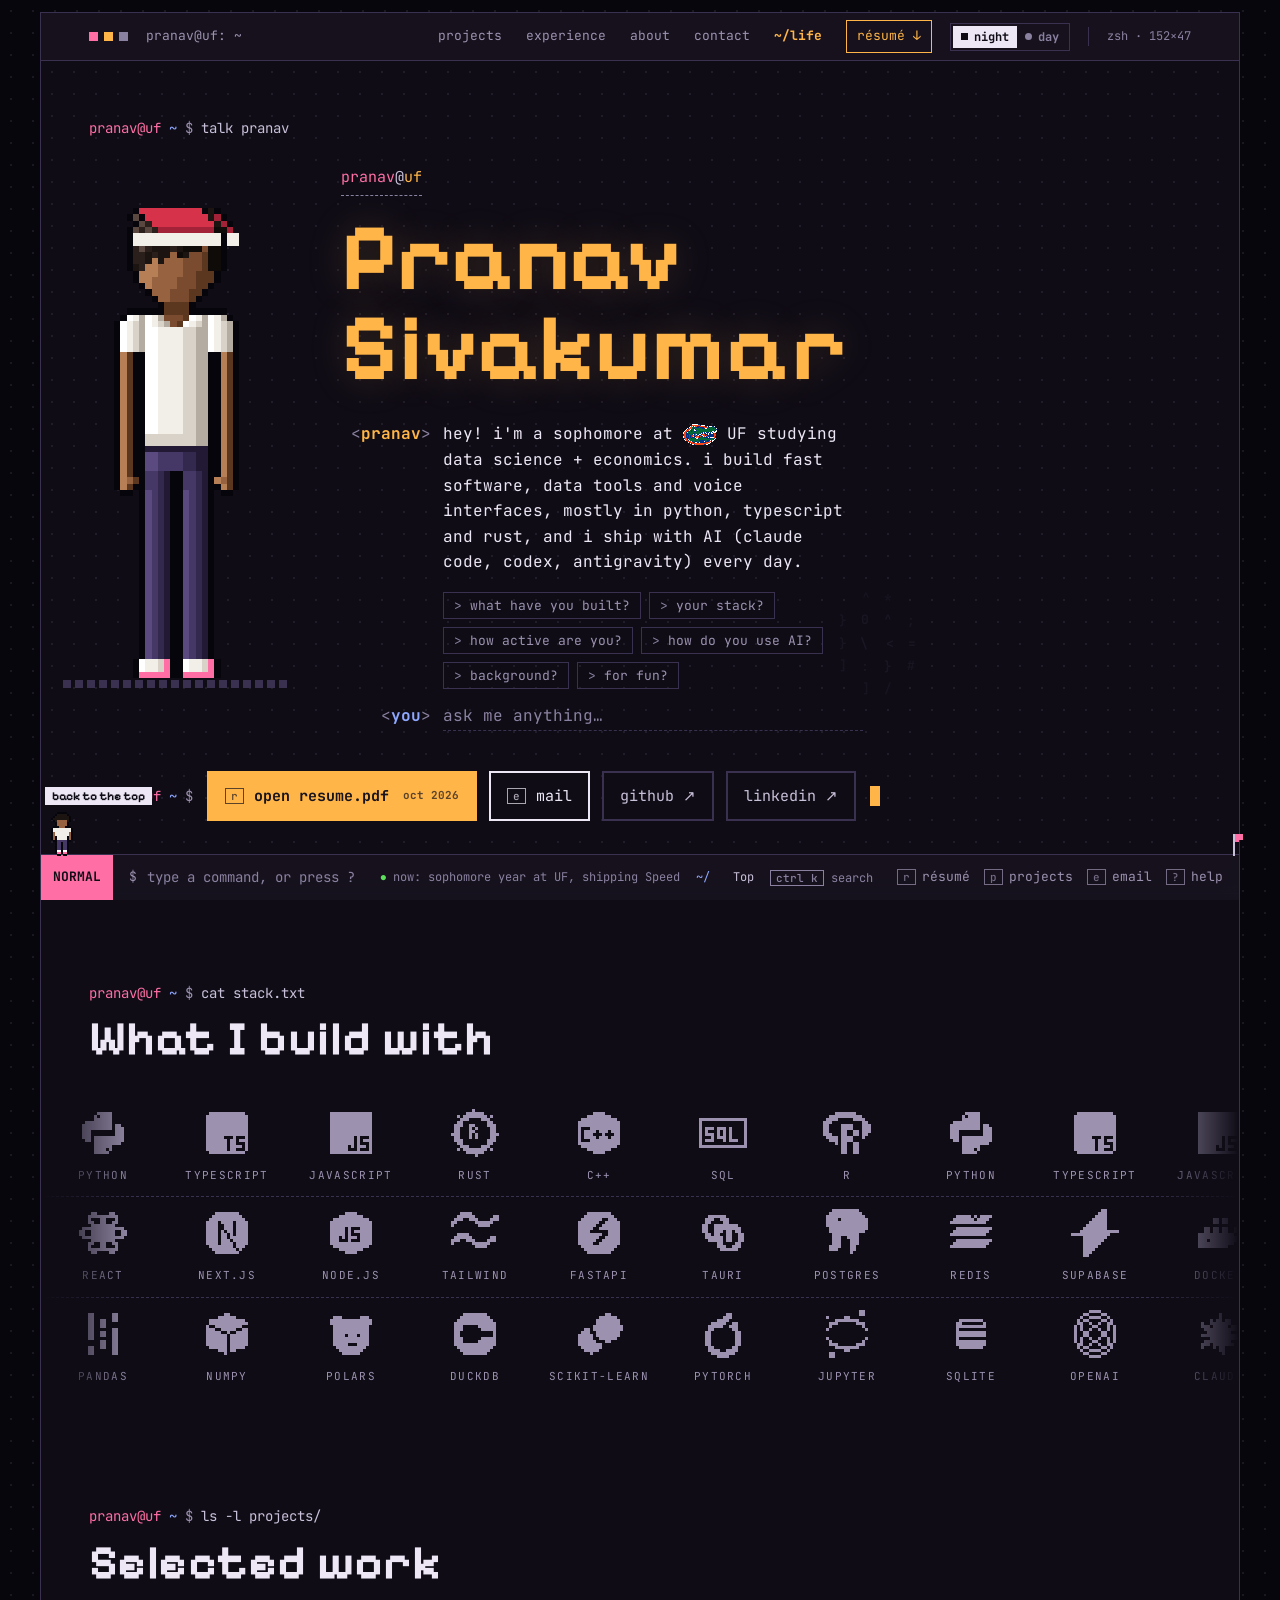
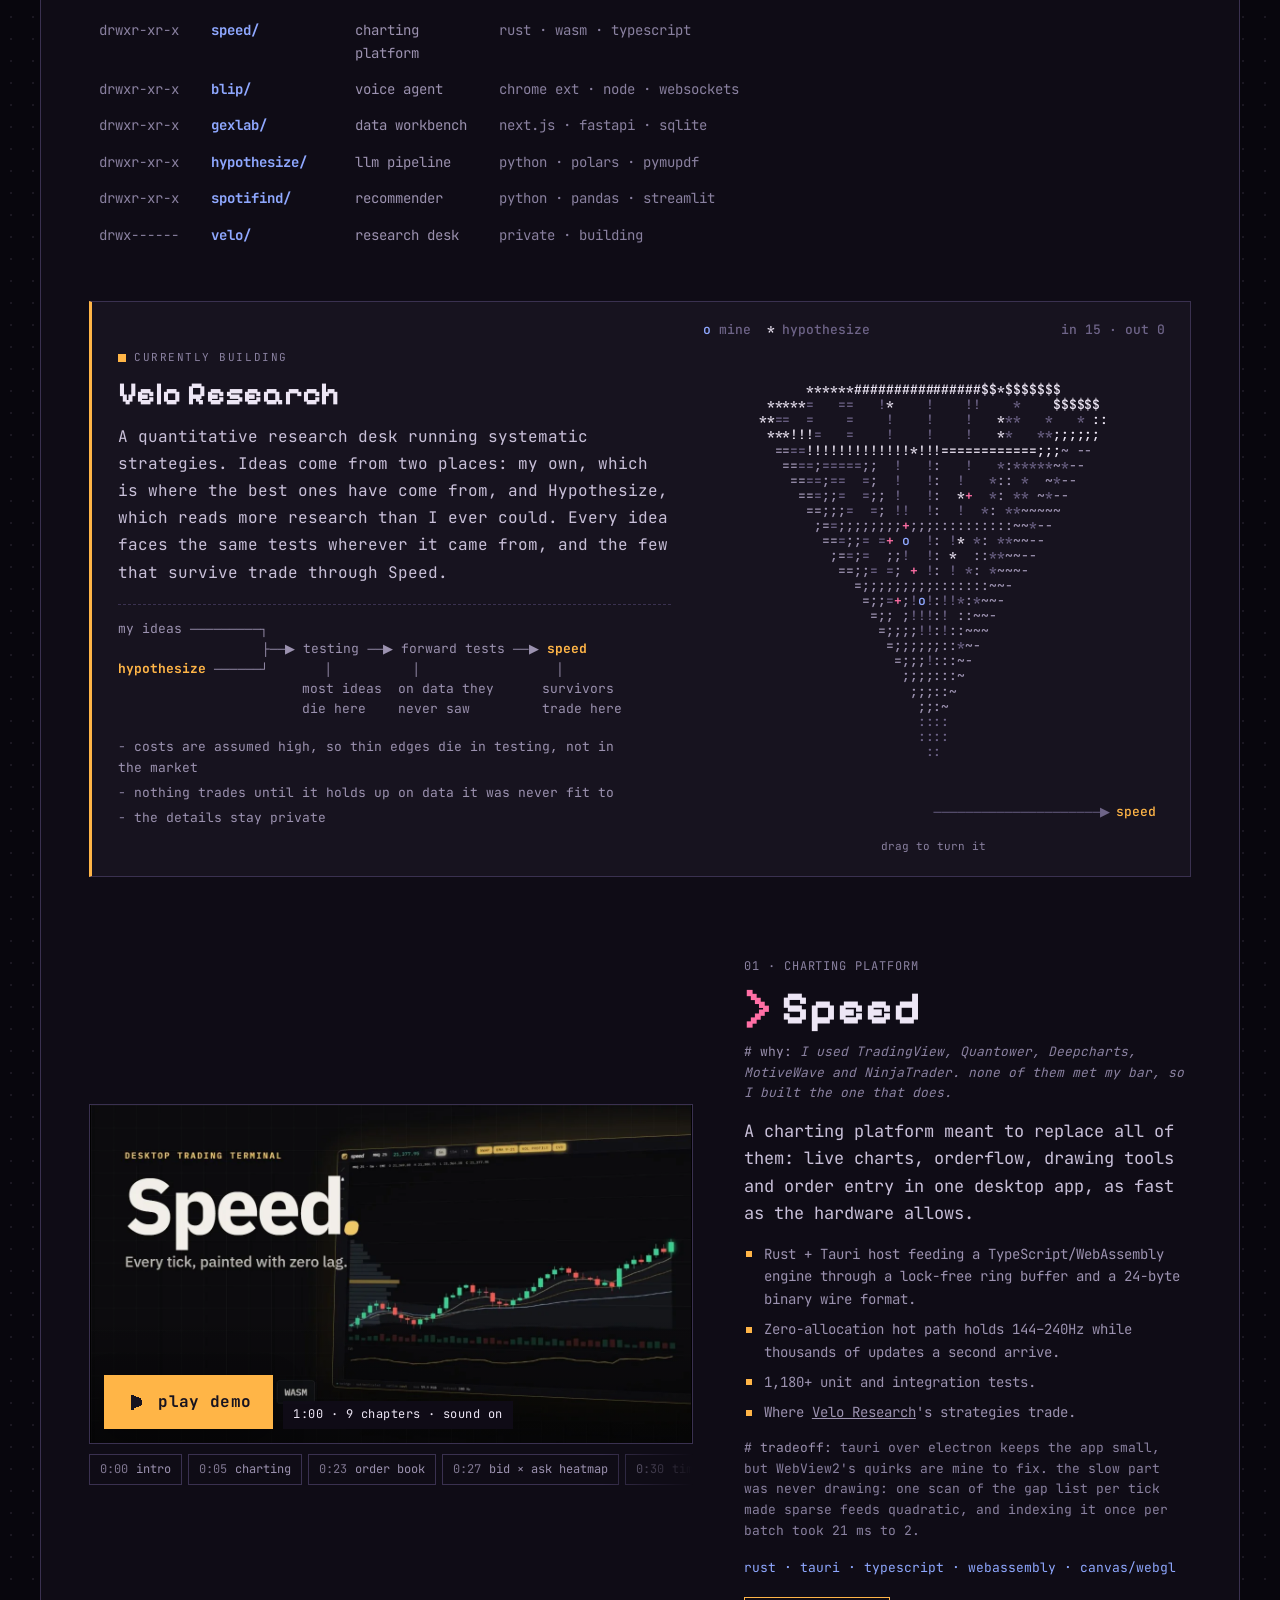
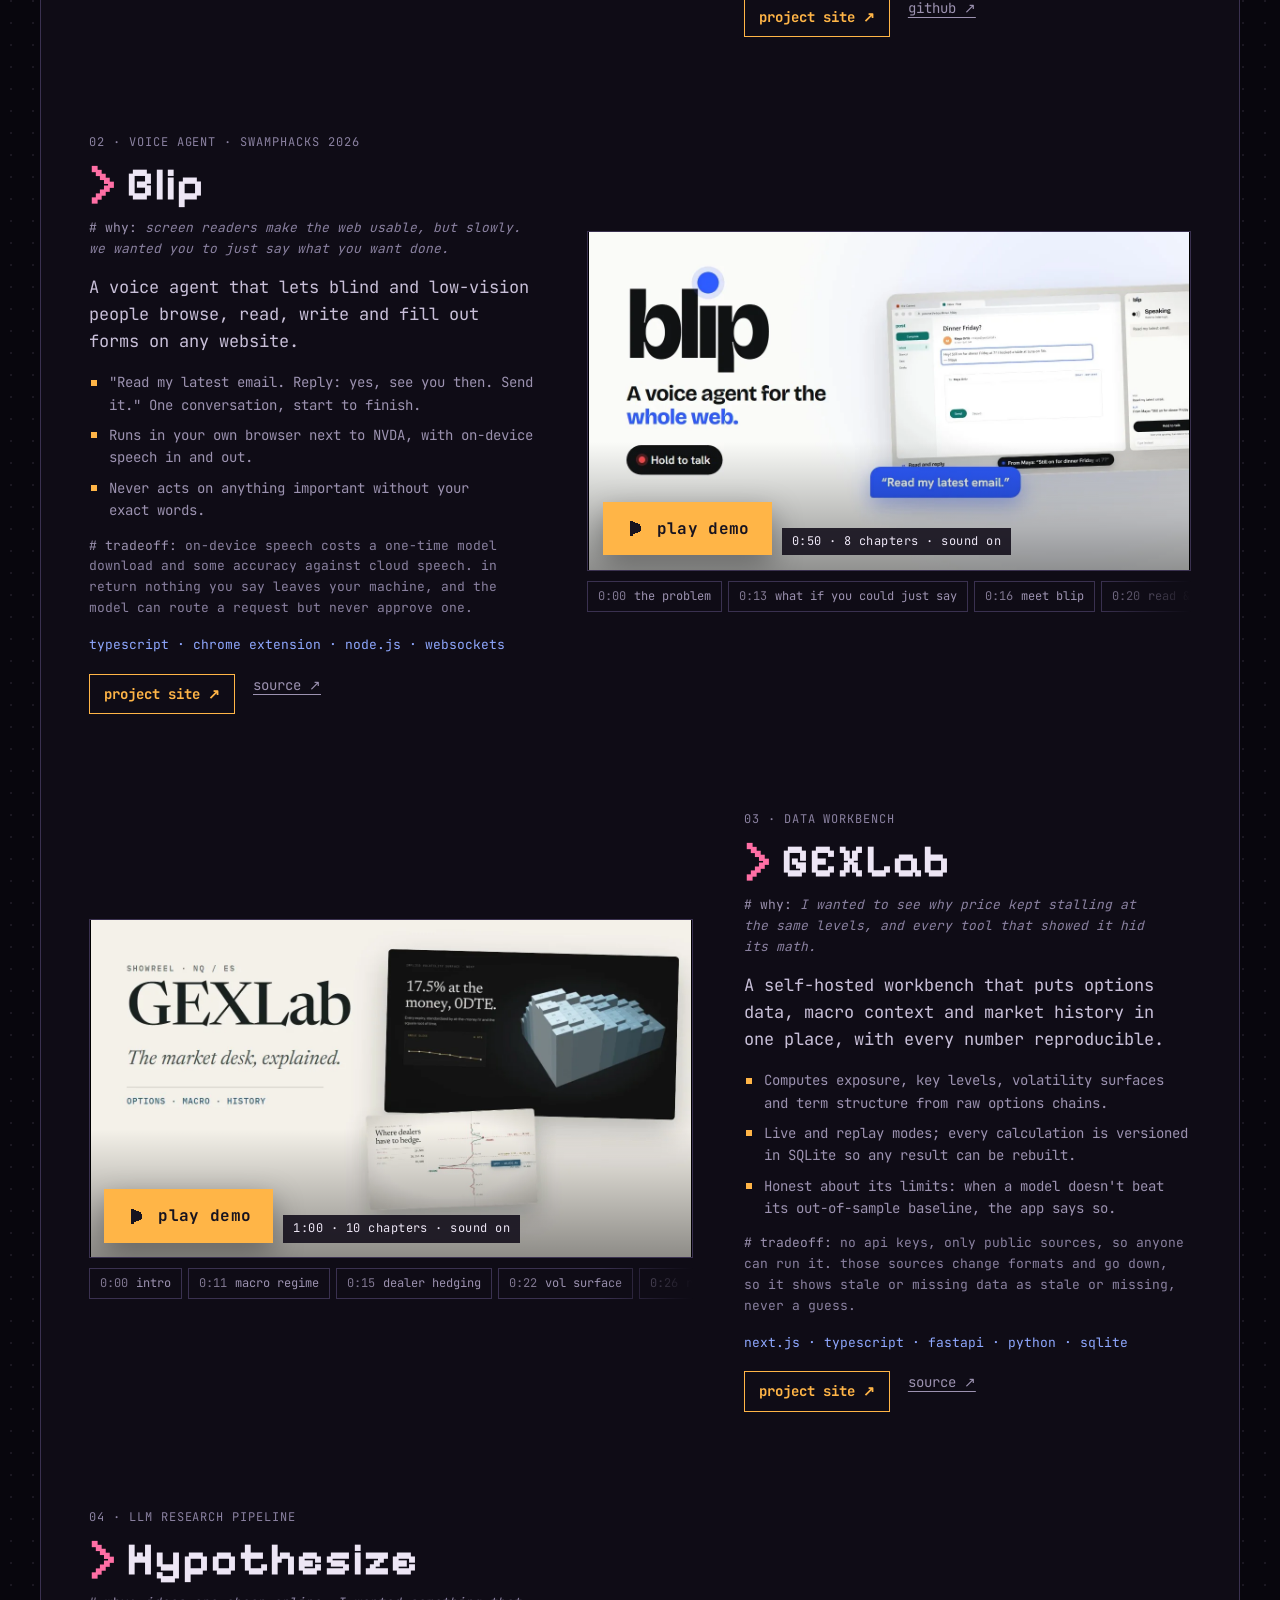
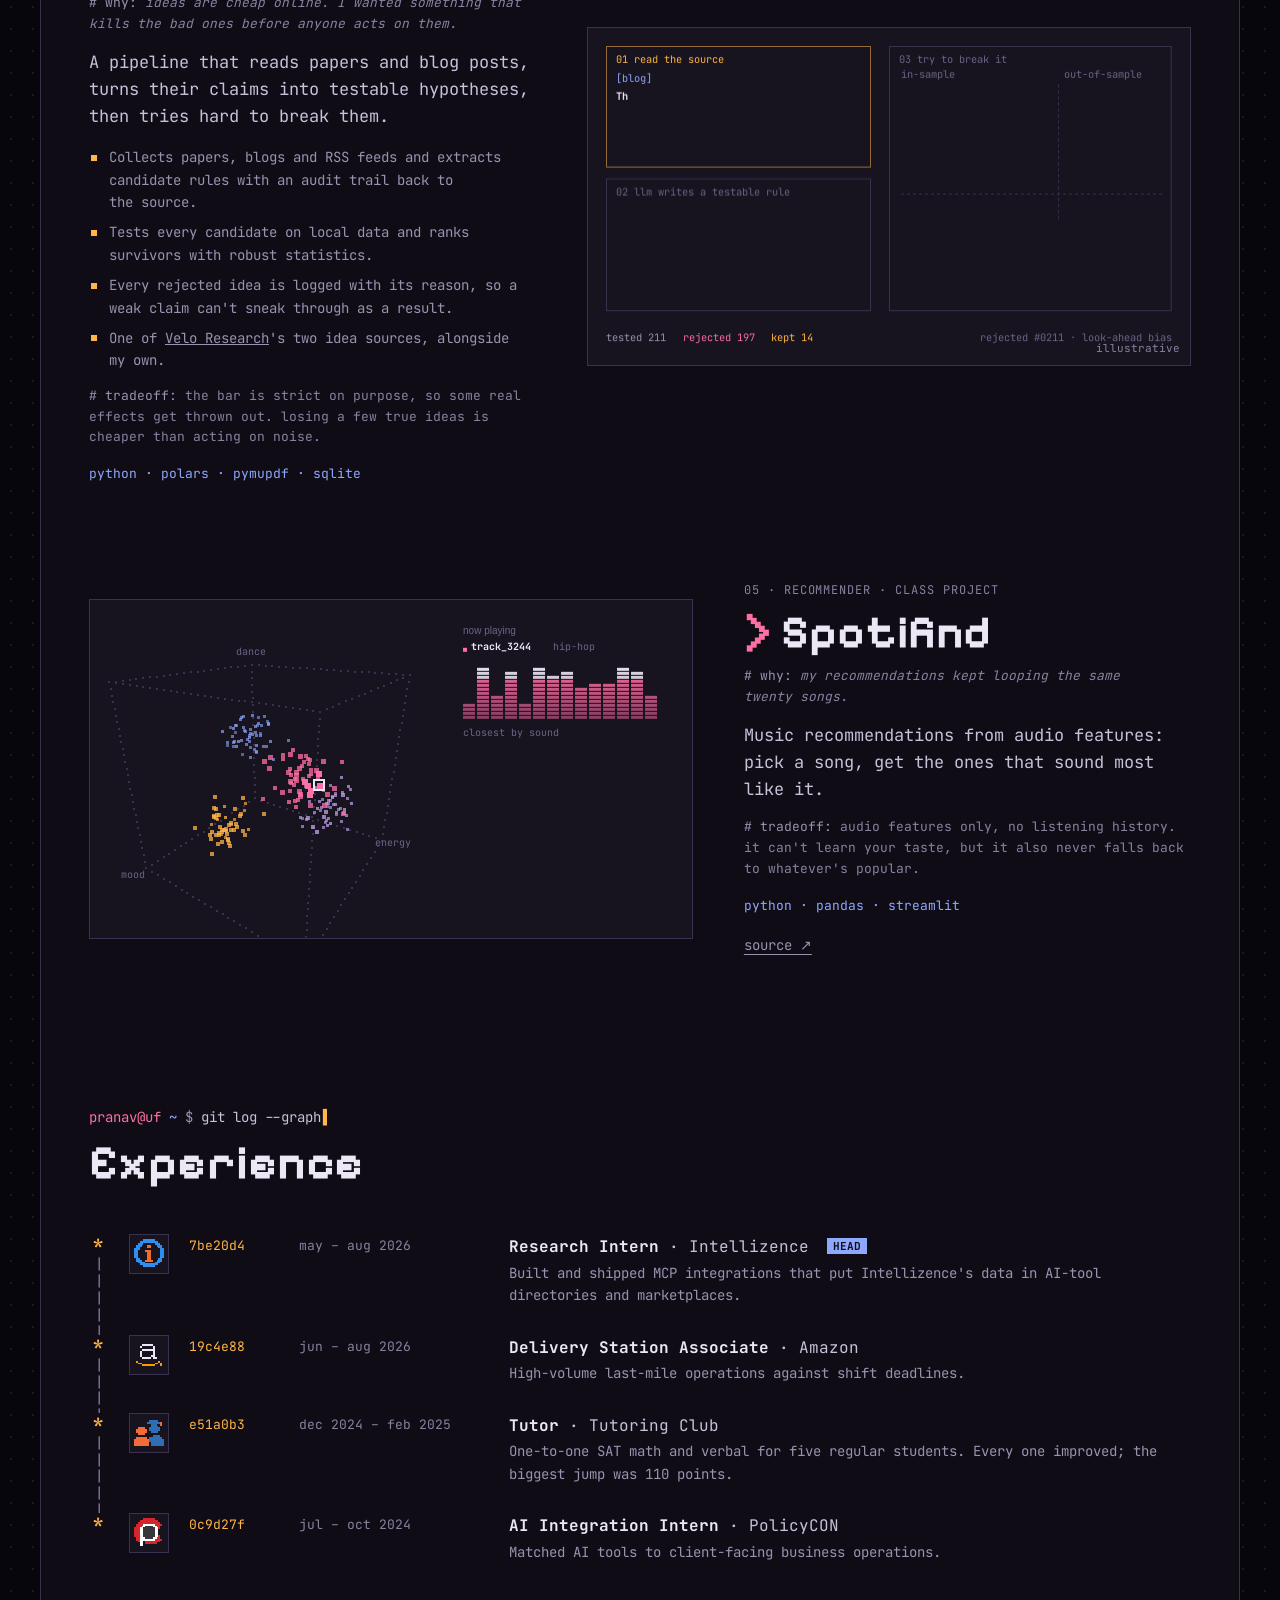
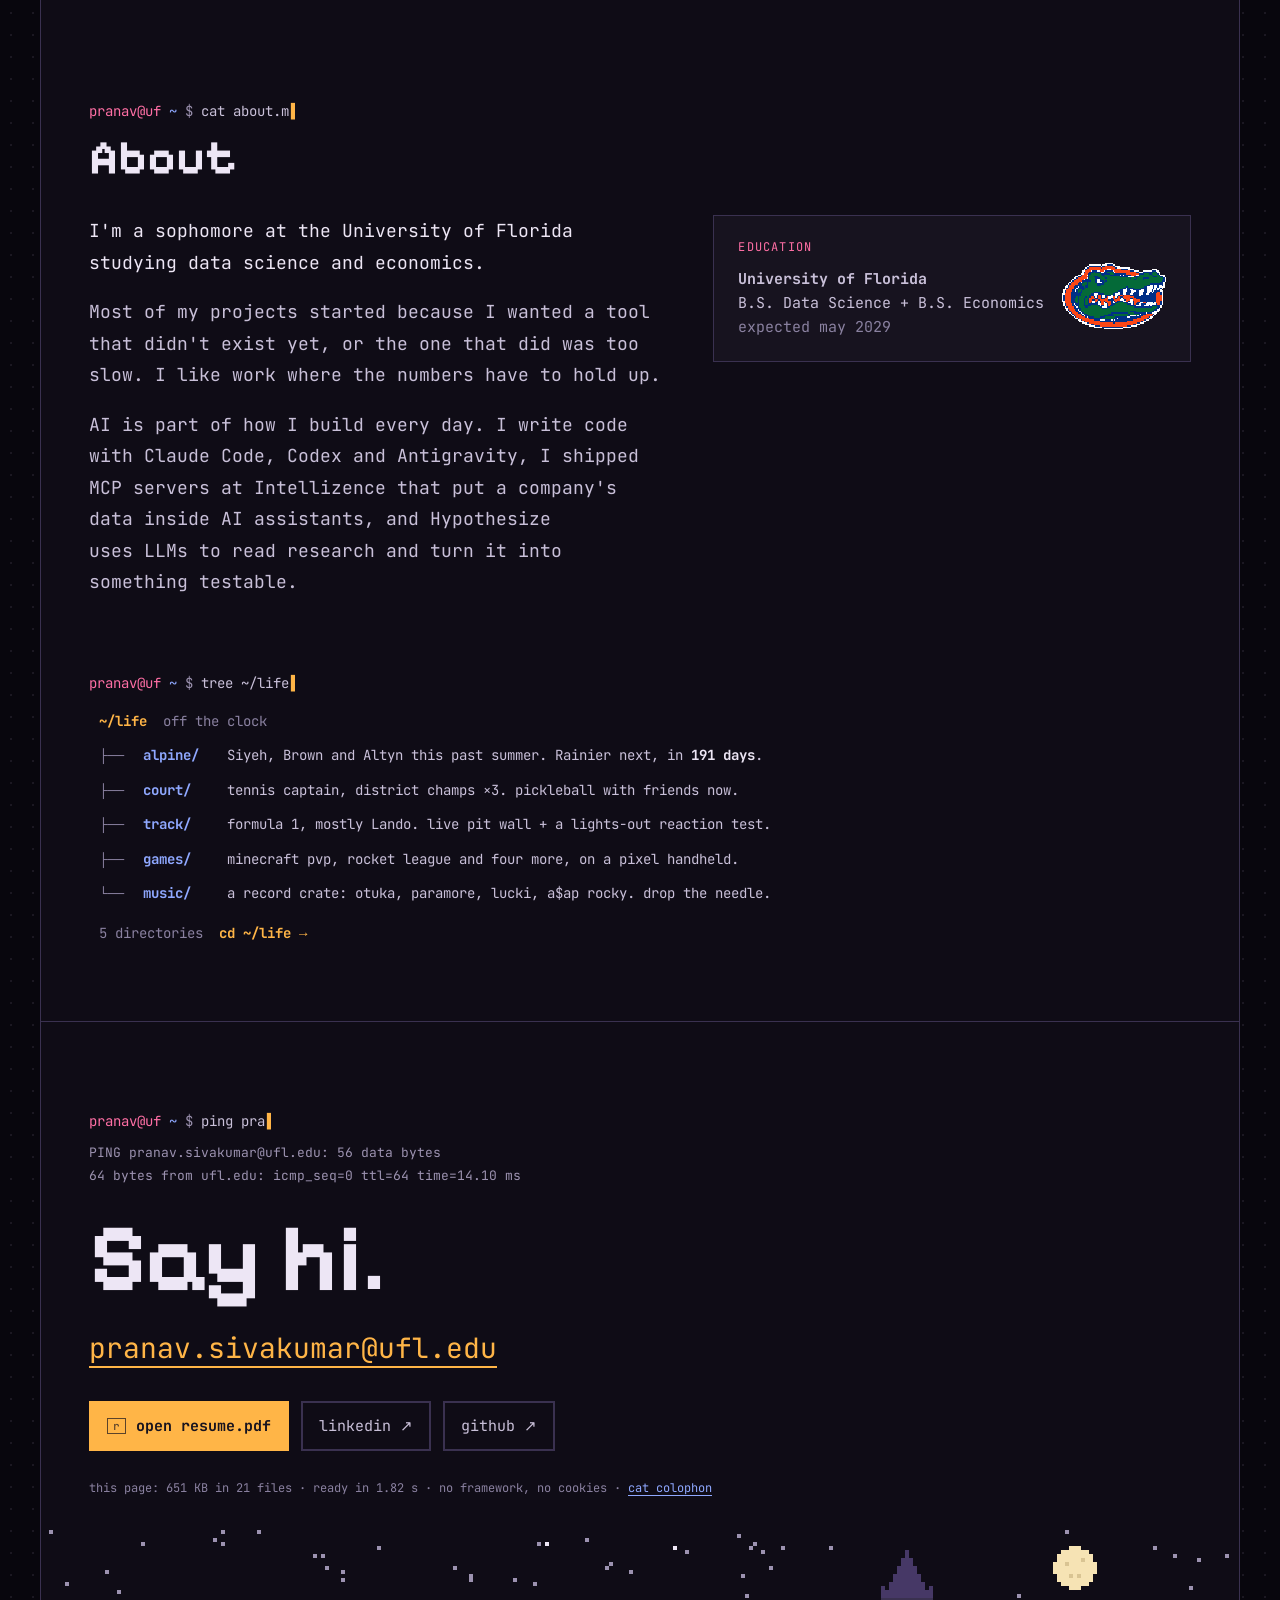
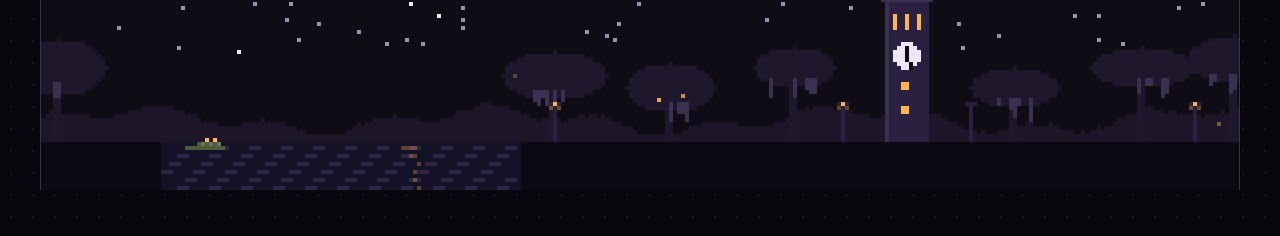
==== index.html @ 9f1b30e4 "Portfolio site: home, ~/life and project pages for Speed, Blip and GEXLab Static HTML/CSS/JS. tools/" ====
<!doctype html>
<html lang="en">
<head>
  <script>
    // pick the theme before anything paints: a saved choice wins, otherwise night
    (() => { let t = null; try { t = localStorage.getItem('theme'); } catch (e) {}
      document.documentElement.dataset.theme = t || 'dark'; })();
  </script>
  <meta charset="utf-8">
  <meta name="viewport" content="width=device-width, initial-scale=1">
  <title>Pranav Sivakumar · data science + economics @ UF</title>
  <meta name="description" content="Pranav Sivakumar, data science and economics student at the University of Florida. I build fast software, data tools and voice interfaces.">
  <meta name="theme-color" content="#0f0c16">
  <meta property="og:type" content="website">
  <meta property="og:site_name" content="pranav@uf">
  <meta property="og:title" content="Pranav Sivakumar">
  <meta property="og:description" content="Data science + economics @ UF. A charting platform, a voice assistant, research tools, and a terminal you can talk to.">
  <link rel="canonical" href="https://pranavsivakumar.pages.dev/">
  <meta property="og:url" content="https://pranavsivakumar.pages.dev/">
  <meta property="og:image" content="https://pranavsivakumar.pages.dev/assets/og.png">
  <meta property="og:image:width" content="1200">
  <meta property="og:image:height" content="630">
  <meta name="twitter:card" content="summary_large_image">
  <meta name="twitter:title" content="Pranav Sivakumar">
  <meta name="twitter:description" content="Data science + economics @ UF. A charting platform, a voice assistant, research tools, and a terminal you can talk to.">
  <meta name="twitter:image" content="https://pranavsivakumar.pages.dev/assets/og.png">
  <link rel="icon" href="assets/favicon.svg" type="image/svg+xml">
  <link rel="apple-touch-icon" href="assets/icons/apple-touch-icon.png">
  <link rel="manifest" href="site.webmanifest">
  <link rel="preload" href="assets/fonts/jetbrains-mono-latin.woff2" as="font" type="font/woff2" crossorigin>
  <link rel="stylesheet" href="css/player.css">
  <link rel="stylesheet" href="css/style.css">
  <script>/* a page-to-page wipe the browser cancels (say, on a prerendered page) is fine: navigation still happens, so don't log it as an error */
    ['pageswap', 'pagereveal'].forEach((t) => addEventListener(t, (e) => { const v = e.viewTransition; if (v) [v.ready, v.finished, v.updateCallbackDone].forEach((p) => p.catch(() => {})); }));</script>
  <script type="speculationrules">{"prerender":[{"where":{"and":[{"href_matches":"/*"},{"not":{"selector_matches":"[href^=\"#\"], [href$=\".pdf\"], [target=_blank], [download], [href^=\"mailto:\"]"}}]},"eagerness":"moderate"}]}</script>
</head>
<body>
  <a class="skip" href="#work">skip to projects</a>

  <!-- on wide screens the terminal sits on a desktop: a few icons on the left, a note on the right -->
  <nav class="desktop" aria-label="Desktop shortcuts">
    <a class="dicon" href="assets/resume.pdf" target="_blank" rel="noopener" data-icon="doc"><span>resume.pdf</span></a>
    <a class="dicon" href="#work" data-icon="folder"><span>projects/</span></a>
    <a class="dicon" href="life/" data-icon="folder"><span>life/</span></a>
    <a class="dicon" href="mailto:pranav.sivakumar@ufl.edu" data-link="email" data-icon="mail"><span>mail</span></a>
    <a class="dicon" href="https://github.com/swilled" target="_blank" rel="noopener" data-link="github" data-icon="github"><span>github</span></a>
    <a class="dicon" href="https://www.linkedin.com/in/pranavsivakumar" target="_blank" rel="noopener" data-link="linkedin" data-icon="linkedin"><span>linkedin</span></a>
    <button class="dicon trash" type="button" data-icon="trash" id="trash"><span>trash</span></button>
  </nav>
  <aside class="note" aria-label="todo.txt">
    <p class="note-title">todo.txt</p>
    <ul>
      <li class="done">build this site</li>
      <li>summit mt rainier</li>
      <li>beat pranav at pickleball <span>(type pickleball)</span></li>
      <li>find the konami code</li>
    </ul>
  </aside>

  <div class="window">
  <header class="titlebar">
    <span class="dots" aria-hidden="true"><i></i><i></i><i></i></span>
    <a class="host" href="#top">pranav@uf: ~</a>
    <nav aria-label="Sections">
      <a href="#work">projects</a>
      <a href="#experience">experience</a>
      <a href="#about">about</a>
      <a href="#contact">contact</a>
      <a class="nav-life" href="life/">~/life</a>
      <a class="nav-resume" href="assets/resume.pdf" target="_blank" rel="noopener">résumé ↓</a>
    </nav>
    <button class="theme" id="theme" type="button" aria-label="Switch between night (terminal) and day (printout)"><span class="night"><i></i><b>night</b></span><span class="day"><i></i><b>day</b></span></button>
    <span class="tty" id="tty" aria-hidden="true">zsh · 120×40</span>
  </header>

  <main>
    <section class="hero" id="top" aria-labelledby="name">
      <canvas class="hero-bg" id="hero-bg" aria-hidden="true"></canvas>
      <div class="wrap hero-inner">
        <p class="cmd"><span class="ps">pranav@uf</span> <span class="cwd">~</span> <span class="dollar">$</span> <span class="typed" data-type>talk pranav</span></p>
        <div class="fetch">
          <div class="hero-avatar">
            <span class="bubble" id="bubble" aria-hidden="true">hey, i'm pranav!</span>
            <div class="rig" id="rig"><svg id="avatar" class="avatar" role="img" aria-label="Pixel-art Pranav. Click him, or pick him up." shape-rendering="crispEdges" tabindex="0"></svg></div>
            <span class="ground" aria-hidden="true"></span>
          </div>
          <div class="fetch-info">
            <p class="userhost"><span class="ps">pranav</span>@<span class="amber">uf</span></p>
            <h1 id="name" class="name" aria-label="Pranav Sivakumar"><span data-scramble aria-hidden="true">Pranav</span> <span data-scramble aria-hidden="true">Sivakumar</span></h1>
            <div class="chat" id="chat">
              <ol class="chat-log" id="chat-log" aria-live="polite" aria-label="Conversation" tabindex="0">
                <li class="me"><span class="nick">pranav</span><span class="msg">hey! i'm a sophomore at <span class="uf" data-uf></span>UF studying data science + economics. i build fast software, data tools and voice interfaces, mostly in python, typescript and rust, and i ship with AI (claude code, codex, antigravity) every day.</span></li>
              </ol>
              <div class="chat-att" id="chat-att" aria-live="polite"></div>
              <div class="chat-asks" id="chat-asks" role="group" aria-label="Ask Pranav something">
                <button type="button" data-ask="built">what have you built?</button>
                <button type="button" data-ask="stack">your stack?</button>
                <button type="button" data-ask="commits">how active are you?</button>
                <button type="button" data-ask="ai">how do you use AI?</button>
                <button type="button" data-ask="background">background?</button>
                <button type="button" data-ask="fun">for fun?</button>
              </div>
              <form class="chat-input" id="chat-form" autocomplete="off">
                <label class="nick you" for="chat-q">you</label>
                <input id="chat-q" type="text" maxlength="120" spellcheck="false" placeholder="ask me anything…">
              </form>
            </div>
          </div>
        </div>
        <div class="run">
          <span class="cmd inline" aria-hidden="true"><span class="ps">pranav@uf</span> <span class="cwd">~</span> <span class="dollar">$</span></span>
          <div class="actions">
            <a class="btn primary" href="assets/resume.pdf" target="_blank" rel="noopener" title="updated oct 2026"><kbd>r</kbd> open resume.pdf <small class="upd">oct 2026</small></a>
            <a class="btn" data-link="email" href="mailto:pranav.sivakumar@ufl.edu"><kbd>e</kbd> mail</a>
            <a class="btn ghost" data-link="github" href="https://github.com/swilled" target="_blank" rel="noopener">github ↗</a>
            <a class="btn ghost" data-link="linkedin" href="https://www.linkedin.com/in/pranavsivakumar" target="_blank" rel="noopener">linkedin ↗</a>
          </div>
          <span class="caret" aria-hidden="true"></span>
        </div>
      </div>
    </section>

    <section class="stack" id="stack" aria-labelledby="stack-h">
      <div class="wrap">
        <p class="cmd reveal"><span class="ps">pranav@uf</span> <span class="cwd">~</span> <span class="dollar">$</span> <span class="typed" data-type>cat stack.txt</span></p>
        <h2 id="stack-h" class="section-title reveal">What I build with</h2>
      </div>
      <div class="marquee" data-icons="python typescript javascript rust cpp sql r" aria-label="Languages"></div>
      <div class="marquee reverse" data-icons="react nextjs nodejs tailwind fastapi tauri postgres redis supabase docker aws vercel git github" aria-label="Web, backend and infrastructure"></div>
      <div class="marquee" data-icons="pandas numpy polars duckdb scikit pytorch jupyter sqlite openai claude huggingface" aria-label="Data and AI"></div>
    </section>

    <section class="work wrap" id="work" aria-labelledby="work-h">
      <p class="cmd reveal"><span class="ps">pranav@uf</span> <span class="cwd">~</span> <span class="dollar">$</span> <span class="typed" data-type>ls -l projects/</span></p>
      <h2 id="work-h" class="section-title reveal">Selected work</h2>
      <ul class="ls reveal" aria-label="Project index">
        <li><a href="#speed"><span class="perm">drwxr-xr-x</span><span class="fn">speed/</span><span class="ty">charting platform</span><span class="st">rust · wasm · typescript</span></a></li>
        <li><a href="#blip"><span class="perm">drwxr-xr-x</span><span class="fn">blip/</span><span class="ty">voice agent</span><span class="st">chrome ext · node · websockets</span></a></li>
        <li><a href="#gexlab"><span class="perm">drwxr-xr-x</span><span class="fn">gexlab/</span><span class="ty">data workbench</span><span class="st">next.js · fastapi · sqlite</span></a></li>
        <li><a href="#hypothesize"><span class="perm">drwxr-xr-x</span><span class="fn">hypothesize/</span><span class="ty">llm pipeline</span><span class="st">python · polars · pymupdf</span></a></li>
        <li><a href="#spotifind"><span class="perm">drwxr-xr-x</span><span class="fn">spotifind/</span><span class="ty">recommender</span><span class="st">python · pandas · streamlit</span></a></li>
        <li><a href="#velo"><span class="perm">drwx------</span><span class="fn">velo/</span><span class="ty">research desk</span><span class="st">private · building</span></a></li>
      </ul>

      <section class="building reveal" id="velo" aria-labelledby="velo-h">
        <div class="b-grid">
          <div class="b-text">
          <p class="b-head"><span class="b-dot" aria-hidden="true"></span>currently building</p>
          <h3 id="velo-h">Velo Research</h3>
          <p class="b-lead">A quantitative research desk running systematic strategies. Ideas come from two places: my own, which is where the best ones have come from, and Hypothesize, which reads more research than I ever could. Every idea faces the same tests wherever it came from, and the few that survive trade through Speed.</p>
          <p class="visually-hidden">Pipeline: ideas come from me and from Hypothesize; every one goes through the same testing, where most die; survivors are forward tested on data they never saw, then trade through Speed.</p><pre class="b-flow" aria-hidden="true">my ideas ─────────┐
                  ├──▶ testing ──▶ forward tests ──▶ <a tabindex="-1" href="#speed">speed</a>
<a tabindex="-1" href="#hypothesize">hypothesize</a> ──────┘       │          │                 │
                       most ideas  on data they      survivors
                       die here    never saw         trade here</pre>
          <ul class="b-rules">
            <li>costs are assumed high, so thin edges die in testing, not in the market</li>
            <li>nothing trades until it holds up on data it was never fit to</li>
            <li>the details stay private</li>
          </ul>
          </div>
          <figure class="b-art">
            <canvas id="velo-funnel" role="img" aria-label="A turning 3D funnel drawn in ASCII: ideas from two sources, mine and Hypothesize's, pour in at the top; most die on the way down, and the rare survivor runs out the bottom to Speed."></canvas>
            <figcaption>drag to turn it</figcaption>
          </figure>
        </div>
      </section>

      <article class="project reveal" id="speed">
        <div class="media">
          <figure class="player" id="speed-video" data-title="Speed demo"
                  data-chapters='[[0,"intro"],[5,"charting"],[23,"order book"],[27,"bid × ask heatmap"],[30,"time &amp; sales"],[34,"volume profile"],[38,"strategy replay"],[46,"multi-chart"],[56,"outro"]]'
                  data-thumbs="speed/media/speed-thumbs.webp" data-thumb-cols="10" data-duration="60"
                  data-next-label="Blip" data-next-href="#blip">
            <video src="speed/media/speed-demo.mp4" poster="speed/media/speed-poster.webp" preload="none" controls playsinline></video>
          </figure>
          <div class="player-chapters" data-for="speed-video"></div>
        </div>
        <div class="info">
          <p class="kicker">01 · charting platform</p>
          <h3>Speed</h3>
          <p class="why-line">I used TradingView, Quantower, Deepcharts, MotiveWave and NinjaTrader. none of them met my bar, so I built the one that does.</p>
          <p class="tagline">A charting platform meant to replace all of them: live charts, orderflow, drawing tools and order entry in one desktop app, as fast as the hardware allows.</p>
          <ul class="points">
            <li>Rust + Tauri host feeding a TypeScript/WebAssembly engine through a lock-free ring buffer and a 24-byte binary wire format.</li>
            <li>Zero-allocation hot path holds 144–240Hz while thousands of updates a second arrive.</li>
            <li>1,180+ unit and integration tests.</li>
            <li>Where <a href="#velo">Velo Research</a>'s strategies trade.</li>
          </ul>
          <p class="tradeoff">tauri over electron keeps the app small, but WebView2's quirks are mine to fix. the slow part was never drawing: one scan of the gap list per tick made sparse feeds quadratic, and indexing it once per batch took 21 ms to 2.</p>
          <p class="stackline">rust · tauri · typescript · webassembly · canvas/webgl</p>
          <p class="links"><a class="go" href="speed/">project site ↗</a><a href="https://github.com/swilled/speed-web" target="_blank" rel="noopener" title="the source is private; this repo has the demo and commit activity">github ↗</a></p>
        </div>
      </article>

      <article class="project flip reveal" id="blip">
        <div class="media">
          <figure class="player" id="blip-video" data-title="Blip demo"
                  data-chapters='[[0,"the problem"],[13,"what if you could just say"],[16,"meet blip"],[20,"read &amp; reply"],[36,"ask about any page"],[38,"fill any form"],[42,"make it yours"],[46,"outro"]]'
                  data-thumbs="blip/media/blip-thumbs.webp" data-thumb-cols="10" data-duration="50"
                  data-next-label="GEXLab" data-next-href="#gexlab">
            <video src="blip/media/blip-demo.mp4" poster="blip/media/blip-poster.webp" preload="none" controls playsinline></video>
          </figure>
          <div class="player-chapters" data-for="blip-video"></div>
        </div>
        <div class="info">
          <p class="kicker">02 · voice agent · SwampHacks 2026</p>
          <h3>Blip</h3>
          <p class="why-line">screen readers make the web usable, but slowly. we wanted you to just say what you want done.</p>
          <p class="tagline">A voice agent that lets blind and low-vision people browse, read, write and fill out forms on any website.</p>
          <ul class="points">
            <li>"Read my latest email. Reply: yes, see you then. Send it." One conversation, start to finish.</li>
            <li>Runs in your own browser next to NVDA, with on-device speech in and out.</li>
            <li>Never acts on anything important without your exact words.</li>
          </ul>
          <p class="tradeoff">on-device speech costs a one-time model download and some accuracy against cloud speech. in return nothing you say leaves your machine, and the model can route a request but never approve one.</p>
          <p class="stackline">typescript · chrome extension · node.js · websockets</p>
          <p class="links"><a class="go" href="blip/">project site ↗</a><a href="https://github.com/swilled/blip" target="_blank" rel="noopener">source ↗</a></p>
        </div>
      </article>

      <article class="project reveal" id="gexlab">
        <div class="media">
          <figure class="player" id="gexlab-video" data-title="GEXLab showreel"
                  data-chapters='[[0,"intro"],[11,"macro regime"],[15,"dealer hedging"],[22,"vol surface"],[26,"range day"],[30,"positioning"],[34,"events"],[38,"cross-asset"],[43,"equity desk"],[50,"montage"]]'
                  data-thumbs="gexlab/media/gexlab-thumbs.webp" data-thumb-cols="10" data-duration="60"
                  data-next-label="Hypothesize" data-next-href="#hypothesize">
            <video src="gexlab/media/gexlab-demo.mp4" poster="gexlab/media/gexlab-poster.webp" preload="none" controls playsinline></video>
          </figure>
          <div class="player-chapters" data-for="gexlab-video"></div>
        </div>
        <div class="info">
          <p class="kicker">03 · data workbench</p>
          <h3>GEXLab</h3>
          <p class="why-line">I wanted to see why price kept stalling at the same levels, and every tool that showed it hid its math.</p>
          <p class="tagline">A self-hosted workbench that puts options data, macro context and market history in one place, with every number reproducible.</p>
          <ul class="points">
            <li>Computes exposure, key levels, volatility surfaces and term structure from raw options chains.</li>
            <li>Live and replay modes; every calculation is versioned in SQLite so any result can be rebuilt.</li>
            <li>Honest about its limits: when a model doesn't beat its out-of-sample baseline, the app says so.</li>
          </ul>
          <p class="tradeoff">no api keys, only public sources, so anyone can run it. those sources change formats and go down, so it shows stale or missing data as stale or missing, never a guess.</p>
          <p class="stackline">next.js · typescript · fastapi · python · sqlite</p>
          <p class="links"><a class="go" href="gexlab/">project site ↗</a><a href="https://github.com/swilled/gexlab" target="_blank" rel="noopener">source ↗</a></p>
        </div>
      </article>

      <article class="project flip reveal" id="hypothesize">
        <div class="media">
          <div class="viz" role="img" aria-label="Animation: papers, blogs and feeds flow into a funnel, become testable rules, get tested; most are rejected and logged with a reason, a few survive.">
            <canvas id="viz-hypothesize"></canvas>
            <span class="viz-tag">illustrative</span>
          </div>
        </div>
        <div class="info">
          <p class="kicker">04 · llm research pipeline</p>
          <h3>Hypothesize</h3>
          <p class="why-line">ideas are cheap online. I wanted something that kills the bad ones before anyone acts on them.</p>
          <p class="tagline">A pipeline that reads papers and blog posts, turns their claims into testable hypotheses, then tries hard to break them.</p>
          <ul class="points">
            <li>Collects papers, blogs and RSS feeds and extracts candidate rules with an audit trail back to the source.</li>
            <li>Tests every candidate on local data and ranks survivors with robust statistics.</li>
            <li>Every rejected idea is logged with its reason, so a weak claim can't sneak through as a result.</li>
            <li>One of <a href="#velo">Velo Research</a>'s two idea sources, alongside my own.</li>
          </ul>
          <p class="tradeoff">the bar is strict on purpose, so some real effects get thrown out. losing a few true ideas is cheaper than acting on noise.</p>
          <p class="stackline">python · polars · pymupdf · sqlite</p>
        </div>
      </article>

      <article class="project reveal" id="spotifind">
        <div class="media">
          <div class="viz" role="img" aria-label="Animation: a map of songs as pixels; one track links to its five most similar songs, with feature bars.">
            <canvas id="viz-spotifind"></canvas>
          </div>
        </div>
        <div class="info">
          <p class="kicker">05 · recommender · class project</p>
          <h3>Spotifind</h3>
          <p class="why-line">my recommendations kept looping the same twenty songs.</p>
          <p class="tagline">Music recommendations from audio features: pick a song, get the ones that sound most like it.</p>
          <p class="tradeoff">audio features only, no listening history. it can't learn your taste, but it also never falls back to whatever's popular.</p>
          <p class="stackline">python · pandas · streamlit</p>
          <p class="links"><a href="https://github.com/swilled/spotifind" target="_blank" rel="noopener">source ↗</a></p>
        </div>
      </article>
    </section>

    <section class="wrap" id="experience" aria-labelledby="exp-h">
      <p class="cmd reveal"><span class="ps">pranav@uf</span> <span class="cwd">~</span> <span class="dollar">$</span> <span class="typed" data-type>git log --graph --oneline career</span></p>
      <h2 id="exp-h" class="section-title reveal">Experience</h2>
      <ol class="log">
        <li class="reveal"><span class="co" data-logo="intellizence" aria-hidden="true"></span><span class="hash">7be20d4</span><span class="when">may – aug 2026</span><span class="what"><b>Research Intern</b> · Intellizence <span class="head">HEAD</span></span><span class="why">Built and shipped MCP integrations that put Intellizence's data in AI-tool directories and marketplaces.</span></li>
        <li class="reveal"><span class="co" data-logo="amazon" aria-hidden="true"></span><span class="hash">19c4e88</span><span class="when">jun – aug 2026</span><span class="what"><b>Delivery Station Associate</b> · Amazon</span><span class="why">High-volume last-mile operations against shift deadlines.</span></li>
        <li class="reveal"><span class="co" data-logo="tutoringclub" aria-hidden="true"></span><span class="hash">e51a0b3</span><span class="when">dec 2024 – feb 2025</span><span class="what"><b>Tutor</b> · Tutoring Club</span><span class="why">One-to-one SAT math and verbal for five regular students. Every one improved; the biggest jump was 110 points.</span></li>
        <li class="reveal"><span class="co" data-logo="policycon" aria-hidden="true"></span><span class="hash">0c9d27f</span><span class="when">jul – oct 2024</span><span class="what"><b>AI Integration Intern</b> · PolicyCON</span><span class="why">Matched AI tools to client-facing business operations.</span></li>
      </ol>
    </section>

    <section class="wrap" id="about" aria-labelledby="about-h">
      <p class="cmd reveal"><span class="ps">pranav@uf</span> <span class="cwd">~</span> <span class="dollar">$</span> <span class="typed" data-type>cat about.md</span></p>
      <h2 id="about-h" class="section-title reveal">About</h2>
      <div class="about-grid">
        <div class="about-text reveal">
          <p>I'm a sophomore at the University of Florida studying data science and economics.</p>
          <p>Most of my projects started because I wanted a tool that didn't exist yet, or the one that did was too slow. I like work where the numbers have to hold up.</p>
          <p>AI is part of how I build every day. I write code with Claude Code, Codex and Antigravity, I shipped MCP servers at Intellizence that put a company's data inside AI assistants, and Hypothesize uses LLMs to read research and turn it into something testable.</p>
        </div>
        <div class="about-side">
          <div class="card reveal">
            <p class="label">education</p>
            <span class="uf-big" data-uf aria-hidden="true"></span>
            <p><b>University of Florida</b><br>B.S. Data Science + B.S. Economics<br><span class="dim">expected may 2029</span></p>
          </div>
        </div>
      </div>

      <div class="life-tree">
        <p class="cmd reveal"><span class="ps">pranav@uf</span> <span class="cwd">~</span> <span class="dollar">$</span> <span class="typed" data-type>tree ~/life -L 1</span></p>
        <ul class="tree reveal" aria-label="What I do off the clock">
          <li class="root"><a href="life/">~/life</a><span class="dim">off the clock</span></li>
          <li><span class="br" aria-hidden="true">├──</span><a href="life/#alpine">alpine/</a><span>Siyeh, Brown and Altyn this past summer. Rainier next, in <b data-rainier>a few months</b>.</span></li>
          <li><span class="br" aria-hidden="true">├──</span><a href="life/#court">court/</a><span>tennis captain, district champs ×3. pickleball with friends now.</span></li>
          <li><span class="br" aria-hidden="true">├──</span><a href="life/#track">track/</a><span>formula 1, mostly Lando. live pit wall + a lights-out reaction test.</span></li>
          <li><span class="br" aria-hidden="true">├──</span><a href="life/#games">games/</a><span>minecraft pvp, rocket league and four more, on a pixel handheld.</span></li>
          <li><span class="br" aria-hidden="true">└──</span><a href="life/#music">music/</a><span>a record crate: otuka, paramore, lucki, a$ap rocky. drop the needle.</span></li>
          <li class="sum"><span class="dim">5 directories</span><a class="go" href="life/">cd ~/life →</a></li>
        </ul>
      </div>
    </section>

    <section class="contact" id="contact" aria-labelledby="contact-h">
      <canvas class="campus" id="campus" role="img" aria-label="Pixel art of the University of Florida at night: Century Tower, oak trees and Lake Alice."></canvas>
      <div class="wrap">
        <p class="cmd reveal"><span class="ps">pranav@uf</span> <span class="cwd">~</span> <span class="dollar">$</span> <span class="typed" data-type>ping pranav</span></p>
        <pre class="ping reveal" aria-hidden="true">PING pranav.sivakumar@ufl.edu: 56 data bytes
64 bytes from ufl.edu: icmp_seq=0 ttl=64 time=<span data-ttfb>0.42</span> ms</pre>
        <h2 id="contact-h" class="contact-title reveal">Say hi.</h2>
        <a class="contact-mail reveal" data-link="email" href="mailto:pranav.sivakumar@ufl.edu">pranav.sivakumar@ufl.edu</a>
        <div class="actions reveal">
          <a class="btn primary" href="assets/resume.pdf" target="_blank" rel="noopener"><kbd>r</kbd> open resume.pdf</a>
          <a class="btn ghost" data-link="linkedin" href="https://www.linkedin.com/in/pranavsivakumar" target="_blank" rel="noopener">linkedin ↗</a>
          <a class="btn ghost" data-link="github" href="https://github.com/swilled" target="_blank" rel="noopener">github ↗</a>
        </div>
        <p class="colophon reveal"><span class="dim">this page:</span> <span data-weight>measuring…</span><span class="dim"> · no framework, no cookies ·</span> <button type="button" data-cmd="colophon">cat colophon</button></p>
      </div>
    </section>
  </main>
  </div>

  <footer class="statusbar">
    <span class="mode" id="mode">NORMAL</span>
    <form class="prompt" id="prompt" autocomplete="off">
      <label for="cmd" class="visually-hidden">Type a command</label>
      <span class="dollar" aria-hidden="true">$</span>
      <input id="cmd" name="cmd" type="text" spellcheck="false" placeholder="type a command, or press ? for help">
    </form>
    <span class="now" title="what I'm up to right now">now: sophomore year at UF, shipping Speed</span>
    <span class="where" id="where" aria-hidden="true">~/</span>
    <span class="pct" id="pct" aria-hidden="true">Top</span>
    <span class="walker" id="walker" aria-hidden="true"></span>
    <button class="pal-hint" type="button" data-palette-hint aria-label="Search the site"></button>
    <span class="hints" aria-hidden="true"><kbd>r</kbd> résumé <kbd>p</kbd> projects <kbd>e</kbd> email <kbd>?</kbd> help</span>
  </footer>
  <div class="toast" id="toast" role="status" aria-live="polite"></div>

  <script src="js/sprite.js" defer></script>
  <script src="js/icons.js" defer></script>
  <script src="js/fx.js" defer></script>
  <script src="js/player.js" defer></script>
  <script src="js/main.js" defer></script>
  <script src="js/qol.js" defer></script>
  <script src="js/resume.js" defer></script>
</body>
</html>
---- css/player.css ----
/* Video player. Theme per site with these variables. */
.player {
  --pl-accent: #ffb547;
  --pl-accent-ink: #17131f;
  --pl-fg: #ede6f5;
  --pl-dim: rgba(237, 230, 245, 0.6);
  --pl-bar-bg: linear-gradient(to top, rgba(10, 8, 15, 0.92), rgba(10, 8, 15, 0));
  --pl-panel: rgba(16, 12, 24, 0.88);
  --pl-border: rgba(255, 255, 255, 0.14);
  --pl-radius: 0px;
  --pl-font: inherit;
  --pl-mark: rgba(10, 8, 15, 0.9);

  position: relative;
  margin: 0;
  aspect-ratio: 16 / 9;
  background: #000;
  border-radius: var(--pl-radius);
  overflow: hidden;
  font-family: var(--pl-font);
  color: var(--pl-fg);
  user-select: none;
  -webkit-tap-highlight-color: transparent;
  outline-offset: 3px;
}
.player video { position: absolute; inset: 0; width: 100%; height: 100%; object-fit: contain; background: #000; display: block; }
.pl svg { width: 16px; height: 16px; fill: currentColor; shape-rendering: crispEdges; display: block; }
.pl :where(button) { font: inherit; color: inherit; }

/* poster state */
/* the posters are designed thumbnails, so the play button sits in the corner instead of over the title */
.pl-center {
  position: absolute; inset: 0; z-index: 3;
  display: none; flex-direction: row; flex-wrap: wrap; align-items: flex-end; justify-content: flex-start; gap: 10px;
  padding: clamp(10px, 2.4%, 18px);
  background: linear-gradient(180deg, transparent 62%, rgba(0, 0, 0, 0.42));
  cursor: var(--hand, pointer);
}
.pl-poster .pl-center { display: flex; }
.pl-big {
  display: inline-flex; align-items: center; gap: 12px;
  padding: 14px 22px; border: 0; cursor: var(--hand, pointer);
  background: var(--pl-accent); color: var(--pl-accent-ink);
  font-weight: 700; font-size: 16px; letter-spacing: 0.02em;
  border-radius: var(--pl-radius);
  box-shadow: 0 10px 30px rgba(0, 0, 0, 0.35);
  transition: transform 160ms cubic-bezier(.2, .8, .2, 1), box-shadow 160ms;
}
.pl-big svg { width: 20px; height: 20px; }
.pl-big:hover { transform: translateY(-2px) scale(1.03); box-shadow: 0 16px 40px rgba(0, 0, 0, 0.45); }
.pl-meta { padding: 4px 10px; font-size: 12px; color: var(--pl-fg); background: var(--pl-panel); border-radius: var(--pl-radius); letter-spacing: 0.04em; }
.pl-resume {
  padding: 6px 12px; border: 1px solid var(--pl-border); cursor: var(--hand, pointer);
  background: var(--pl-panel); font-size: 12px; border-radius: var(--pl-radius);
}
.pl-resume:hover { border-color: var(--pl-accent); color: var(--pl-accent); }

/* control bar */
.pl-bar {
  position: absolute; left: 0; right: 0; bottom: 0; z-index: 4;
  padding: 26px 14px 10px;
  background: var(--pl-bar-bg);
  transition: opacity 220ms, transform 220ms;
}
.pl-poster .pl-bar { opacity: 0; pointer-events: none; transform: translateY(8px); visibility: hidden; }
.pl-idle .pl-bar { opacity: 0; transform: translateY(8px); }
/* tabbing into the controls brings them back, even mid-playback */
.pl-idle .pl-bar:focus-within { opacity: 1; transform: none; }
.pl-idle { cursor: none; }
.pl-row { display: flex; align-items: center; justify-content: space-between; gap: 10px; margin-top: 6px; }
.pl-left, .pl-right { display: flex; align-items: center; gap: 4px; min-width: 0; }
.pl-btn {
  display: inline-flex; align-items: center; justify-content: center;
  min-width: 34px; height: 34px; padding: 0 8px;
  border: 0; background: transparent; cursor: var(--hand, pointer);
  border-radius: var(--pl-radius); font-size: 13px; font-weight: 700;
  transition: background 120ms, color 120ms;
}
.pl-btn:hover { background: rgba(255, 255, 255, 0.12); color: var(--pl-accent); }
.pl-time { font-size: 13px; font-variant-numeric: tabular-nums; padding: 0 6px; white-space: nowrap; }
.pl-time span { color: var(--pl-dim); }
.pl-chapter { font-size: 12px; color: var(--pl-dim); padding: 0 8px; white-space: nowrap; overflow: hidden; text-overflow: ellipsis; max-width: 220px; }
.pl-speed { min-width: 46px; font-variant-numeric: tabular-nums; }
.pl-volwrap { display: flex; align-items: center; }
.pl-vol { width: 0; opacity: 0; transition: width 180ms, opacity 180ms; accent-color: var(--pl-accent); cursor: var(--hand, pointer); }
.pl-volwrap:hover .pl-vol, .pl-vol:focus-visible { width: 76px; opacity: 1; margin: 0 6px; }

/* progress */
.pl-prog { position: relative; height: 18px; cursor: var(--hand, pointer); touch-action: none; display: flex; align-items: center; }
.pl-track { position: relative; width: 100%; height: 4px; background: rgba(255, 255, 255, 0.22); transition: height 120ms; }
.pl-prog:hover .pl-track, .pl-scrubbing .pl-track, .pl-prog:focus-visible .pl-track { height: 7px; }
.pl-buf { position: absolute; left: 0; top: 0; bottom: 0; background: rgba(255, 255, 255, 0.28); }
.pl-played { position: absolute; left: 0; top: 0; bottom: 0; background: var(--pl-accent); }
.pl-prog::after {
  content: ''; position: absolute; left: 0; top: 50%; height: 7px; transform: translateY(-50%);
  width: var(--hover, 0%); background: rgba(255, 255, 255, 0.18); opacity: 0; pointer-events: none;
}
.pl-prog.pl-hover::after { opacity: 1; }
.pl-marks { position: absolute; inset: 0; pointer-events: none; }
.pl-marks i { position: absolute; top: 50%; width: 3px; height: 9px; transform: translate(-50%, -50%); background: var(--pl-mark); }
.pl-handle {
  position: absolute; top: 50%; width: 12px; height: 12px; transform: translate(-50%, -50%) scale(0);
  background: var(--pl-accent); border: 2px solid var(--pl-accent-ink); transition: transform 120ms;
}
.pl-prog:hover .pl-handle, .pl-scrubbing .pl-handle, .pl-prog:focus-visible .pl-handle { transform: translate(-50%, -50%) scale(1); }
.pl-tip {
  position: absolute; bottom: 24px; left: 0; z-index: 2;
  padding: 4px; background: var(--pl-panel); border: 1px solid var(--pl-border); border-radius: var(--pl-radius);
  opacity: 0; transform: translateY(4px); pointer-events: none; transition: opacity 120ms, transform 120ms;
}
.pl-hover .pl-tip { opacity: 1; transform: none; }
.pl-tip-img { background-repeat: no-repeat; background-color: #000; }
.pl-tip-noimg .pl-tip-img { display: none; }
.pl-tip-text { display: flex; justify-content: space-between; gap: 10px; padding: 4px 4px 1px; font-size: 11px; white-space: nowrap; }
.pl-tip-text b { color: var(--pl-accent); font-weight: 700; }
.pl-tip-text span { font-variant-numeric: tabular-nums; }

/* overlays */
.pl-osd {
  position: absolute; top: 18px; left: 50%; z-index: 5; transform: translateX(-50%);
  padding: 7px 12px; background: var(--pl-panel); border: 1px solid var(--pl-border); border-radius: var(--pl-radius);
  font-size: 13px; font-weight: 700; opacity: 0; pointer-events: none;
}
.pl-osd.pl-show { animation: pl-osd 900ms ease-out; }
@keyframes pl-osd { 0% { opacity: 0; transform: translate(-50%, -4px); } 15%, 70% { opacity: 1; transform: translate(-50%, 0); } 100% { opacity: 0; } }
.pl-spinner { position: absolute; left: 50%; top: 50%; z-index: 3; display: none; gap: 6px; transform: translate(-50%, -50%); }
.pl-loading .pl-spinner { display: flex; }
.pl-spinner i { width: 8px; height: 8px; background: var(--pl-accent); animation: pl-dot 900ms steps(2) infinite; }
.pl-spinner i:nth-child(2) { animation-delay: 150ms; }
.pl-spinner i:nth-child(3) { animation-delay: 300ms; }
@keyframes pl-dot { 50% { opacity: 0.2; } }
.pl-end {
  position: absolute; inset: 0; z-index: 3; display: none; align-items: center; justify-content: center; gap: 12px;
  background: rgba(0, 0, 0, 0.55); backdrop-filter: blur(3px);
}
.pl-ended .pl-end { display: flex; }
.pl-end-btn {
  display: inline-flex; align-items: center; gap: 10px; padding: 12px 18px; cursor: var(--hand, pointer); text-decoration: none;
  border: 1px solid var(--pl-border); background: var(--pl-panel); color: var(--pl-fg); font-size: 14px; font-weight: 700;
  border-radius: var(--pl-radius);
}
.pl-end-btn:hover { border-color: var(--pl-accent); color: var(--pl-accent); }
.pl-next { background: var(--pl-accent); color: var(--pl-accent-ink); border-color: var(--pl-accent); }
.pl-next:hover { color: var(--pl-accent-ink); filter: brightness(1.08); }
.pl-fs { border-radius: 0; }

/* chapter chips (outside the player) */
.player-chapters {
  display: flex; gap: 6px; margin-top: 10px; padding-bottom: 4px;
  overflow-x: auto; scrollbar-width: none; scroll-snap-type: x proximity;
}
.player-chapters::-webkit-scrollbar { display: none; }
/* fade whichever edge has more chips hiding past it */
.player-chapters.more-r { -webkit-mask-image: linear-gradient(90deg, #000 85%, transparent); mask-image: linear-gradient(90deg, #000 85%, transparent); }
.player-chapters.more-l { -webkit-mask-image: linear-gradient(90deg, transparent, #000 15%); mask-image: linear-gradient(90deg, transparent, #000 15%); }
.player-chapters.more-l.more-r { -webkit-mask-image: linear-gradient(90deg, transparent, #000 15%, #000 85%, transparent); mask-image: linear-gradient(90deg, transparent, #000 15%, #000 85%, transparent); }
.player-chapters .pl-chip { flex: none; scroll-snap-align: start; white-space: nowrap; }
.pl-chip {
  display: inline-flex; align-items: baseline; gap: 8px; padding: 5px 10px; cursor: var(--hand, pointer);
  border: 1px solid var(--chip-border, rgba(255, 255, 255, 0.16)); background: transparent;
  color: var(--chip-fg, inherit); font: inherit; font-size: 12px; border-radius: var(--chip-radius, 0);
  transition: border-color 120ms, color 120ms, background 120ms;
}
.pl-chip-t { opacity: 0.8; font-variant-numeric: tabular-nums; }
.pl-chip:hover { border-color: var(--chip-accent, #ffb547); color: var(--chip-accent, #ffb547); }
.pl-chip-on { background: var(--chip-accent, #ffb547); border-color: var(--chip-accent, #ffb547); color: var(--chip-accent-ink, #17131f); }
.pl-chip-on:hover { color: var(--chip-accent-ink, #17131f); }

@media (max-width: 640px) {
  .pl-chapter, .pl-pip, .pl-volwrap .pl-vol { display: none; }
  .pl-bar { padding: 22px 8px 6px; }
  .pl-btn { min-width: 38px; height: 38px; }
  .pl-big { padding: 12px 18px; font-size: 15px; }
}
@media (prefers-reduced-motion: reduce) {
  .pl-bar, .pl-big, .pl-tip, .pl-track, .pl-handle, .pl-vol { transition: none; }
  .pl-osd.pl-show { animation: none; opacity: 1; }
}
---- css/style.css ----
/* self-hosted fonts (latin + latin-ext), here rather than in their own file so they cost no extra request */
@font-face {
  font-family: 'JetBrains Mono';
  font-style: normal;
  font-weight: 400;
  font-display: swap;
  src: url(../assets/fonts/jetbrains-mono-latin-ext.woff2) format('woff2');
  unicode-range: U+0100-02BA, U+02BD-02C5, U+02C7-02CC, U+02CE-02D7, U+02DD-02FF, U+0304, U+0308, U+0329, U+1D00-1DBF, U+1E00-1E9F, U+1EF2-1EFF, U+2020, U+20A0-20AB, U+20AD-20C4, U+2113, U+2C60-2C7F, U+A720-A7FF;
}
@font-face {
  font-family: 'JetBrains Mono';
  font-style: normal;
  font-weight: 400;
  font-display: swap;
  src: url(../assets/fonts/jetbrains-mono-latin.woff2) format('woff2');
  unicode-range: U+0000-00FF, U+0131, U+0152-0153, U+02BB-02BC, U+02C6, U+02DA, U+02DC, U+0304, U+0308, U+0329, U+2000-206F, U+20AC, U+2122, U+2191, U+2193, U+2212, U+2215, U+FEFF, U+FFFD;
}
@font-face {
  font-family: 'JetBrains Mono';
  font-style: normal;
  font-weight: 500;
  font-display: swap;
  src: url(../assets/fonts/jetbrains-mono-latin-ext.woff2) format('woff2');
  unicode-range: U+0100-02BA, U+02BD-02C5, U+02C7-02CC, U+02CE-02D7, U+02DD-02FF, U+0304, U+0308, U+0329, U+1D00-1DBF, U+1E00-1E9F, U+1EF2-1EFF, U+2020, U+20A0-20AB, U+20AD-20C4, U+2113, U+2C60-2C7F, U+A720-A7FF;
}
@font-face {
  font-family: 'JetBrains Mono';
  font-style: normal;
  font-weight: 500;
  font-display: swap;
  src: url(../assets/fonts/jetbrains-mono-latin.woff2) format('woff2');
  unicode-range: U+0000-00FF, U+0131, U+0152-0153, U+02BB-02BC, U+02C6, U+02DA, U+02DC, U+0304, U+0308, U+0329, U+2000-206F, U+20AC, U+2122, U+2191, U+2193, U+2212, U+2215, U+FEFF, U+FFFD;
}
@font-face {
  font-family: 'JetBrains Mono';
  font-style: normal;
  font-weight: 700;
  font-display: swap;
  src: url(../assets/fonts/jetbrains-mono-latin-ext.woff2) format('woff2');
  unicode-range: U+0100-02BA, U+02BD-02C5, U+02C7-02CC, U+02CE-02D7, U+02DD-02FF, U+0304, U+0308, U+0329, U+1D00-1DBF, U+1E00-1E9F, U+1EF2-1EFF, U+2020, U+20A0-20AB, U+20AD-20C4, U+2113, U+2C60-2C7F, U+A720-A7FF;
}
@font-face {
  font-family: 'JetBrains Mono';
  font-style: normal;
  font-weight: 700;
  font-display: swap;
  src: url(../assets/fonts/jetbrains-mono-latin.woff2) format('woff2');
  unicode-range: U+0000-00FF, U+0131, U+0152-0153, U+02BB-02BC, U+02C6, U+02DA, U+02DC, U+0304, U+0308, U+0329, U+2000-206F, U+20AC, U+2122, U+2191, U+2193, U+2212, U+2215, U+FEFF, U+FFFD;
}
@font-face {
  font-family: 'Pixelify Sans';
  font-style: normal;
  font-weight: 500;
  font-display: swap;
  src: url(../assets/fonts/pixelify-sans-latin-ext.woff2) format('woff2');
  unicode-range: U+0100-02BA, U+02BD-02C5, U+02C7-02CC, U+02CE-02D7, U+02DD-02FF, U+0304, U+0308, U+0329, U+1D00-1DBF, U+1E00-1E9F, U+1EF2-1EFF, U+2020, U+20A0-20AB, U+20AD-20C4, U+2113, U+2C60-2C7F, U+A720-A7FF;
}
@font-face {
  font-family: 'Pixelify Sans';
  font-style: normal;
  font-weight: 500;
  font-display: swap;
  src: url(../assets/fonts/pixelify-sans-latin.woff2) format('woff2');
  unicode-range: U+0000-00FF, U+0131, U+0152-0153, U+02BB-02BC, U+02C6, U+02DA, U+02DC, U+0304, U+0308, U+0329, U+2000-206F, U+20AC, U+2122, U+2191, U+2193, U+2212, U+2215, U+FEFF, U+FFFD;
}
@font-face {
  font-family: 'Pixelify Sans';
  font-style: normal;
  font-weight: 700;
  font-display: swap;
  src: url(../assets/fonts/pixelify-sans-latin-ext.woff2) format('woff2');
  unicode-range: U+0100-02BA, U+02BD-02C5, U+02C7-02CC, U+02CE-02D7, U+02DD-02FF, U+0304, U+0308, U+0329, U+1D00-1DBF, U+1E00-1E9F, U+1EF2-1EFF, U+2020, U+20A0-20AB, U+20AD-20C4, U+2113, U+2C60-2C7F, U+A720-A7FF;
}
@font-face {
  font-family: 'Pixelify Sans';
  font-style: normal;
  font-weight: 700;
  font-display: swap;
  src: url(../assets/fonts/pixelify-sans-latin.woff2) format('woff2');
  unicode-range: U+0000-00FF, U+0131, U+0152-0153, U+02BB-02BC, U+02C6, U+02DA, U+02DC, U+0304, U+0308, U+0329, U+2000-206F, U+20AC, U+2122, U+2191, U+2193, U+2212, U+2215, U+FEFF, U+FFFD;
}

/* Two materials, not two colour schemes.
   dark  = a CRT terminal at night: plum glass, amber phosphor, glow.
   light = a line-printer printout: cream blue-bar paper, sprocket holes, black and red ribbon ink, a yellow highlighter. */
:root {
  --void: #08060d;
  --bg: #0f0c16;
  --win: #17131f;
  --pane: #1b1626;
  --line: #3a3150;
  --text: #ede6f5;
  --soft: #c9c0d9;
  --dim: #9c92b0;
  --mute: #8a81a0;
  --amber: #ffb547;
  --pink: #ff6fa5;
  --blue: #8fa8ff;
  --lav: #c7a6f0;
  --hi: var(--amber);          /* primary action */
  --hi-ink: var(--win);
  --shadow: var(--pink);       /* the hard offset shadow under buttons and bubbles */
  --bar-bg: rgba(23, 19, 31, 0.92);
  --dot: rgba(156, 146, 176, 0.13);
  --tint: rgba(255, 181, 71, 0.08);
  --name: var(--amber);
  --name-fx: 0 0 40px rgba(255, 181, 71, 0.18);
  --mono: 'JetBrains Mono', ui-monospace, 'Cascadia Code', Menlo, monospace;
  --pixel: 'Pixelify Sans', var(--mono);
  --wrap: 1120px;
  --win-w: 1480px;
  /* one page width for both materials, wide enough margins for the printout's tractor-feed strips, so nothing reflows on a theme switch */
  --page-w: min(var(--win-w) - 56px, 100% - 80px);
  --gutter: clamp(18px, 4vw, 48px);
  --bar: 46px;
  --section: clamp(64px, 8vw, 88px);
  --ease: cubic-bezier(.2, .8, .2, 1);
  color-scheme: dark;
}
:root[data-theme="light"] {
  --void: #d6cfbf;
  --bg: #f7f3ea;
  --win: #eee8db;
  --pane: #ebe4d4;
  --line: #cfc5af;
  --text: #1c1922;
  --soft: #3b3643;
  --dim: #5f5968;
  --mute: #6d665b;
  --amber: #c4351d;
  --pink: #a3305f;
  --blue: #2546c4;
  --lav: #7b5bb5;
  --hi: #ffe04a;
  --hi-ink: #1c1922;
  --shadow: #1c1922;
  --bar-bg: rgba(238, 232, 219, 0.95);
  --dot: rgba(60, 48, 30, 0.13);
  --tint: rgba(255, 224, 74, 0.45);
  --name: #1c1922;
  --name-fx: 3px 2px 0 rgba(196, 53, 29, 0.55);
  --paper-bar: rgba(90, 110, 230, 0.04);
  color-scheme: light;
}

* { box-sizing: border-box; }
html { scroll-behavior: smooth; scroll-padding-top: 72px; scroll-padding-bottom: 56px; }
body {
  margin: 0; color: var(--text);
  background: radial-gradient(circle, var(--dot) 1px, transparent 1.4px) 0 0 / 22px 22px, var(--void);
  font: 16px/1.6 var(--mono); -webkit-font-smoothing: antialiased;
  padding-bottom: var(--bar);
}
a { color: inherit; }
::selection { background: var(--hi); color: var(--hi-ink); }
/* pixel cursors, drawn natively by the browser so they never trail the pointer (regenerate with tools/cursors.py).
   Only the arrow and the hand change; text fields keep the system I-beam. */
:root {
  --arrow: url("data:image/svg+xml,%3Csvg xmlns='http://www.w3.org/2000/svg' width='18' height='24' viewBox='0 0 9 12' shape-rendering='crispEdges'%3E%3Cpath fill='%23ff6fa5' d='M7 7h1v1h-1zM3 8h5v1h-5zM2 9h2v1h-2zM1 10h2v1h-2zM1 11h1v1h-1z'/%3E%3Cpath fill='%230f0c16' d='M0 0h1v1h-1zM0 1h2v1h-2zM0 2h1v1h-1zM2 2h1v1h-1zM0 3h1v1h-1zM3 3h1v1h-1zM0 4h1v1h-1zM4 4h1v1h-1zM0 5h1v1h-1zM5 5h1v1h-1zM0 6h1v1h-1zM6 6h1v1h-1zM0 7h1v1h-1zM3 7h4v1h-4zM0 8h1v1h-1zM2 8h1v1h-1zM0 9h2v1h-2zM0 10h1v1h-1z'/%3E%3Cpath fill='%23ffb547' d='M1 2h1v1h-1zM1 3h2v1h-2zM1 4h3v1h-3zM1 5h4v1h-4zM1 6h5v1h-5zM1 7h2v1h-2zM1 8h1v1h-1z'/%3E%3C/svg%3E") 1 1, default;
  --hand: url("data:image/svg+xml,%3Csvg xmlns='http://www.w3.org/2000/svg' width='26' height='26' viewBox='0 0 13 13' shape-rendering='crispEdges'%3E%3Cpath fill='%23ff6fa5' d='M12 5h1v1h-1zM12 6h1v1h-1zM12 7h1v1h-1zM12 8h1v1h-1zM12 9h1v1h-1zM11 10h2v1h-2zM11 11h1v1h-1zM4 12h8v1h-8z'/%3E%3Cpath fill='%230f0c16' d='M3 0h2v1h-2zM2 1h1v1h-1zM5 1h1v1h-1zM2 2h1v1h-1zM5 2h1v1h-1zM2 3h1v1h-1zM5 3h6v1h-6zM2 4h1v1h-1zM5 4h1v1h-1zM8 4h1v1h-1zM11 4h1v1h-1zM0 5h3v1h-3zM11 5h1v1h-1zM0 6h1v1h-1zM3 6h1v1h-1zM11 6h1v1h-1zM0 7h1v1h-1zM11 7h1v1h-1zM1 8h1v1h-1zM11 8h1v1h-1zM2 9h1v1h-1zM11 9h1v1h-1zM3 10h1v1h-1zM10 10h1v1h-1zM3 11h8v1h-8z'/%3E%3Cpath fill='%23ffb547' d='M3 1h2v1h-2zM3 2h2v1h-2zM3 3h2v1h-2zM3 4h2v1h-2zM6 4h2v1h-2zM9 4h2v1h-2zM3 5h8v1h-8zM1 6h2v1h-2zM4 6h7v1h-7zM1 7h10v1h-10zM2 8h9v1h-9zM3 9h8v1h-8zM4 10h6v1h-6z'/%3E%3C/svg%3E") 7 1, pointer;
}
[data-theme="light"] {
  --arrow: url("data:image/svg+xml,%3Csvg xmlns='http://www.w3.org/2000/svg' width='18' height='24' viewBox='0 0 9 12' shape-rendering='crispEdges'%3E%3Cpath fill='%23c4351d' d='M7 7h1v1h-1zM3 8h5v1h-5zM2 9h2v1h-2zM1 10h2v1h-2zM1 11h1v1h-1z'/%3E%3Cpath fill='%23fffdf6' d='M0 0h1v1h-1zM0 1h2v1h-2zM0 2h1v1h-1zM2 2h1v1h-1zM0 3h1v1h-1zM3 3h1v1h-1zM0 4h1v1h-1zM4 4h1v1h-1zM0 5h1v1h-1zM5 5h1v1h-1zM0 6h1v1h-1zM6 6h1v1h-1zM0 7h1v1h-1zM3 7h4v1h-4zM0 8h1v1h-1zM2 8h1v1h-1zM0 9h2v1h-2zM0 10h1v1h-1z'/%3E%3Cpath fill='%231c1922' d='M1 2h1v1h-1zM1 3h2v1h-2zM1 4h3v1h-3zM1 5h4v1h-4zM1 6h5v1h-5zM1 7h2v1h-2zM1 8h1v1h-1z'/%3E%3C/svg%3E") 1 1, default;
  --hand: url("data:image/svg+xml,%3Csvg xmlns='http://www.w3.org/2000/svg' width='26' height='26' viewBox='0 0 13 13' shape-rendering='crispEdges'%3E%3Cpath fill='%23c4351d' d='M12 5h1v1h-1zM12 6h1v1h-1zM12 7h1v1h-1zM12 8h1v1h-1zM12 9h1v1h-1zM11 10h2v1h-2zM11 11h1v1h-1zM4 12h8v1h-8z'/%3E%3Cpath fill='%23fffdf6' d='M3 0h2v1h-2zM2 1h1v1h-1zM5 1h1v1h-1zM2 2h1v1h-1zM5 2h1v1h-1zM2 3h1v1h-1zM5 3h6v1h-6zM2 4h1v1h-1zM5 4h1v1h-1zM8 4h1v1h-1zM11 4h1v1h-1zM0 5h3v1h-3zM11 5h1v1h-1zM0 6h1v1h-1zM3 6h1v1h-1zM11 6h1v1h-1zM0 7h1v1h-1zM11 7h1v1h-1zM1 8h1v1h-1zM11 8h1v1h-1zM2 9h1v1h-1zM11 9h1v1h-1zM3 10h1v1h-1zM10 10h1v1h-1zM3 11h8v1h-8z'/%3E%3Cpath fill='%231c1922' d='M3 1h2v1h-2zM3 2h2v1h-2zM3 3h2v1h-2zM3 4h2v1h-2zM6 4h2v1h-2zM9 4h2v1h-2zM3 5h8v1h-8zM1 6h2v1h-2zM4 6h7v1h-7zM1 7h10v1h-10zM2 8h9v1h-9zM3 9h8v1h-8zM4 10h6v1h-6z'/%3E%3C/svg%3E") 7 1, pointer;
}
html { cursor: var(--arrow); }
:where(a[href], button, summary, select, label[for], [role="button"], [role="tab"]) { cursor: var(--hand); }
input:not([type="range"]):not([type="button"]), textarea, [contenteditable] { cursor: text; }
/* headings break evenly; paragraphs never leave one word alone on the last line */
h1, h2, h3, h4 { text-wrap: balance; }
p, li, dd, figcaption, blockquote { text-wrap: pretty; }
:focus-visible { outline: 2px solid var(--amber); outline-offset: 3px; }
.visually-hidden { position: absolute; width: 1px; height: 1px; overflow: hidden; clip: rect(0 0 0 0); white-space: nowrap; }
.skip { position: absolute; left: 12px; top: -60px; z-index: 50; padding: 8px 12px; background: var(--hi); color: var(--hi-ink); }
.skip:focus { top: 12px; }
.wrap { width: min(var(--wrap), 100% - var(--gutter) * 2); margin-inline: auto; }
.dim { color: var(--mute); }
.amber { color: var(--amber); }

/* the whole page is one terminal window (or one long printout) */
.window {
  position: relative;
  width: var(--page-w); margin: 12px auto 0;
  background: var(--bg); border: 1px solid var(--line); border-bottom: 0;
}
/* printout: blue-bar bands, and tractor-feed strips with sprocket holes down both edges */
/* the strips hang outside the page, so nothing on the page ever sits under them */
[data-theme="light"] .window {
  background: repeating-linear-gradient(180deg, transparent 0 96px, var(--paper-bar) 96px 192px), var(--bg);
  border-color: #c8bea8;
}
[data-theme="light"] .window::before, [data-theme="light"] .window::after {
  content: ''; position: absolute; top: -1px; bottom: 0; width: 27px; pointer-events: none;
  background: radial-gradient(circle at 13px 14px, var(--void) 4.5px, rgba(60, 48, 30, 0.25) 5.2px, transparent 5.6px) 0 0 / 26px 28px, var(--bg);
  border-top: 1px solid #c8bea8;
}
[data-theme="light"] .window::before { right: 100%; border-left: 1px solid #c8bea8; border-right: 1px dashed #c8bea8; }
[data-theme="light"] .window::after { left: 100%; border-right: 1px solid #c8bea8; border-left: 1px dashed #c8bea8; }

/* title bar */
.titlebar {
  position: sticky; top: 0; z-index: 30;
  display: flex; align-items: center; gap: 18px;
  height: 48px; padding: 0 var(--gutter);
  background: var(--bar-bg); backdrop-filter: blur(10px);
  border-bottom: 1px solid var(--line);
  font-size: 13px; color: var(--dim);
}
.dots { display: flex; gap: 6px; }
.dots i { width: 9px; height: 9px; background: var(--pink); }
.dots i:nth-child(2) { background: var(--amber); }
.dots i:nth-child(3) { background: var(--mute); }
[data-theme="light"] .dots i { background: transparent; border: 1.5px solid var(--text); border-radius: 50%; }
[data-theme="light"] .dots i:first-child { background: var(--amber); border-color: var(--amber); }
.host { text-decoration: none; }
.titlebar nav { margin-left: auto; display: flex; align-items: center; gap: 24px; }
.titlebar nav a, .host { white-space: nowrap; }
.titlebar nav a { text-decoration: none; transition: color 120ms; }
.titlebar nav a:hover, .host:hover { color: var(--amber); }
.nav-resume { color: var(--amber); padding: 5px 10px; border: 1px solid var(--amber); }
.nav-resume:hover { background: var(--amber); color: var(--bg) !important; }
[data-theme="light"] .nav-resume { color: var(--hi-ink); border-color: var(--text); background: var(--hi); }
[data-theme="light"] .nav-resume:hover { background: var(--text); color: var(--hi) !important; }
.tty { padding-left: 18px; border-left: 1px solid var(--line); color: var(--mute); font-size: 12px; white-space: nowrap; }

/* night / day switch */
.theme { display: inline-flex; padding: 2px; border: 1px solid var(--line); background: transparent; cursor: var(--hand, pointer); font: 12px var(--mono); color: var(--mute); }
.theme span { display: inline-flex; align-items: center; gap: 6px; padding: 3px 8px; transition: background 160ms, color 160ms; }
.theme span i { width: 7px; height: 7px; background: currentColor; }
.theme .day i { border-radius: 50%; }
:root:not([data-theme="light"]) .theme .night, [data-theme="light"] .theme .day { background: var(--text); color: var(--bg); }
.theme:hover { border-color: var(--dim); }

/* switching, either way: the new page wipes in from the top in pixel steps, the same wipe the sections use */
::view-transition-old(root), ::view-transition-new(root) { animation: none; mix-blend-mode: normal; }
.theming::view-transition-new(root) { animation: wipe 640ms steps(16) both; }
@keyframes wipe { from { clip-path: inset(0 0 100% 0); } to { clip-path: inset(0 0 0 0); } }
/* moving between pages (home, ~/life, the project sites): the same wipe, so it all reads as one machine */
@media (prefers-reduced-motion: no-preference) { @view-transition { navigation: auto; types: page; } }
:root:active-view-transition-type(page)::view-transition-new(root) { animation: wipe 420ms steps(10) both; }

/* shell prompt lines */
.cmd { margin: 0 0 10px; font-size: 14px; color: var(--soft); }
.ps { color: var(--pink); }
.cwd { color: var(--blue); }
.dollar { color: var(--dim); }
.typed::after { content: '▍'; color: var(--amber); margin-left: 2px; animation: blink 1s steps(1) infinite; }
.typed.done::after { opacity: 0; animation: none; }
@keyframes blink { 50% { opacity: 0; } }
.section-title { margin: 0 0 32px; font: 700 clamp(30px, 4.4vw, 48px)/1.05 var(--pixel); letter-spacing: 0.01em; }

/* hero: neofetch */
.hero { position: relative; min-height: min(calc(100svh - 48px - var(--bar) - 16px), 900px); display: flex; align-items: center; overflow: hidden; border-bottom: 1px solid var(--line); }
.hero-bg { position: absolute; inset: 0; width: 100%; height: 100%; }
.hero-inner { position: relative; z-index: 1; padding: 56px 0 72px; }
.fetch { display: grid; grid-template-columns: auto minmax(0, 1fr); align-items: center; gap: clamp(32px, 6vw, 88px); margin: 26px 0 0; }
.userhost { margin: 0; font-size: 15px; color: var(--soft); }
.userhost::after { content: ''; display: block; width: 9ch; margin-top: 6px; border-bottom: 1px dashed var(--mute); }
.name { margin: 18px 0 0; font: 700 clamp(46px, 7.4vw, 104px)/0.95 var(--pixel); color: var(--name); letter-spacing: 0.005em; text-shadow: var(--name-fx); }
.name span { display: inline-block; white-space: nowrap; }
/* chat answers can carry a picture */
.acard { display: block; margin: 10px 0 4px; padding: 10px 12px; border: 1px solid var(--line); background: var(--win); color: var(--soft); text-decoration: none; font-size: 12px; animation: cardin 360ms steps(6) both; }
[data-theme="light"] .acard { background: #fffdf6; border-color: var(--text); outline: 1px solid var(--text); outline-offset: -2px; box-shadow: 3px 3px 0 rgba(28, 25, 34, 0.12); }
@keyframes cardin { from { clip-path: inset(0 0 100% 0); } to { clip-path: inset(0 0 0 0); } }
a.acard:hover { border-color: var(--amber); }
.acard-head, .acard-foot { display: flex; align-items: center; gap: 6px; margin: 0; color: var(--dim); font-size: 12px; }
.acard-head { justify-content: space-between; margin-bottom: 8px; }
.acard-foot { margin-top: 8px; }
.acard-foot i { width: 9px; height: 9px; }
.cal-grid { display: grid; grid-template-rows: repeat(7, 8px); grid-auto-flow: column; grid-auto-columns: 8px; gap: 2px; overflow-x: auto; scrollbar-width: none; }
.cal-grid i, .acard-foot i { display: block; }
.cal-grid .pad { visibility: hidden; }
.l0 { background: #241d33; } .l1 { background: rgba(255, 181, 71, 0.3); } .l2 { background: rgba(255, 181, 71, 0.55); } .l3 { background: rgba(255, 181, 71, 0.8); } .l4 { background: #ffb547; }
[data-theme="light"] .l0 { background: #ebe4d4; } [data-theme="light"] .l1 { background: #f2c9b8; } [data-theme="light"] .l2 { background: #e08a6f; } [data-theme="light"] .l3 { background: #c95a3c; } [data-theme="light"] .l4 { background: #9e2a14; }
.peak .acard-foot { display: block; line-height: 1.5; }
.peak canvas { display: block; width: 100%; max-width: 336px; height: auto; image-rendering: pixelated; }
.thumbs { display: grid; grid-template-columns: repeat(3, minmax(0, 1fr)); gap: 6px; }
.thumb { position: relative; aspect-ratio: 16 / 10; background: var(--bg) center / cover no-repeat; border: 1px solid var(--line); text-decoration: none; }
.thumb span { position: absolute; left: 0; right: 0; bottom: 0; padding: 2px 5px; background: var(--bg); color: var(--text); font-size: 11px; }
.thumb:hover { border-color: var(--amber); }
.badges, .logos { display: flex; flex-wrap: wrap; gap: 8px; }
.badge { display: inline-flex; align-items: center; gap: 6px; padding: 4px 8px; border: 1px solid var(--line); color: var(--soft); }
.badge svg { width: 16px; height: 16px; fill: currentColor; }
.badge .glyph { width: 16px; text-align: center; color: var(--amber); }
.logo { display: grid; grid-template-columns: 24px auto; grid-template-rows: auto auto; column-gap: 8px; align-items: center; padding: 4px 8px 4px 4px; border: 1px solid var(--line); color: var(--soft); text-decoration: none; }
.logo svg { grid-row: span 2; width: 24px; height: 24px; color: var(--text); }
.logo small { color: var(--mute); font-size: 11px; }
.school { display: flex; align-items: center; gap: 14px; }
.school-logo { width: 64px; flex: none; } .school-logo svg { display: block; width: 100%; height: auto; }
.school p { margin: 0; line-height: 1.6; }
.doc { display: flex; align-items: center; gap: 12px; }
.doc .page { display: grid; gap: 3px; width: 34px; padding: 6px 5px; background: var(--text); }
.doc .page i { display: block; height: 2px; background: var(--bg); }
.doc .page i:nth-child(1) { width: 60%; height: 3px; } .doc .page i:nth-child(4) { width: 80%; } .doc .page i:nth-child(7) { width: 50%; }

/* the desktop around the terminal, only when there's room for it */
.desktop, .note { display: none; }
@media (min-width: 1700px) {
  .desktop { position: fixed; top: 24px; left: calc((100vw - var(--win-w)) / 4 - 44px); z-index: 2; display: grid; gap: 18px; }
  .dicon { display: grid; justify-items: center; gap: 6px; width: 88px; padding: 6px 2px; border: 1px solid transparent; background: none; color: var(--soft); font: 11px var(--mono); text-decoration: none; cursor: var(--hand, pointer); }
  .dicon svg { width: 34px; height: 34px; fill: currentColor; }
  .dicon span { padding: 1px 5px; }
  .dicon:hover span, .dicon:focus-visible span { background: var(--hi); color: var(--hi-ink); }
  .dicon:hover { color: var(--text); }
}
/* the note needs a wider margin than the icons do */
@media (min-width: 1900px) {
  .note {
    position: fixed; top: 34px; right: calc((100vw - var(--win-w)) / 4 - 90px); z-index: 2; display: block; width: 180px;
    padding: 12px 14px 14px; background: var(--win); border: 1px solid var(--line); color: var(--soft); font-size: 12px; transform: rotate(1.5deg);
  }
  [data-theme="light"] .note { background: #ffe97a; border: 0; color: #2c2a24; box-shadow: 4px 6px 0 rgba(28, 25, 34, 0.12); transform: rotate(2.5deg); }
  .note-title { margin: 0 0 8px; padding-bottom: 6px; border-bottom: 1px dashed currentColor; font-weight: 700; opacity: 0.8; }
  .note ul { margin: 0; padding: 0; list-style: none; display: grid; gap: 6px; }
  .note li::before { content: '[ ] '; color: var(--mute); }
  [data-theme="light"] .note li::before { color: inherit; opacity: 0.6; }
  .note li.done { text-decoration: line-through; opacity: 0.6; }
  .note li.done::before { content: '[x] '; }
  .note li span { opacity: 0.6; }
}

/* the intro is a conversation: an irc-style log, some suggested questions, and a line to type your own */
.chat { margin: 24px 0 0; display: grid; grid-template-columns: minmax(0, 1fr) 300px; column-gap: 28px; align-items: start; }
.chat > :not(.chat-att) { grid-column: 1; }
.chat-att { grid-column: 2; grid-row: 1 / span 3; }
.chat-att .acard { margin: 4px 0 0; }
.chat-att .cal-grid { grid-template-rows: repeat(7, 4px); grid-auto-columns: 4px; gap: 1px; }
.cal .acard-head { flex-direction: column; align-items: flex-start; gap: 2px; }
.cal .cal-total { color: var(--text); }
@media (max-width: 1240px) {
  .chat { grid-template-columns: minmax(0, 1fr); max-width: 680px; }
  .chat-att { grid-column: 1; grid-row: auto; }
  .chat-att .cal-grid { grid-template-rows: repeat(7, 7px); grid-auto-columns: 7px; }
}
.chat-log { list-style: none; margin: 0; padding: 0; max-height: 10.4em; overflow-y: auto; scrollbar-width: none; font-size: clamp(14px, 1.25vw, 16px); line-height: 1.6; }
.chat-log::-webkit-scrollbar, .cal-grid::-webkit-scrollbar, .chat-asks::-webkit-scrollbar { display: none; }
.chat-log.scrolled { -webkit-mask-image: linear-gradient(transparent, #000 2.4em); mask-image: linear-gradient(transparent, #000 2.4em); }
.chat-log li { display: grid; grid-template-columns: 9ch minmax(0, 1fr); gap: 0 12px; padding: 3px 0; }
.chat .nick { color: var(--amber); font-weight: 700; text-align: right; white-space: nowrap; }
.chat .nick::before { content: '<'; color: var(--mute); font-weight: 400; }
.chat .nick::after { content: '>'; color: var(--mute); font-weight: 400; }
.chat .you .nick, .chat .nick.you { color: var(--blue); }
.chat .me .msg { color: var(--text); }
.chat .you .msg { color: var(--soft); }
.chat .msg a { color: var(--blue); text-underline-offset: 3px; }
.chat .msg a:hover { color: var(--amber); }
.chat .typing .msg::after { content: '▍'; color: var(--amber); animation: blink 0.6s steps(1) infinite; }
.chat-asks { display: flex; flex-wrap: wrap; gap: 8px; margin: 14px 0 0 calc(9ch + 12px); }
.chat-asks button { padding: 4px 10px; border: 1px solid var(--line); background: transparent; color: var(--dim); font: 13px var(--mono); cursor: var(--hand, pointer); transition: border-color 120ms, color 120ms, background 120ms; }
.chat-asks button::before { content: '> '; color: var(--mute); }
.chat-asks button:hover { border-color: var(--amber); color: var(--text); }
[data-theme="light"] .chat-asks button:hover { background: var(--hi); border-color: var(--text); }
.chat-asks button.used { opacity: 0.45; }
.chat-input { display: grid; grid-template-columns: 9ch minmax(0, 1fr); gap: 12px; align-items: center; margin-top: 12px; }
.chat-input input { width: 100%; padding: 4px 0; border: 0; border-bottom: 1px dashed var(--line); outline: 0; background: transparent; color: var(--text); font: clamp(14px, 1.25vw, 16px) var(--mono); caret-color: var(--amber); }
.chat-input input:focus { border-bottom-color: var(--amber); }
.chat-input input::placeholder { color: var(--mute); }
.run { display: flex; align-items: center; flex-wrap: wrap; gap: 14px; margin-top: 40px; }
.run .actions { margin: 0; }
.cmd.inline { margin: 0; }
.caret { width: 10px; height: 20px; background: var(--amber); animation: blink 1s steps(1) infinite; }
.actions { display: flex; flex-wrap: wrap; gap: 12px; margin-top: 30px; }
.btn {
  display: inline-flex; align-items: center; gap: 10px;
  padding: 11px 16px; border: 2px solid var(--text);
  text-decoration: none; font-size: 15px; background: var(--bg);
  transition: transform 140ms var(--ease), box-shadow 140ms var(--ease), border-color 140ms, color 140ms;
}
.btn:hover { transform: translate(-3px, -3px); box-shadow: 3px 3px 0 var(--shadow); }
.btn.primary { background: var(--hi); border-color: var(--hi); color: var(--hi-ink); font-weight: 700; }
[data-theme="light"] .btn.primary { border-color: var(--text); }
.btn.ghost { border-color: var(--line); color: var(--soft); }
.btn.ghost:hover { border-color: var(--soft); color: var(--text); }
kbd { font: 500 11px var(--mono); padding: 0 5px; border: 1.5px solid currentColor; opacity: 0.7; }
/* the UF monogram, inline in neofetch and larger on the education card */
.uf { display: inline-block; width: 34px; margin-right: 10px; vertical-align: -6px; }
.uf svg, .uf-big svg { display: block; width: 100%; height: auto; }
.uf-big { float: right; width: 104px; margin: -4px 0 8px 16px; }

.hero-avatar { position: relative; z-index: 3; display: flex; flex-direction: column; align-items: center; }
.avatar { height: min(54svh, 470px); width: auto; display: block; cursor: grab; touch-action: none; user-select: none; }
.avatar:focus-visible { outline-offset: 8px; }
.ground { width: 130%; height: 8px; margin-top: 2px; background: repeating-linear-gradient(90deg, var(--line) 0 8px, transparent 8px 12px); transform-origin: 50% 50%; }
.bubble {
  position: absolute; top: -10px; left: 62%; z-index: 2; white-space: nowrap; min-height: 2.2em;
  padding: 8px 12px; background: var(--text); color: var(--bg); font: 700 15px var(--pixel);
  box-shadow: 4px 4px 0 var(--pink);
  opacity: 0; transform: translateY(6px); transition: opacity 160ms steps(3), transform 160ms steps(3);
}
.bubble::after { content: ''; position: absolute; left: 14px; bottom: -8px; border: 8px solid transparent; border-top-color: var(--text); border-bottom: 0; }
[data-theme="light"] .bubble { background: #fffdf6; color: var(--text); border: 2px solid var(--text); box-shadow: 4px 4px 0 var(--text); }
[data-theme="light"] .bubble::after { border-top-color: var(--text); bottom: -10px; }
.bubble.show { opacity: 1; transform: none; }

/* avatar: js moves the rig (position, lean, squash); css only breathes */
.rig { will-change: transform; transform-origin: 50% 100%; }
.avatar { animation: breathe 2.4s steps(1) infinite; transform-origin: 50% 100%; }
@keyframes breathe { 50% { transform: translateY(-1.34%); } }
.hero-avatar.held, .hero-avatar.held .avatar { cursor: grabbing; }
.hero-avatar.held .avatar { animation: none; }
.hero-avatar.rainbow .avatar { animation: hue 1.2s linear infinite; }
@keyframes hue { to { filter: hue-rotate(360deg) drop-shadow(0 0 18px rgba(255, 181, 71, 0.5)); } }
.confetti { position: fixed; inset: 0; z-index: 60; pointer-events: none; }

/* pickleball */
.pong { position: absolute; inset: 0; z-index: 5; width: 100%; height: 100%; cursor: none; }
.hero .hero-inner > *:not(.fetch), .hero .fetch-info { transition: opacity 300ms; }
.hero.playing .hero-inner > *:not(.fetch), .hero.playing .fetch-info { opacity: 0.08; }
.hero.playing .hero-avatar { z-index: 6; pointer-events: none; }

/* speedrun timer */
.speedrun { position: fixed; top: 64px; right: max(24px, calc((100vw - var(--win-w)) / 2 + 24px)); z-index: 45; min-width: 200px; padding: 12px 16px; background: var(--win); border: 2px solid var(--amber); box-shadow: 4px 4px 0 var(--shadow); font-variant-numeric: tabular-nums; transition: opacity 500ms; }
.speedrun.out { opacity: 0; }
.speedrun p { margin: 0; }
.sr-title { font-size: 11px; letter-spacing: 0.12em; text-transform: uppercase; color: var(--mute); }
.sr-time { font: 700 34px/1.1 var(--pixel); color: var(--amber); }
.speedrun.finished .sr-time { color: var(--text); }
.sr-splits { list-style: none; margin: 6px 0 0; padding: 0; font-size: 12px; color: var(--soft); }
.sr-splits li { display: flex; justify-content: space-between; gap: 18px; padding: 2px 0; border-top: 1px dashed var(--line); }
.sr-note { margin-top: 8px !important; font-size: 12px; color: var(--pink); }

/* stack marquee */
.stack { padding: var(--section) 0 20px; }
.marquee {
  position: relative; overflow: hidden; padding: 12px 0;
  -webkit-mask-image: linear-gradient(90deg, transparent, #000 8%, #000 92%, transparent);
  mask-image: linear-gradient(90deg, transparent, #000 8%, #000 92%, transparent);
}
.marquee + .marquee { border-top: 1px dashed var(--line); }
.marquee-track { display: flex; width: max-content; animation: marquee var(--dur, 40s) linear infinite; }
.marquee.reverse .marquee-track { animation-direction: reverse; }
.marquee:hover .marquee-track { animation-play-state: paused; }
@keyframes marquee { to { transform: translateX(-50%); } }
.tech { flex: none; display: flex; flex-direction: column; align-items: center; gap: 10px; width: 124px; color: var(--dim); transition: color 160ms; }
.tech svg { width: 48px; height: 48px; fill: currentColor; transition: transform 200ms var(--ease); }
.tech span { font-size: 11px; letter-spacing: 0.12em; text-transform: uppercase; }
.tech:hover { color: var(--amber); }
.tech:hover svg { transform: translateY(-4px) scale(1.08); }
[data-theme="light"] .tech { color: var(--soft); }

/* ls -l project index, with a preview that follows the cursor */
.ls { list-style: none; margin: -8px 0 72px; padding: 0; font-size: 14px; }
.ls a { display: grid; grid-template-columns: 12ch 16ch 16ch minmax(0, 1fr); gap: 16px; padding: 7px 10px; text-decoration: none; color: var(--dim); transition: background 120ms, color 120ms; }
.ls .perm { color: var(--mute); }
.ls .fn { color: var(--blue); font-weight: 700; }
.ls .st { color: var(--mute); }
.ls a:hover, .ls a:focus-visible { background: var(--tint); color: var(--text); }
.ls a:hover .fn { color: var(--amber); }
.ls a:hover .fn::after { content: '  ↓'; }
.peek {
  position: fixed; left: 0; top: 0; z-index: 35; width: 300px; aspect-ratio: 16 / 9; pointer-events: none;
  border: 2px solid var(--text); box-shadow: 6px 6px 0 var(--shadow); background: var(--win) center / cover no-repeat;
  opacity: 0; transform: scale(0.92); transition: opacity 140ms, transform 180ms var(--ease);
}
.peek.show { opacity: 1; transform: none; }

/* projects */
.work { padding-top: var(--section); }
.project { display: grid; grid-template-columns: minmax(0, 1.35fr) minmax(0, 1fr); gap: clamp(28px, 4vw, 56px); align-items: center; margin-bottom: 96px; }
.project.flip { grid-template-columns: minmax(0, 1fr) minmax(0, 1.35fr); }
.project.flip .media { order: 2; }
.project.mini { grid-template-columns: minmax(0, 0.9fr) minmax(0, 1fr); margin-bottom: 24px; }
.media { min-width: 0; }
.media .player { border: 1px solid var(--line); }
[data-theme="light"] .media .player, [data-theme="light"] .viz { border-color: var(--text); outline: 1px solid var(--text); outline-offset: -2px; box-shadow: 6px 6px 0 rgba(28, 25, 34, 0.12); }
[data-theme="light"] .media .player { --pl-accent: #ffe04a; --pl-accent-ink: #1c1922; }
.player-chapters { --chip-border: var(--line); --chip-fg: var(--dim); --chip-accent: var(--hi); --chip-accent-ink: var(--hi-ink); }
.kicker { margin: 0; font-size: 12px; letter-spacing: 0.08em; color: var(--mute); text-transform: uppercase; }
.project h3 { margin: 10px 0 0; font: 700 clamp(34px, 4vw, 46px)/1 var(--pixel); }
.project h3::before { content: '> '; color: var(--pink); }
.why-line { margin: 10px 0 0; font-size: 13px; color: var(--mute); font-style: italic; }
.why-line::before { content: '# why: '; font-style: normal; color: var(--dim); }
.tagline { margin: 14px 0 0; font-size: 17px; color: var(--soft); }
.points { margin: 16px 0 0; padding: 0; list-style: none; color: var(--dim); font-size: 14px; }
.points li { position: relative; padding-left: 20px; margin-top: 8px; }
.points li::before { content: ''; position: absolute; left: 2px; top: 0.6em; width: 6px; height: 6px; background: var(--amber); }
.tradeoff { margin: 14px 0 0; font-size: 13px; color: var(--mute); }
.tradeoff::before { content: '# tradeoff: '; color: var(--dim); }
.stackline { margin: 16px 0 0; font-size: 13px; color: var(--blue); }
.links { display: flex; flex-wrap: wrap; gap: 18px; margin: 18px 0 0; font-size: 14px; }
.links a { color: var(--dim); text-underline-offset: 4px; }
.links a:hover { color: var(--amber); }
.links .go { color: var(--amber); font-weight: 700; text-decoration: none; padding: 8px 14px; border: 1px solid var(--amber); transition: background 120ms, color 120ms; }
.links .go:hover { background: var(--amber); color: var(--bg); }
[data-theme="light"] .links .go { color: var(--hi-ink); background: var(--hi); border-color: var(--text); outline: 1px solid var(--text); outline-offset: -2px; }
[data-theme="light"] .links .go:hover { background: var(--text); color: var(--hi); }
.viz { position: relative; aspect-ratio: 16 / 9; border: 1px solid var(--line); background: var(--win); overflow: hidden; }
[data-theme="light"] .viz { background: #fffdf6; }
.viz canvas { position: absolute; inset: 0; width: 100%; height: 100%; }
.viz-tag { position: absolute; right: 10px; bottom: 8px; font-size: 11px; color: var(--mute); }

/* experience: git log */
#experience, #about { padding-top: calc(var(--section) * 0.6); margin-bottom: calc(var(--section) * 0.8); }
.log { list-style: none; margin: 0; padding: 0 0 0 28px; position: relative; }
.log li { position: relative; display: grid; grid-template-columns: 40px 9ch 19ch minmax(0, 1fr); align-items: start; column-gap: 20px; padding: 14px 12px; transition: background 160ms; }
.log li::before { content: '*'; position: absolute; left: -24px; top: 15px; color: var(--amber); font: 700 17px/1 var(--mono); }
.log li::after { content: '|\A|\A|\A|\A|\A|\A|\A|\A|\A|\A'; position: absolute; left: -22px; top: 36px; bottom: -14px; overflow: hidden; white-space: pre; color: var(--mute); font: 14px/1.2 var(--mono); }
.log li:last-child::after { content: none; }
.log li:hover { background: var(--tint); }
.log .co { grid-row: span 2; width: 40px; height: 40px; padding: 4px; border: 1px solid var(--line); background: var(--win); color: var(--text); }
.log .co svg { display: block; width: 100%; height: 100%; }
[data-theme="light"] .log .co { background: #fffdf6; border-color: var(--text); outline: 1px solid var(--text); outline-offset: -2px; }
.log li:hover .co { border-color: var(--amber); }
.log .hash { color: var(--amber); font-size: 13px; padding-top: 2px; grid-row: span 2; }
.log .when { color: var(--mute); font-size: 13px; padding-top: 2px; grid-row: span 2; }
.log .what { color: var(--soft); }
.log .what b { color: var(--text); font-weight: 700; }
.log .head { margin-left: 8px; padding: 1px 6px; font-size: 11px; color: var(--bg); background: var(--blue); font-weight: 700; vertical-align: 2px; }
.log .why { color: var(--dim); font-size: 14px; margin-top: 2px; }

/* about */
.about-grid { display: grid; grid-template-columns: minmax(0, 1.2fr) minmax(0, 1fr); gap: clamp(24px, 4vw, 56px); align-items: start; }
.about-text p { margin: 0 0 18px; font-size: clamp(16px, 1.5vw, 18px); line-height: 1.75; color: var(--soft); max-width: 60ch; }
.about-text p:first-child { color: var(--text); }
.about-side { display: grid; gap: 16px; }
.card { padding: 22px 24px; border: 1px solid var(--line); background: var(--win); color: var(--soft); font-size: 15px; }
[data-theme="light"] .card { background: #fffdf6; border-color: var(--text); outline: 1px solid var(--text); outline-offset: -2px; box-shadow: 4px 4px 0 rgba(28, 25, 34, 0.12); }
.card p { margin: 0; }
.card .label { margin-bottom: 10px; color: var(--pink); font-size: 12px; letter-spacing: 0.1em; text-transform: uppercase; }
.tags { display: flex; flex-wrap: wrap; gap: 8px; margin: 0; padding: 0; list-style: none; }
.tags li { padding: 3px 9px; border: 1px solid var(--line); font-size: 13px; color: var(--soft); transition: border-color 120ms, color 120ms, background 120ms; }
.tags li:hover { border-color: var(--amber); color: var(--amber); }
/* about: `tree ~/life`, every line a door into the life page */
.life-tree { margin-top: 56px; }
.tree { margin: 0; padding: 0; list-style: none; font-size: 14px; }
.tree li { display: grid; grid-template-columns: 4ch 9ch minmax(0, 1fr); column-gap: 12px; align-items: baseline; padding: 6px 10px; color: var(--soft); transition: background 120ms; }
.tree li:not(.root):not(.sum):hover { background: var(--tint); }
.tree .br { color: var(--mute); }
.tree a { color: var(--blue); font-weight: 700; text-decoration: none; }
.tree li:hover a, .tree a:focus-visible { color: var(--amber); }
.tree b { color: var(--text); font-weight: 700; }
.tree .root, .tree .sum { grid-template-columns: auto auto; justify-content: start; column-gap: 16px; }
.tree .root a { color: var(--amber); }
.tree .sum { margin-top: 6px; }
.tree .sum .go { color: var(--amber); }
.nav-life { color: var(--amber); font-weight: 700; }
[data-theme="light"] .tags li:hover { background: var(--hi); color: var(--text); border-color: var(--text); }

/* contact */
.contact { position: relative; padding: var(--section) 0 calc(var(--scene) + 32px); border-top: 1px solid var(--line); --scene: 260px; }
.contact .wrap { position: relative; z-index: 1; }
.campus { position: absolute; left: 0; right: 0; bottom: 0; width: 100%; height: var(--scene); }
/* scenes show the hand only over the bit that answers a click (the scripts toggle .hot) */
canvas.hot { cursor: var(--hand, pointer); }
.ping { margin: 4px 0 26px; font: 13px/1.7 var(--mono); color: var(--dim); white-space: pre-wrap; }
.contact-title { margin: 0; font: 700 clamp(44px, 8vw, 96px)/0.95 var(--pixel); }
.colophon { margin: 28px 0 0; font-size: 12px; color: var(--mute); }
.colophon button { font: inherit; color: var(--blue); background: none; border: 0; padding: 0; cursor: var(--hand, pointer); text-decoration: underline; text-underline-offset: 3px; }
.colophon button:hover { color: var(--amber); }
.contact-mail { display: inline-block; margin-top: 22px; font-size: clamp(18px, 2.6vw, 28px); color: var(--amber); text-underline-offset: 8px; text-decoration-thickness: 2px; }

/* status bar + command line */
.statusbar {
  position: fixed; left: 50%; bottom: 0; z-index: 30; transform: translateX(-50%);
  width: var(--page-w); border-left: 1px solid var(--line); border-right: 1px solid var(--line);
  display: flex; align-items: center; gap: 16px;
  height: var(--bar); padding: 0 16px 0 0;
  background: var(--bar-bg); backdrop-filter: blur(10px); border-top: 1px solid var(--line);
  font-size: 13px; color: var(--dim);
}
.mode { align-self: stretch; display: flex; align-items: center; padding: 0 12px; background: var(--pink); color: var(--bg); font-weight: 700; }
.mode.insert { background: var(--amber); }
[data-theme="light"] .mode { background: var(--text); color: var(--bg); }
[data-theme="light"] .mode.insert { background: var(--hi); color: var(--text); }
.prompt { flex: 1; display: flex; align-items: center; gap: 8px; min-width: 0; }
.prompt input { flex: 1; min-width: 0; border: 0; outline: 0; background: transparent; color: var(--text); font: 14px var(--mono); caret-color: var(--amber); }
.prompt input::placeholder { color: var(--mute); }
.where { color: var(--blue); white-space: nowrap; font-size: 12px; }
.pct { min-width: 4ch; text-align: right; color: var(--soft); font-size: 12px; font-variant-numeric: tabular-nums; }
.walker { position: absolute; left: 0; bottom: calc(100% - 1px); width: 26px; height: 44px; cursor: var(--hand, pointer); transform-origin: 13px 0; }
.walker svg { display: block; width: 100%; height: 100%; overflow: visible; }
.walker svg.hop { animation: hop 450ms steps(6); }
.walker svg.flip { animation: flip 700ms steps(8); transform-origin: 50% 60%; }
@keyframes hop { 50% { transform: translateY(-14px); } }
@keyframes flip { 50% { transform: translateY(-20px) rotate(180deg); } 100% { transform: rotate(360deg); } }
/* status-bar effects around the walker: dust, z's, a speech bubble, the summit flag */
.dust { position: absolute; bottom: calc(100% - 1px); width: 4px; height: 4px; background: var(--mute); pointer-events: none; animation: dust 420ms steps(4) forwards; }
@keyframes dust { to { transform: translate(var(--dx), -6px) scale(0.4); opacity: 0; } }
.zz { position: absolute; bottom: calc(100% + 30px); font: 700 11px var(--pixel); font-style: normal; color: var(--dim); pointer-events: none; animation: zz 1800ms steps(9) forwards; }
@keyframes zz { to { transform: translate(10px, -22px); opacity: 0; } }
.walker-say { position: absolute; left: 0; bottom: calc(100% + 50px); padding: 2px 7px; background: var(--text); color: var(--bg); font: 700 12px var(--pixel); white-space: nowrap; pointer-events: none; opacity: 0; transition: opacity 120ms steps(2); }
.walker-say.on { opacity: 1; }
.walker-flag { position: absolute; bottom: calc(100% - 1px); width: 14px; height: 22px; pointer-events: none; }
.walker-flag svg { display: block; width: 100%; height: 100%; }
.hints { display: flex; align-items: center; gap: 6px; white-space: nowrap; }
.hints kbd { margin-left: 8px; }
.toast {
  position: fixed; left: 50%; bottom: calc(var(--bar) + 16px); transform: translateX(-50%);
  max-width: min(640px, calc(100vw - 32px)); padding: 12px 16px; border: 2px solid var(--amber); background: var(--win);
  font-size: 14px; color: var(--soft); white-space: pre-wrap;
  opacity: 0; pointer-events: none; transition: opacity 120ms; z-index: 40;
}
[data-theme="light"] .toast { border-color: var(--text); background: #fffdf6; box-shadow: 4px 4px 0 var(--text); }
.toast.show { opacity: 1; }
.toast b { color: var(--amber); }

/* scroll reveal: a stepped pixel wipe (on paper it reads as a printer feeding the line in) */
.js .reveal { opacity: 0; transform: translateY(18px); clip-path: inset(0 0 100% 0); transition: opacity 500ms var(--ease), transform 600ms var(--ease), clip-path 600ms steps(8); }
.js .reveal.in { opacity: 1; transform: none; clip-path: inset(-80px -80px -80px -80px); }

/* responsive */
@media (max-width: 1100px) {
  .tty { display: none; }
  .ls a { grid-template-columns: 16ch 16ch minmax(0, 1fr); }
  .ls .perm { display: none; }
}
@media (max-width: 960px) {
  .fetch { gap: 28px; align-items: end; }
  .avatar { height: 300px; }
  .project, .project.mini, .project.flip { grid-template-columns: 1fr; margin-bottom: 72px; }
  .project.flip .media { order: 0; }
  .titlebar nav { gap: 14px; }
  .theme span { padding: 3px 6px; }
  .theme span b { display: none; }
  .about-grid { grid-template-columns: 1fr; }
  .where { display: none; }
  .peek { display: none; }
}
@media (max-width: 760px) { .titlebar { gap: 12px; } .titlebar nav { gap: 10px; font-size: 13px; } }
@media (max-width: 820px) { .titlebar nav a:not(.nav-resume):not(.nav-life) { display: none; } }
@media (max-width: 640px) {
  body { font-size: 15px; }
  .window, .statusbar { width: 100%; margin-top: 0; border-left: 0; border-right: 0; }
  .window { border-top: 0; }
  [data-theme="light"] .window::before, [data-theme="light"] .window::after { display: none; }
  .titlebar { gap: 12px; }
  .titlebar nav a:not(.nav-resume):not(.nav-life) { display: none; }
  .tree li { grid-template-columns: 4ch minmax(0, 1fr); }
  .tree li > span:not(.br) { grid-column: 2; font-size: 13px; }
  .theme span { padding: 3px 6px; }
  .theme span b { display: none; }
  .hero { min-height: 0; }
  .hero-bg { opacity: 0.6; }
  .hero-inner { padding: 22px 0 36px; }
  /* phones: avatar beside the name, the readout folded into two columns, résumé above the fold */
  .fetch { grid-template-columns: auto minmax(0, 1fr); grid-template-areas: "av uh" "av nm" "ch ch"; gap: 6px 18px; align-items: end; margin-top: 14px; }
  .fetch-info { display: contents; }
  .hero-avatar { grid-area: av; align-items: flex-start; }
  .userhost { grid-area: uh; align-self: end; }
  .name { grid-area: nm; margin: 6px 0 4px; font-size: clamp(34px, 11vw, 46px); }
  .name span { display: block; }
  .chat { grid-area: ch; margin-top: 16px; }
  .chat-log { font-size: 14px; max-height: 13em; }
  .chat-log li, .chat-input { grid-template-columns: 8.5ch minmax(0, 1fr); gap: 0 8px; }
  .chat-asks { margin-left: 0; flex-wrap: nowrap; overflow-x: auto; scrollbar-width: none; padding-bottom: 2px; }
  .chat-asks button { flex: none; }
  .avatar { height: 150px; }
  .ground { width: 70px; }
  .bubble { left: 64px; top: -4px; font-size: 13px; padding: 6px 9px; }
  .run { margin-top: 22px; }
  .run .cmd.inline, .caret { display: none; }
  .actions { gap: 10px; }
  .actions .btn { flex: 1 1 0; justify-content: center; padding: 10px 6px; font-size: 13px; white-space: nowrap; }
  .actions .btn.primary { flex-basis: 100%; }
  .stack { padding-top: 56px; }
  .tech { width: 92px; }
  .tech svg { width: 38px; height: 38px; }
  .ls a { grid-template-columns: 14ch minmax(0, 1fr); }
  .ls .st { display: none; }
  .log { padding-left: 22px; }
  .log li { grid-template-columns: 36px minmax(0, 1fr); column-gap: 14px; padding: 12px 6px; }
  .log .co { width: 36px; height: 36px; grid-row: span 3; }
  .log li::before { left: -21px; }
  .log .hash, .log .when { grid-row: auto; }
  .log .co { grid-row: span 2; width: 40px; height: 40px; padding: 4px; border: 1px solid var(--line); background: var(--win); color: var(--text); }
.log .co svg { display: block; width: 100%; height: 100%; }
[data-theme="light"] .log .co { background: #fffdf6; border-color: var(--text); outline: 1px solid var(--text); outline-offset: -2px; }
.log li:hover .co { border-color: var(--amber); }
.log .hash { display: none; }
  .hints, kbd { display: none; }
  .viz-tag { display: none; }
  .contact { --scene: 240px; }
}
@media (prefers-reduced-motion: reduce) {
  html { scroll-behavior: auto; }
  .avatar, .caret, .typed::after, .marquee-track, .hero-avatar[class] .avatar { animation: none; }
  .js .reveal { opacity: 1; transform: none; clip-path: none; transition: none; }
  .btn, .bubble { transition: none; }
  .theming::view-transition-new(root) { animation: none; }
}

/* ⌘K palette */
.palette { position: fixed; inset: 0; z-index: 80; display: none; place-items: start center; padding-top: 14vh; background: rgba(8, 6, 12, 0.55); }
[data-theme="light"] .palette { background: rgba(60, 48, 30, 0.25); }
.palette.open { display: grid; }
.pal-box { width: min(560px, calc(100% - 32px)); background: var(--win); border: 1px solid var(--amber); box-shadow: 6px 6px 0 var(--shadow); font-family: var(--mono); }
[data-theme="light"] .pal-box { background: #fffdf6; border-color: var(--text); outline: 1px solid var(--text); outline-offset: -2px; }
.pal-in { display: flex; align-items: center; gap: 10px; padding: 12px 14px; border-bottom: 1px solid var(--line); }
.pal-in span { color: var(--amber); font-weight: 700; }
.pal-in input { flex: 1; min-width: 0; border: 0; outline: 0; background: none; color: var(--text); font: 15px var(--mono); }
.pal-list { max-height: 52vh; margin: 0; padding: 6px; overflow-y: auto; list-style: none; scrollbar-width: none; }
.pal-list::-webkit-scrollbar { display: none; }
.pal-list li { display: grid; grid-template-columns: minmax(0, 1fr) auto; gap: 12px; padding: 7px 10px; color: var(--soft); font-size: 14px; cursor: var(--hand, pointer); }
.pal-list li small { color: var(--mute); font-size: 12px; }
.pal-list li[aria-selected="true"] { background: var(--tint); color: var(--text); box-shadow: inset 2px 0 0 var(--amber); }
.pal-list .grp { display: block; padding: 10px 10px 4px; color: var(--mute); font-size: 11px; letter-spacing: 0.12em; text-transform: uppercase; cursor: default; }
.pal-foot { margin: 0; padding: 8px 14px; border-top: 1px solid var(--line); color: var(--mute); font-size: 11px; }
.pal-foot kbd { margin: 0 4px 0 8px; }
.pal-hint { padding: 0; border: 0; background: none; color: var(--mute); font: 12px var(--mono); white-space: nowrap; cursor: var(--hand, pointer); }
.pal-hint:hover { color: var(--amber); }
.pal-hint kbd { opacity: 1; }
/* toasts with a link in them can be clicked */
.toast.live { pointer-events: auto; }
.toast a { color: var(--amber); }
/* the one line about what he's doing now, and the résumé's date */
.now { overflow: hidden; color: var(--mute); font-size: 12px; white-space: nowrap; text-overflow: ellipsis; }
.now::before { content: '●'; margin-right: 6px; color: var(--green, #5ce05c); animation: blink 2s steps(1) infinite; }
.btn .upd { margin-left: 4px; font-size: 11px; opacity: 0.7; }
@media (max-width: 960px) { .now, .pal-hint { display: none; } }
.chat-input input:focus { border-bottom-color: var(--amber); border-bottom-style: solid; }

/* currently building: Velo Research */
.building { margin: -24px 0 80px; padding: 22px 26px 20px; border: 1px solid var(--line); border-left: 3px solid var(--amber); background: var(--win); }
[data-theme="light"] .building { background: #fffdf6; border-color: var(--text); border-left-color: var(--hi-ink, var(--amber)); }
.b-head { display: flex; align-items: center; gap: 8px; margin: 0; color: var(--mute); font-size: 11px; letter-spacing: 0.14em; text-transform: uppercase; }
.b-dot { width: 8px; height: 8px; background: var(--amber); animation: blink 1.6s steps(1) infinite; }
.building h3 { margin: 8px 0 0; font: 700 clamp(24px, 2.6vw, 32px) var(--pixel); color: var(--text); }
.b-lead { max-width: 72ch; margin: 10px 0 0; color: var(--soft); line-height: 1.7; }
.b-flow { margin: 18px 0 0; padding: 14px 0 4px; overflow-x: auto; border-top: 1px dashed var(--line); color: var(--dim); font: 13px/1.55 var(--mono); scrollbar-width: none; }
.b-flow::-webkit-scrollbar { display: none; }
.b-flow a { color: var(--amber); font-weight: 700; text-decoration: none; }
.b-flow a:hover { text-decoration: underline; }
.b-rules { margin: 12px 0 0; padding: 0; list-style: none; color: var(--dim); font-size: 13px; }
.b-rules li { padding: 2px 0; }
.b-rules li::before { content: '- '; color: var(--mute); }
.b-grid { display: grid; grid-template-columns: minmax(0, 1.2fr) minmax(0, 1fr); gap: 32px; align-items: center; }
.b-art { margin: 0; }
.b-art canvas { display: block; width: 100%; aspect-ratio: 0.9; cursor: grab; touch-action: none; }
.b-art canvas:active { cursor: grabbing; }
.b-art figcaption { margin-top: 2px; color: var(--mute); font-size: 11px; text-align: center; }
@media (max-width: 960px) { .b-grid { grid-template-columns: minmax(0, 1fr); } .b-art { max-width: 420px; margin: 0 auto; } }
/* on a phone the pipeline is wider than the screen: it scrolls sideways, and the fade says so */
@media (max-width: 640px) {
  .building { padding: 18px 16px 16px; }
  .b-flow { font-size: 11.5px; -webkit-mask-image: linear-gradient(90deg, #000 85%, transparent); mask-image: linear-gradient(90deg, #000 85%, transparent); }
}

/* ---------- résumé: a dot-matrix printer feeds the page out (js/resume.js) ---------- */
.rv { position: fixed; inset: 0; z-index: 90; display: none; place-items: center; padding: 24px; background: rgba(8, 6, 12, 0.7); }
[data-theme="light"] .rv { background: rgba(60, 48, 30, 0.35); }
.rv.open { display: grid; }
:root.rv-lock { overflow: hidden; }
.rv-box { display: flex; flex-direction: column; width: min(760px, 100%); max-height: calc(100vh - 48px); max-height: calc(100dvh - 48px); background: var(--win); border: 1px solid var(--amber); box-shadow: 8px 8px 0 var(--shadow); }
[data-theme="light"] .rv-box { border-color: var(--text); outline: 1px solid var(--text); outline-offset: -2px; }
.rv-bar { display: flex; align-items: center; gap: 12px; padding: 10px 14px; border-bottom: 1px solid var(--line); font-size: 13px; }
.rv-dots { display: flex; gap: 6px; } .rv-dots i { width: 9px; height: 9px; background: var(--pink); } .rv-dots i:nth-child(2) { background: var(--amber); } .rv-dots i:nth-child(3) { background: var(--mute); }
.rv-title { color: var(--text); font-weight: 700; }
.rv-status { margin-left: auto; color: var(--dim); font-size: 12px; }
.rv.printed .rv-status { color: var(--amber); }
.rv-x { padding: 0; border: 0; background: none; color: var(--mute); cursor: var(--hand, pointer); }
.rv-x:hover, .rv-x:focus-visible { color: var(--amber); }
.rv-x kbd { display: inline-block; opacity: 1; }
/* the printer: a dark slot the paper comes out of, and a busy light */
.rv-printer { position: relative; z-index: 2; height: 18px; margin: 14px 18px 0; background: #241e30; border: 2px solid #3a3150; box-shadow: inset 0 -5px 0 #08060d; }
[data-theme="light"] .rv-printer { background: #3b3643; border-color: #1c1922; }
.rv-slot { position: absolute; left: 8%; right: 8%; bottom: 3px; height: 2px; background: #08060d; }
.rv-led { position: absolute; right: 8px; top: 4px; width: 6px; height: 6px; background: var(--amber); animation: blink 0.5s steps(1) infinite; }
.rv.printed .rv-led { background: #3fbf7f; animation: none; }
.rv-feed { position: relative; flex: 1; min-height: 0; margin: -4px 18px 0; overflow-y: auto; scrollbar-width: none; cursor: default; }
.rv-feed::-webkit-scrollbar { display: none; }
/* tractor-feed paper: punched strips down both sides, perforations across the top */
.rv-paper { --fed: 0%; position: relative; margin: 0 6px 18px; padding: 10px 28px 14px; background: #fffdf6; color: #1c1922;
  background-image: radial-gradient(circle, #cfc5af 3px, transparent 3.5px), radial-gradient(circle, #cfc5af 3px, transparent 3.5px);
  background-size: 28px 22px, 28px 22px; background-position: 0 4px, 100% 4px; background-repeat: repeat-y;
  clip-path: inset(0 0 calc(100% - var(--fed)) 0); box-shadow: 0 0 0 1px #d6cfbf; }
.rv-paper::before, .rv-paper::after { content: ''; position: absolute; top: 0; bottom: 0; width: 1px; border-left: 1px dashed #d6cfbf; }
.rv-paper::before { left: 27px; } .rv-paper::after { right: 27px; }
.rv-paper img { display: block; width: 100%; height: auto; image-rendering: auto; }
.rv-head { position: absolute; left: 28px; right: 28px; top: var(--fed); height: 0; pointer-events: none; }
.rv-head::before { content: ''; position: absolute; left: var(--x, 0%); top: -3px; width: 14px; height: 6px; margin-left: -7px; background: #1c1922; transition: left 34ms steps(2); }
.rv.printed .rv-head { display: none; }
.rv-actions button.btn { font: inherit; cursor: var(--hand, pointer); }
.rv-actions { display: flex; flex-wrap: wrap; align-items: center; gap: 10px; padding: 12px 18px 14px; border-top: 1px solid var(--line); }
.rv-meta { margin-left: auto; color: var(--mute); font-size: 12px; }
@media (max-width: 640px) {
  .rv { padding: 0; }
  .rv-box { width: 100%; max-height: 100vh; max-height: 100dvh; height: 100%; border: 0; box-shadow: none; }
  .rv-paper { padding: 6px 16px 10px; background-size: 16px 16px, 16px 16px; background-image: radial-gradient(circle, #cfc5af 2px, transparent 2.5px), radial-gradient(circle, #cfc5af 2px, transparent 2.5px); }
  .rv-paper::before { left: 15px; } .rv-paper::after { right: 15px; }
  .rv-head { left: 16px; right: 16px; }
  .rv-actions .btn { flex: 1 1 auto; justify-content: center; }
  .rv-meta { width: 100%; margin: 0; text-align: center; }
}

/* ---------- print: the day theme is already a printout, so print that (qol.js flips to it) ---------- */
@media print {
  @page { margin: 14mm 12mm; }
  html, body { background: #fff !important; }
  body { font-size: 11pt; }
  .titlebar nav, .theme, .statusbar, .walker, .toast, .palette, .rv, .skip, .pal-hint,
  canvas, video, .media, .player, .hero-bg, .campus, .b-art, .viz, .rig { display: none !important; }
  .js .reveal { opacity: 1 !important; transform: none !important; clip-path: none !important; }
  *, *::before, *::after { animation: none !important; transition: none !important; box-shadow: none !important; }
  :root { --section: 22pt; }
  .hero { min-height: 0 !important; border: 0; }
  .hero-inner { padding: 0 0 8pt !important; }
  .stack, .chat-asks, .chat-input, .contact .ping { display: none !important; }
  .project, .project.mini { display: block; margin-bottom: 18pt; }
  .contact { padding-bottom: 0; }
  .project, .building, .log li, .tree { break-inside: avoid; }
  h2, h3 { break-after: avoid; }
  .links a[href^="http"]::after { content: " · " attr(href); font-size: 9pt; color: var(--dim); }
}
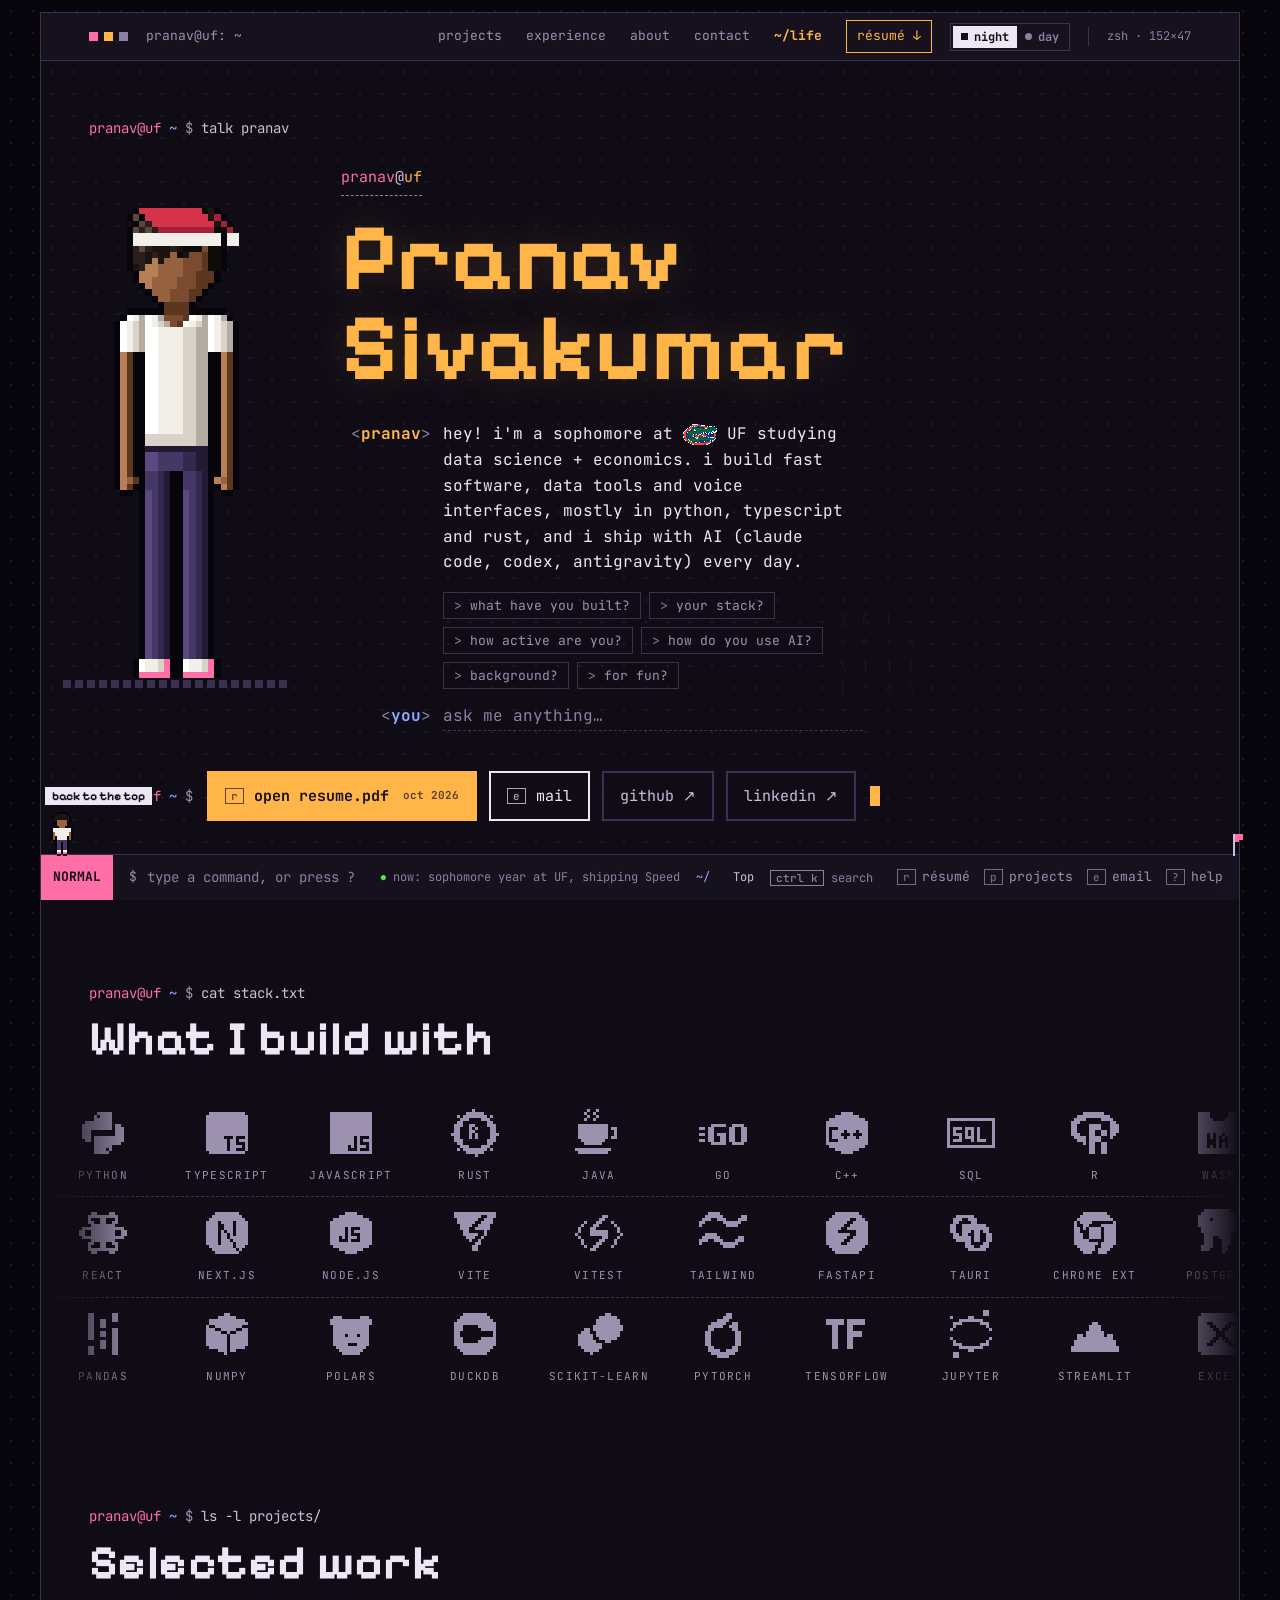
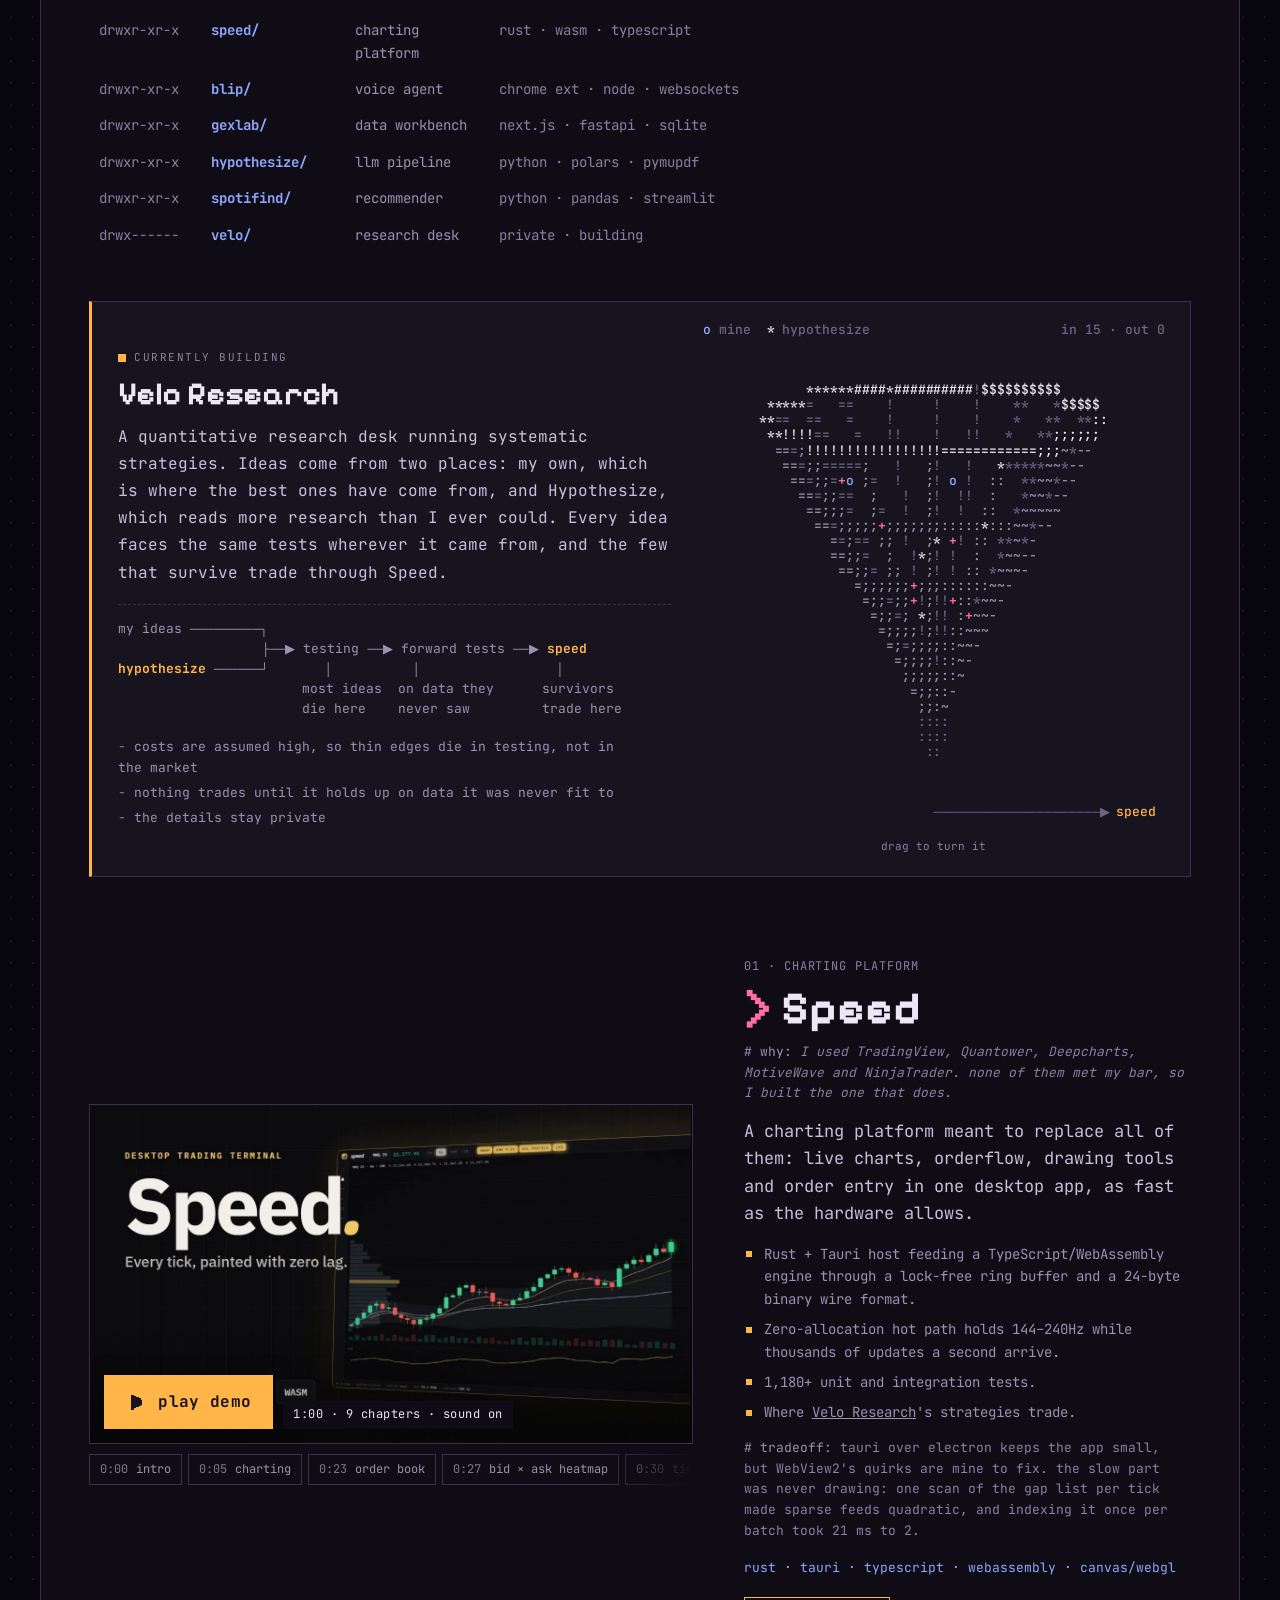
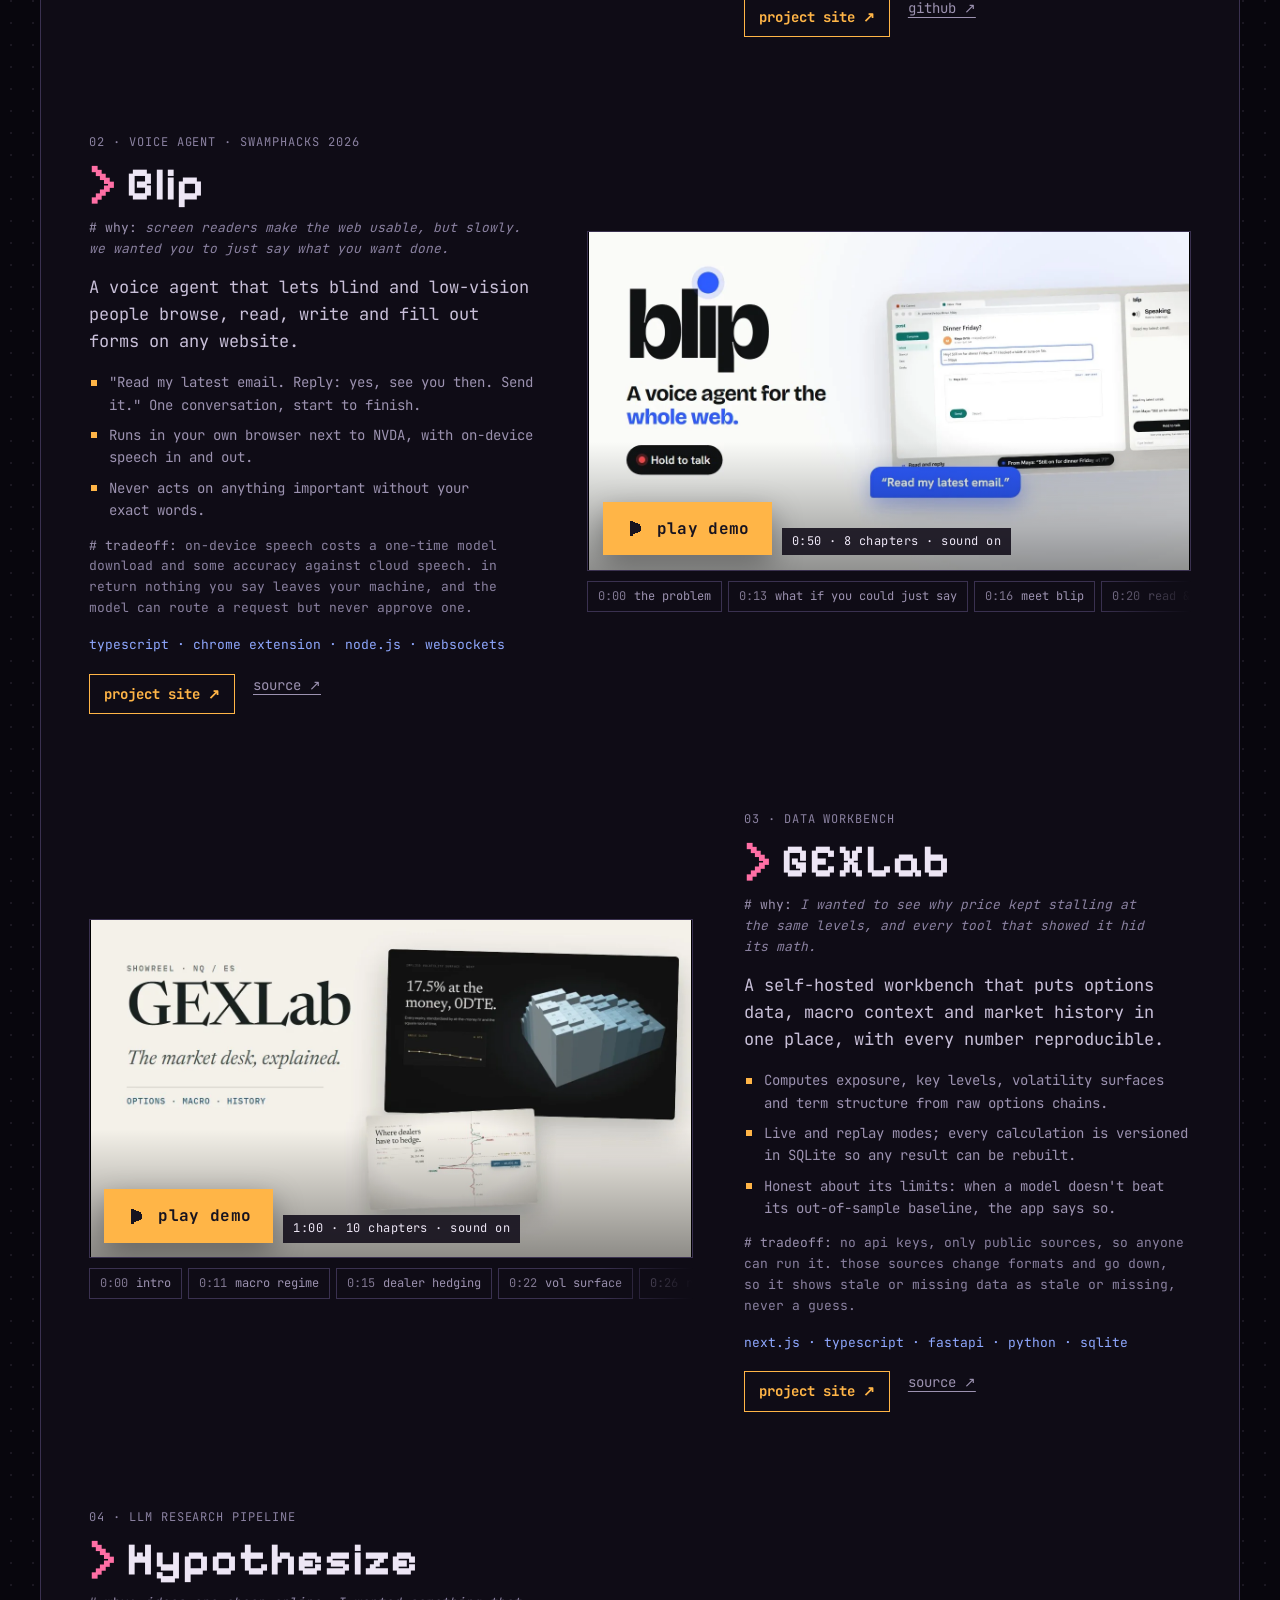
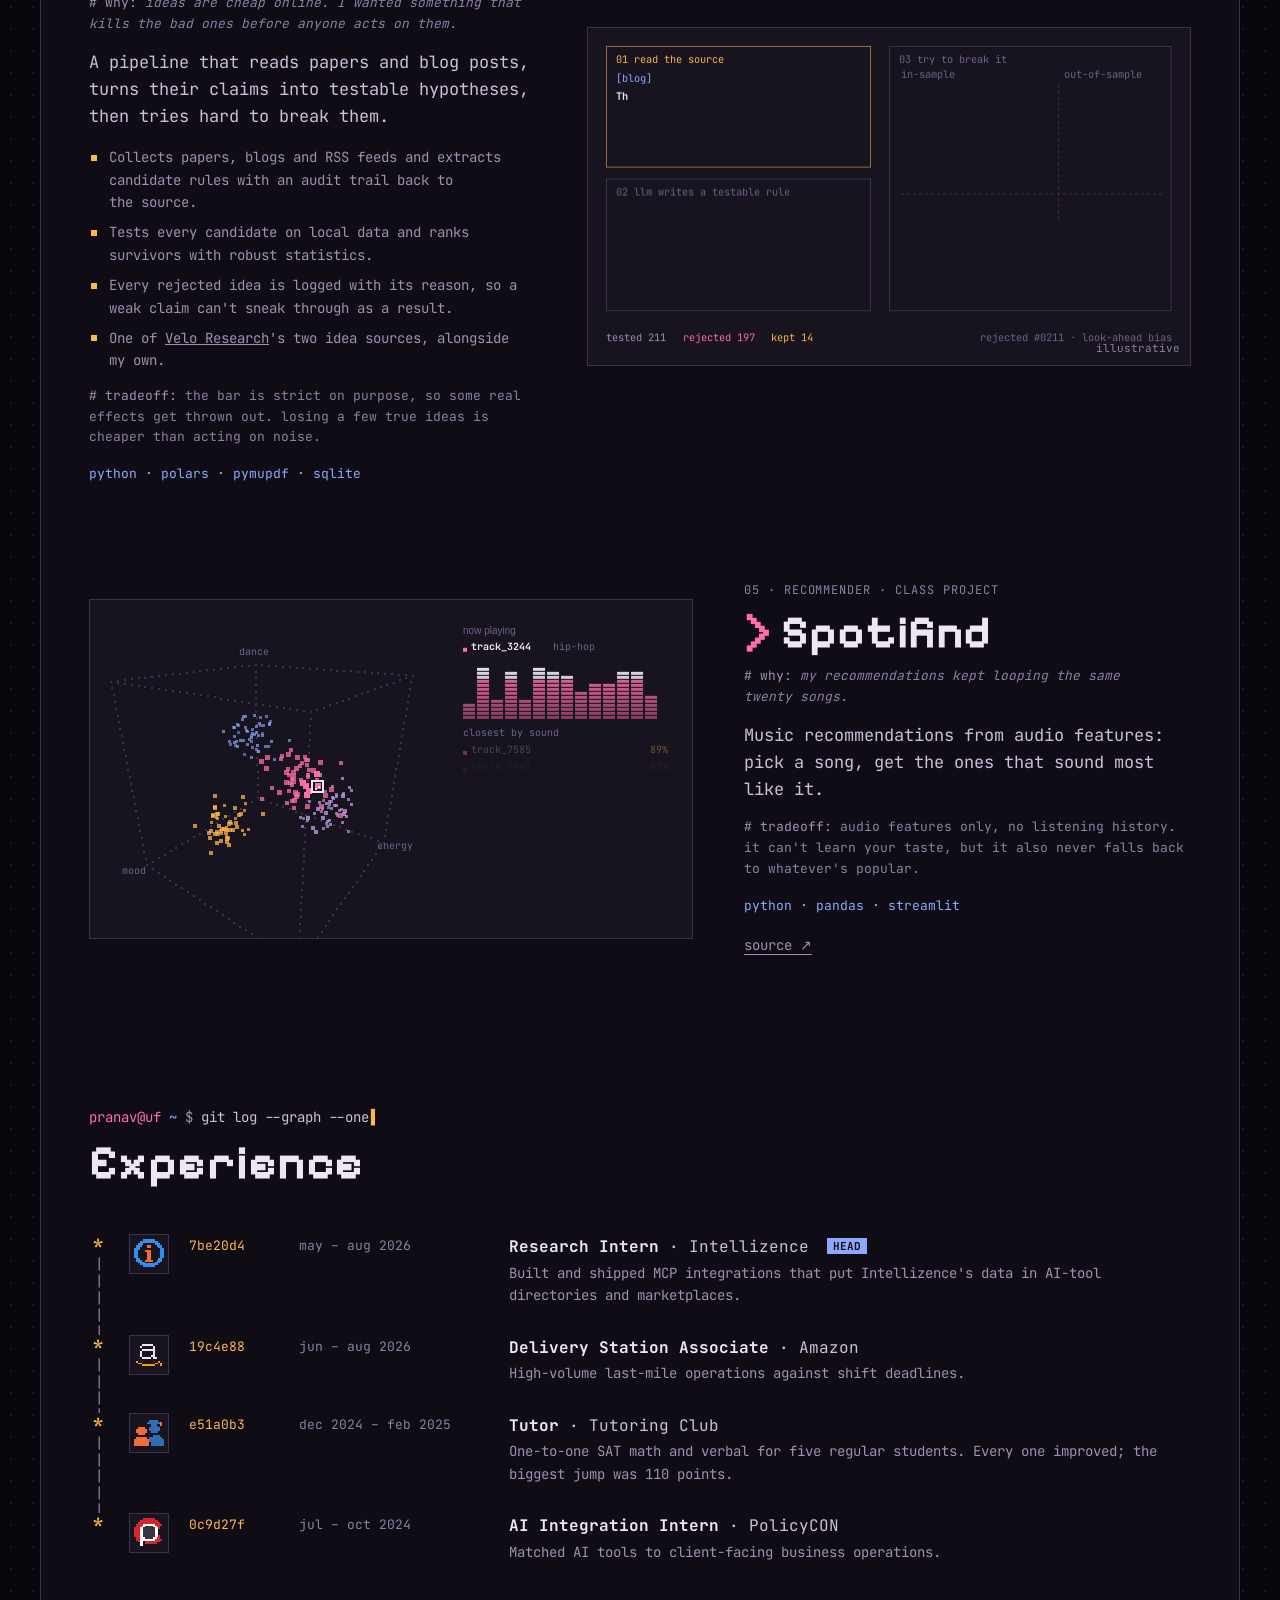
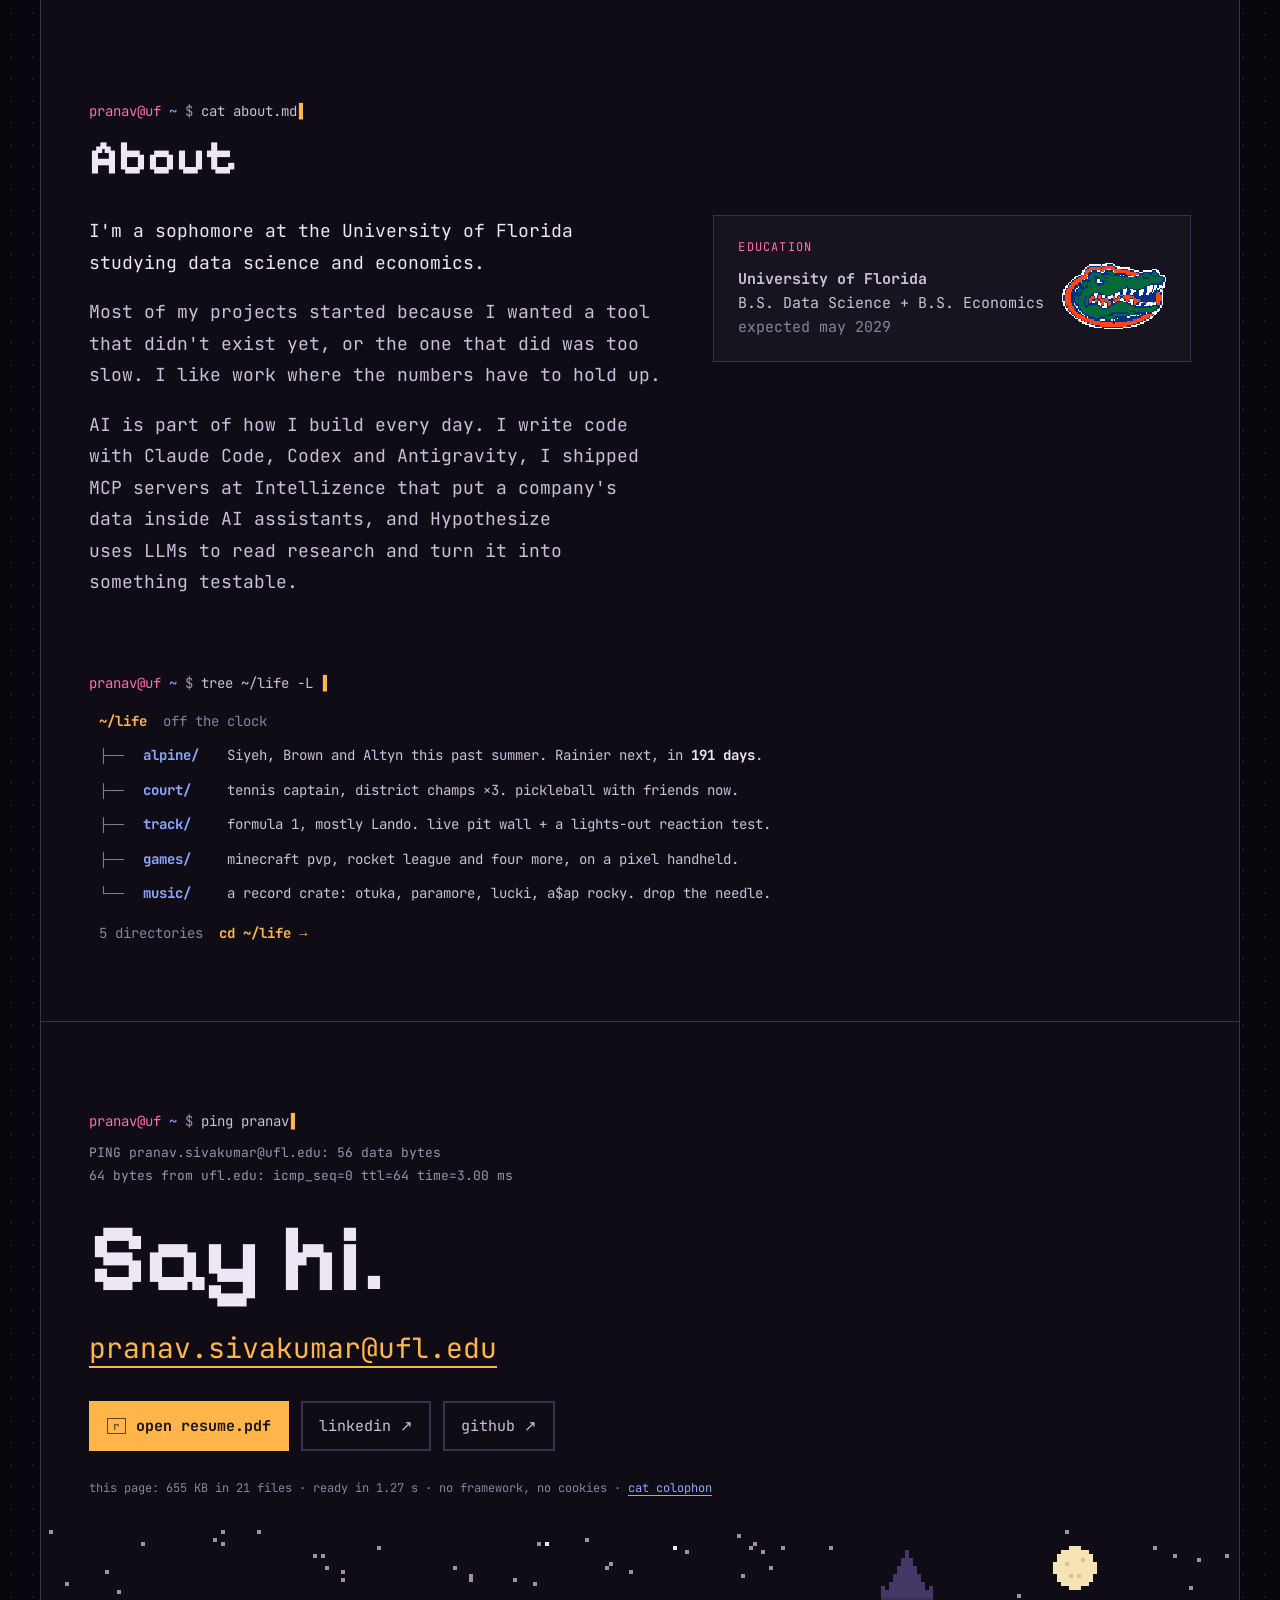
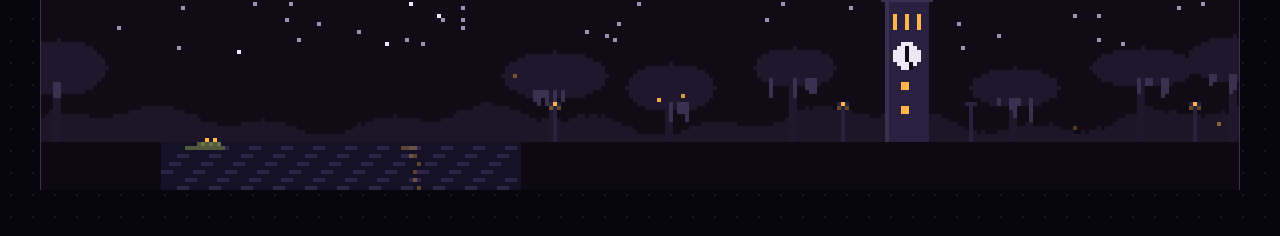
==== commit 5d600214: "Stack marquee: 15 more tools WebAssembly, MCP, Vite, Vitest, Chrome extensions, Cloudflare and Gemin" ====
--- a/index.html
+++ b/index.html
@@ -125,9 +125,9 @@
         <p class="cmd reveal"><span class="ps">pranav@uf</span> <span class="cwd">~</span> <span class="dollar">$</span> <span class="typed" data-type>cat stack.txt</span></p>
         <h2 id="stack-h" class="section-title reveal">What I build with</h2>
       </div>
-      <div class="marquee" data-icons="python typescript javascript rust cpp sql r" aria-label="Languages"></div>
-      <div class="marquee reverse" data-icons="react nextjs nodejs tailwind fastapi tauri postgres redis supabase docker aws vercel git github" aria-label="Web, backend and infrastructure"></div>
-      <div class="marquee" data-icons="pandas numpy polars duckdb scikit pytorch jupyter sqlite openai claude huggingface" aria-label="Data and AI"></div>
+      <div class="marquee" data-icons="python typescript javascript rust java go cpp sql r webassembly" aria-label="Languages"></div>
+      <div class="marquee reverse" data-icons="react nextjs nodejs vite vitest tailwind fastapi tauri chrome postgres mongodb redis supabase docker kubernetes aws cloudflare vercel git github" aria-label="Web, backend and infrastructure"></div>
+      <div class="marquee" data-icons="pandas numpy polars duckdb scikit pytorch tensorflow jupyter streamlit excel tableau sqlite openai claude gemini huggingface mcp" aria-label="Data and AI"></div>
     </section>
 
     <section class="work wrap" id="work" aria-labelledby="work-h">
--- a/css/style.css
+++ b/css/style.css
@@ -429,7 +429,6 @@
 .marquee + .marquee { border-top: 1px dashed var(--line); }
 .marquee-track { display: flex; width: max-content; animation: marquee var(--dur, 40s) linear infinite; }
 .marquee.reverse .marquee-track { animation-direction: reverse; }
-.marquee:hover .marquee-track { animation-play-state: paused; }
 @keyframes marquee { to { transform: translateX(-50%); } }
 .tech { flex: none; display: flex; flex-direction: column; align-items: center; gap: 10px; width: 124px; color: var(--dim); transition: color 160ms; }
 .tech svg { width: 48px; height: 48px; fill: currentColor; transition: transform 200ms var(--ease); }
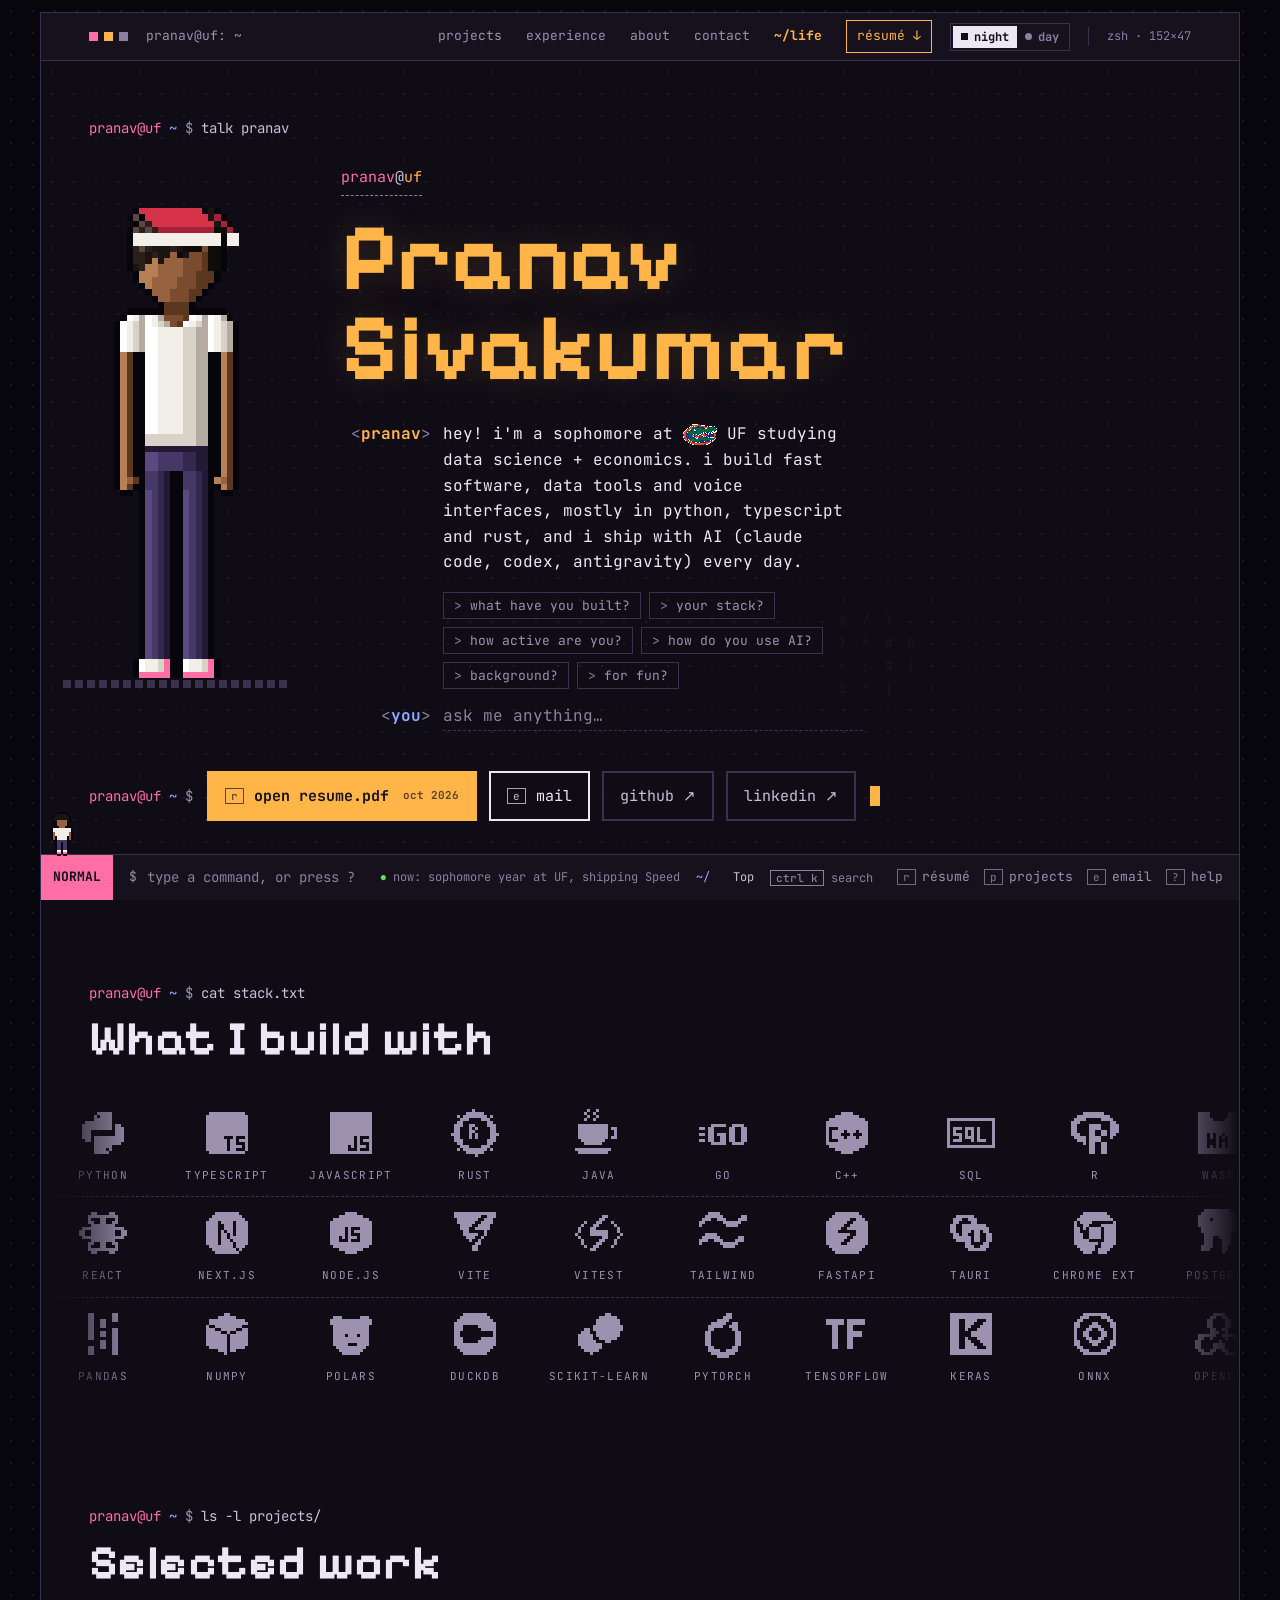
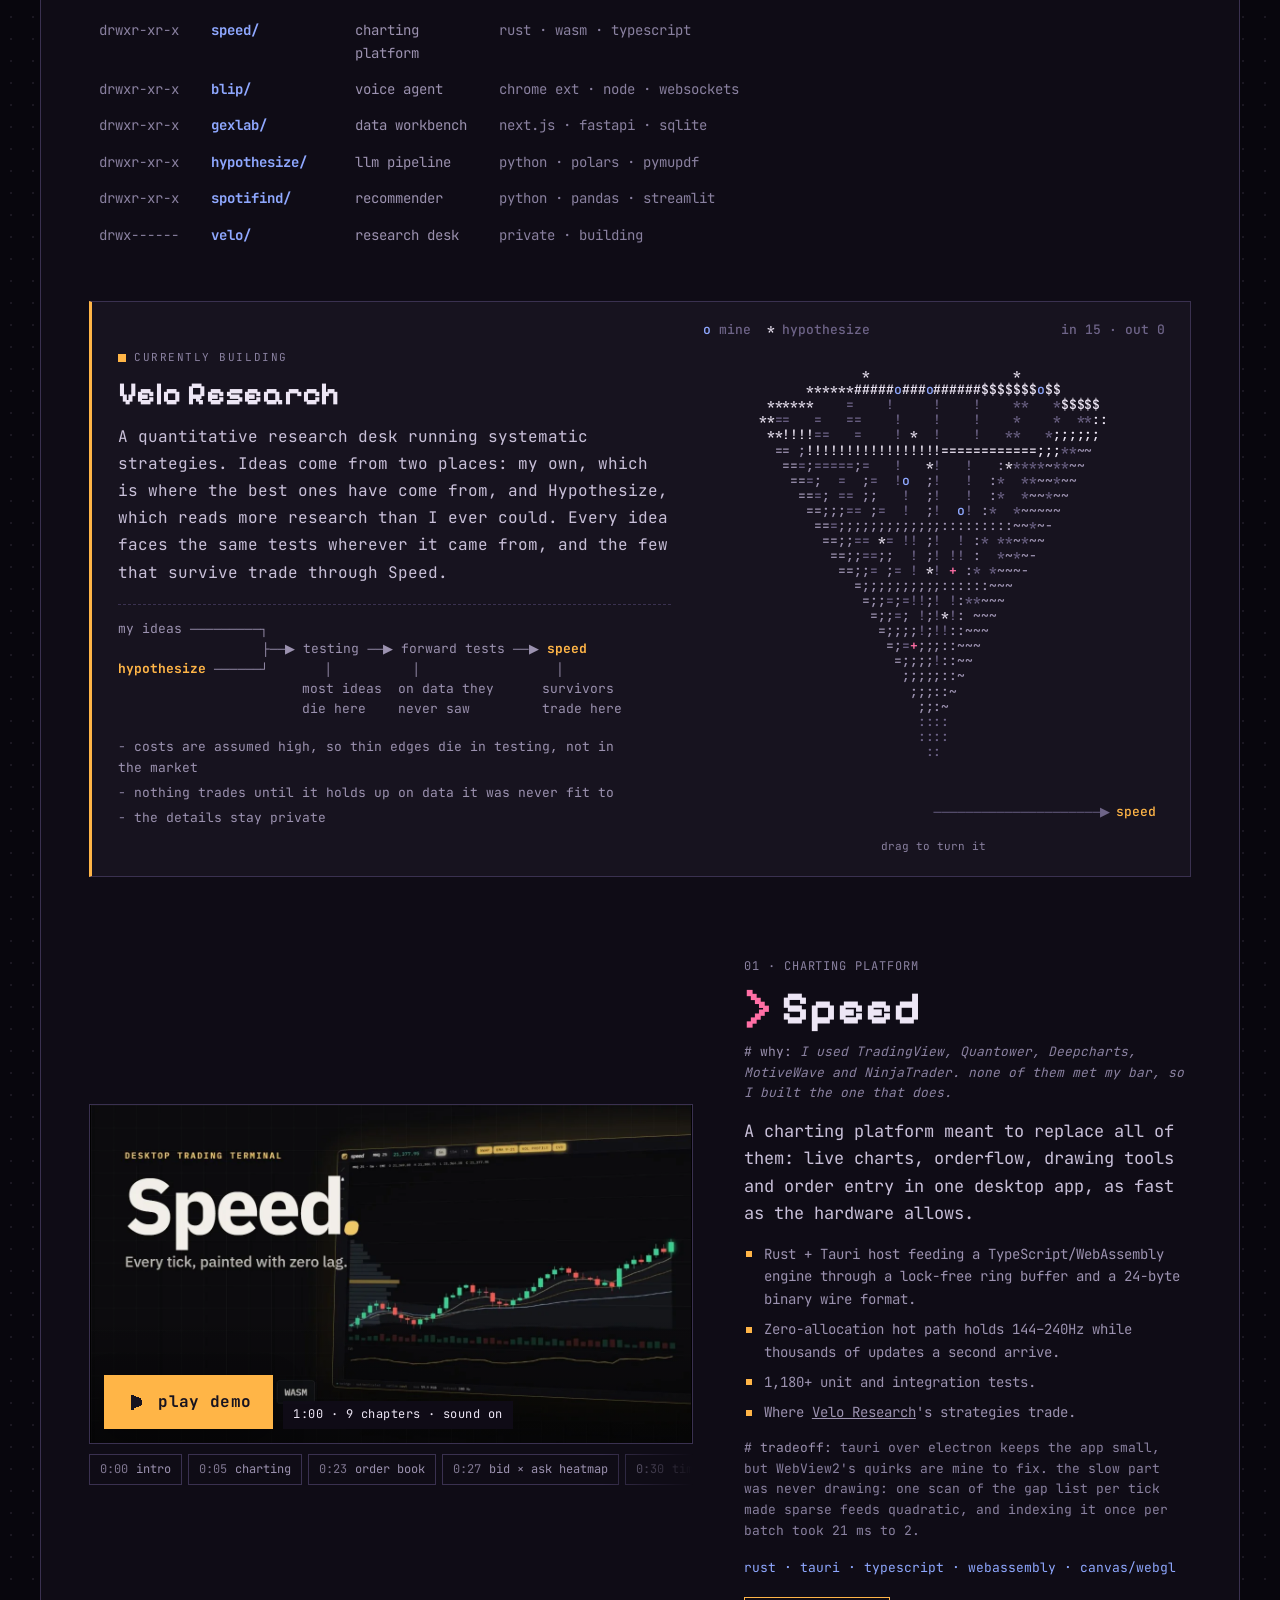
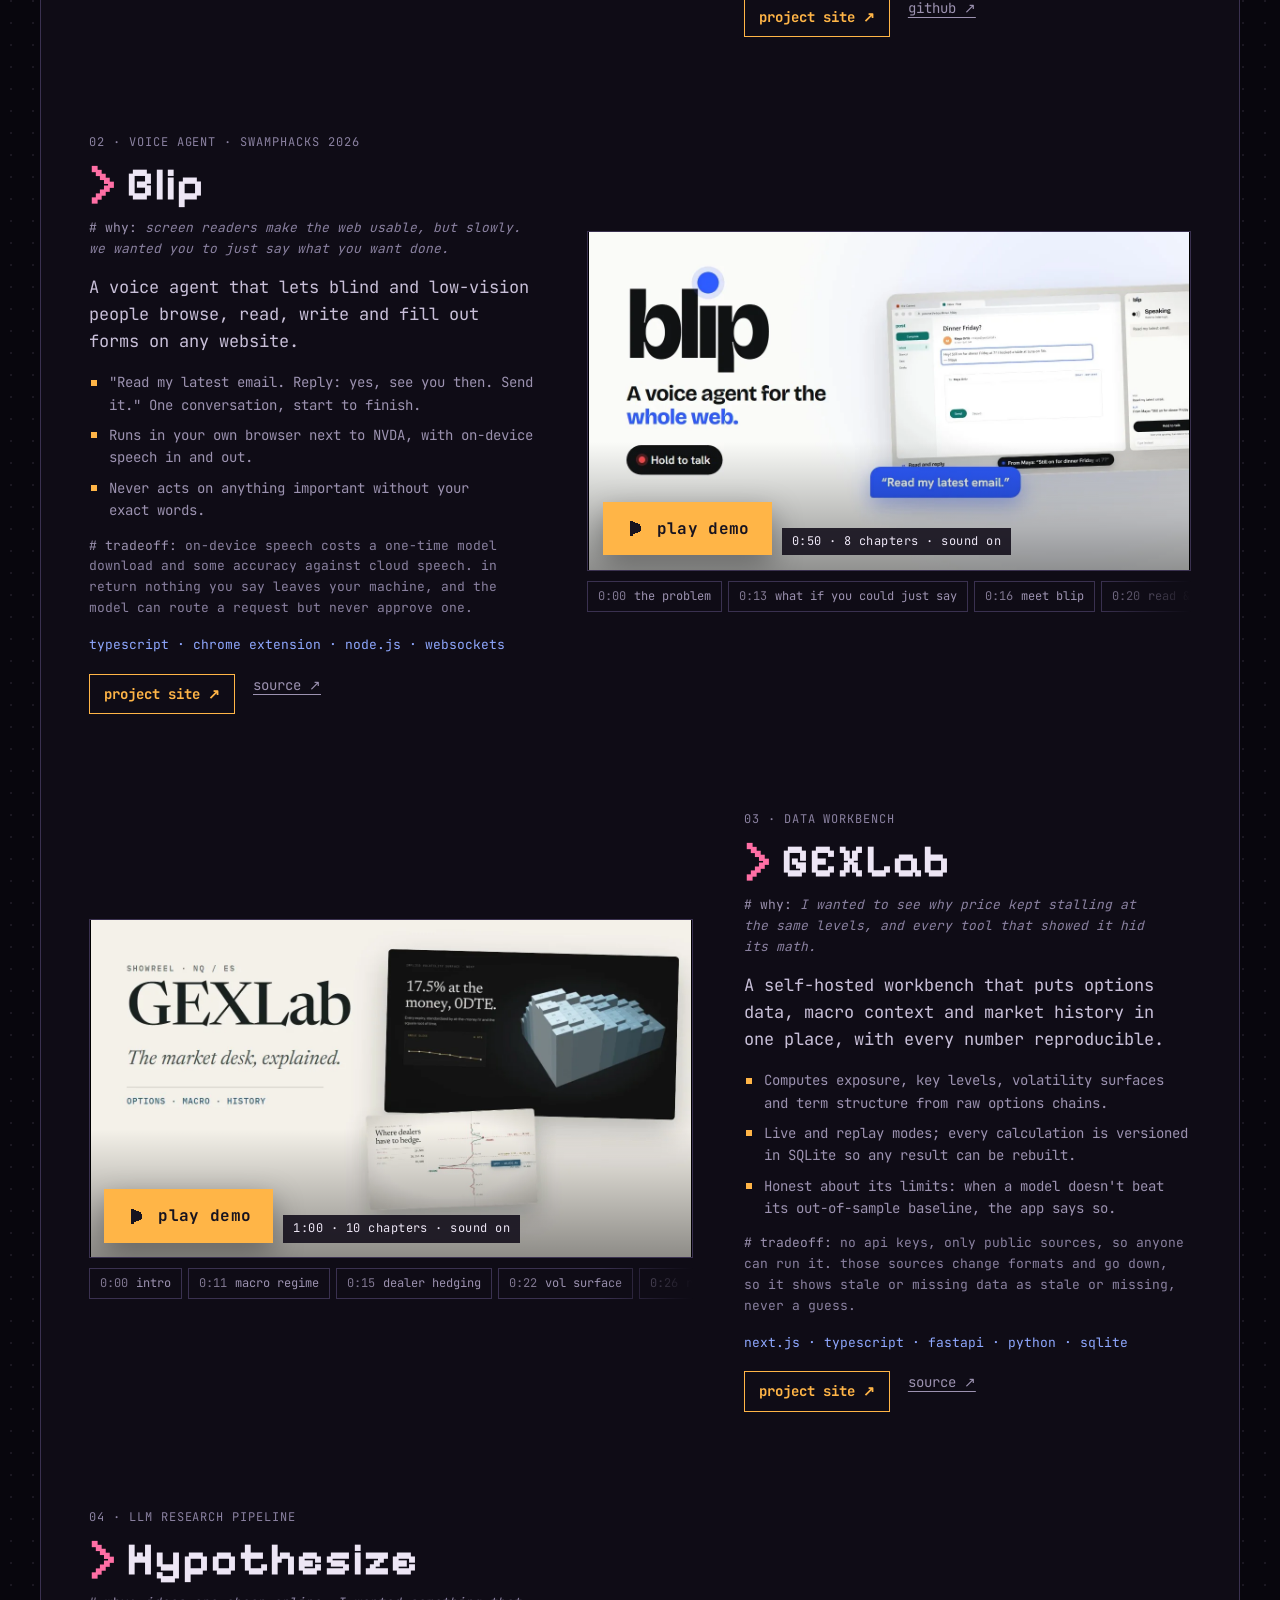
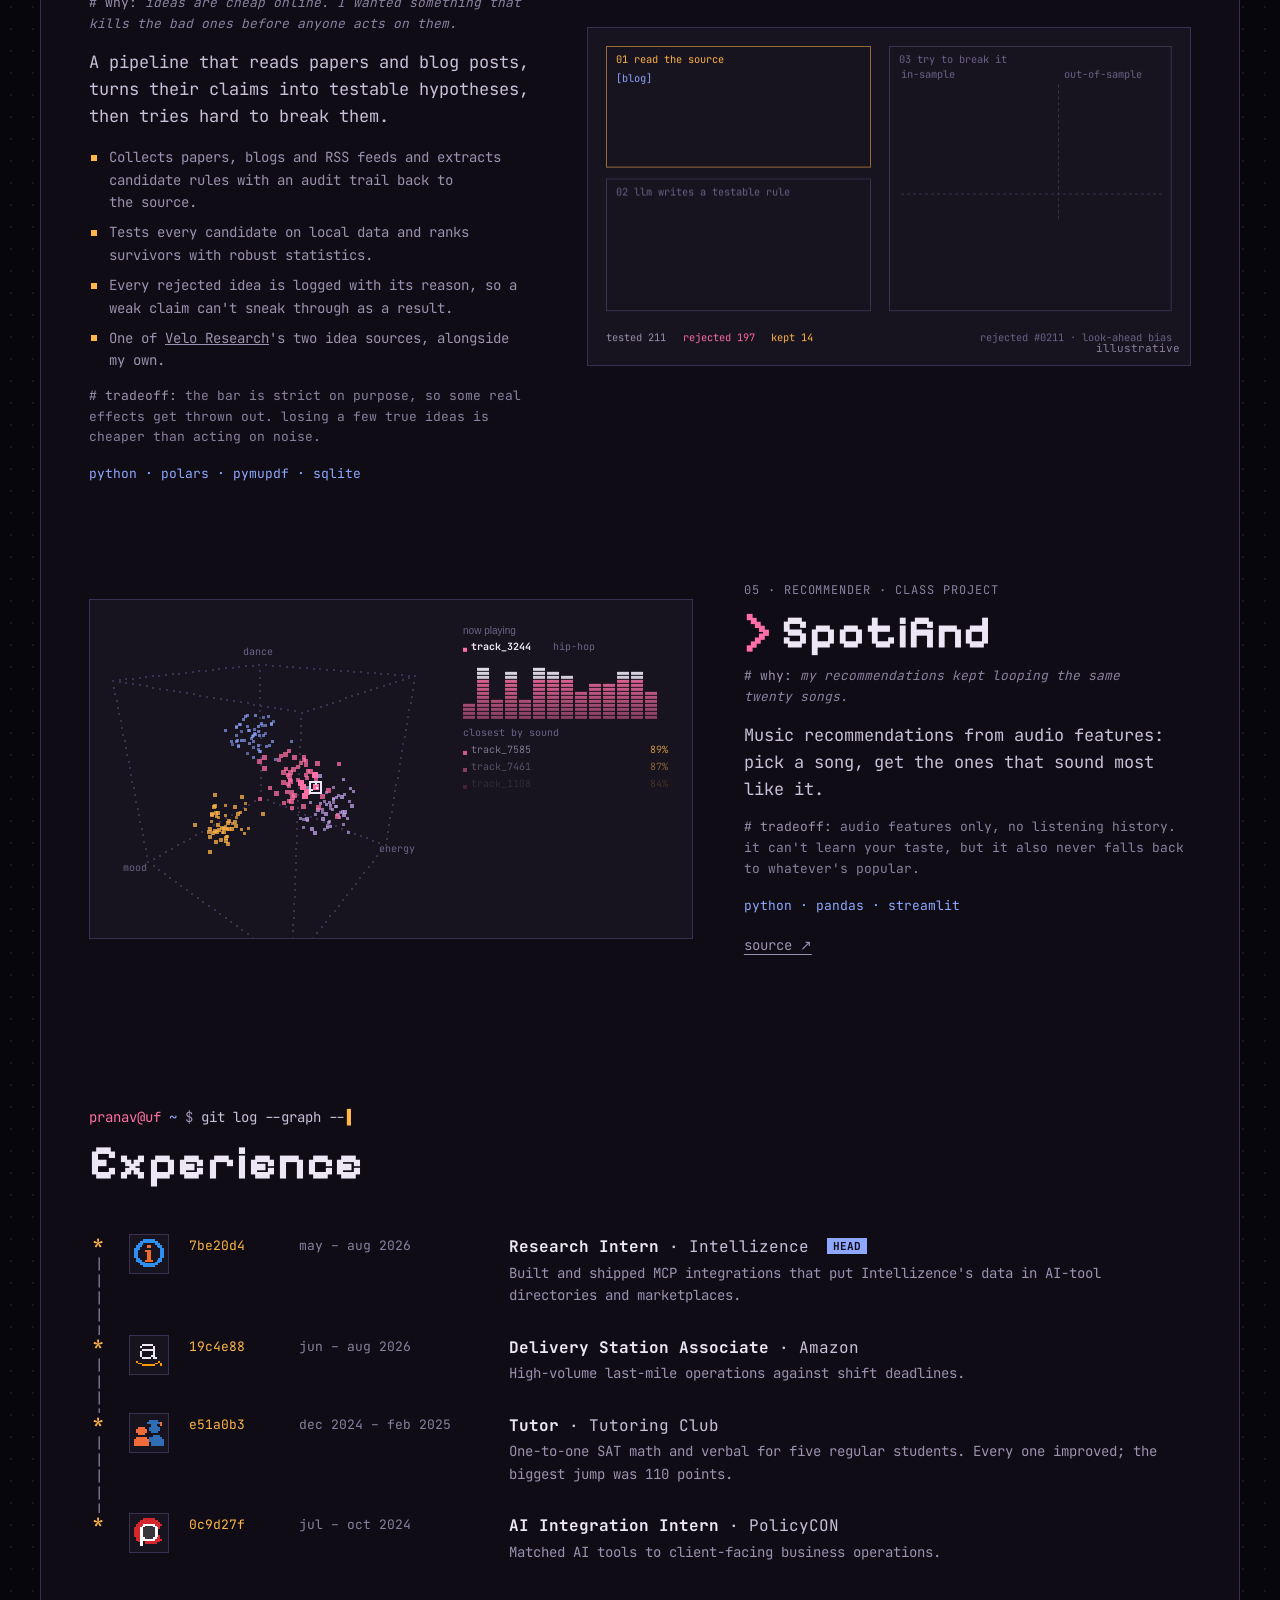
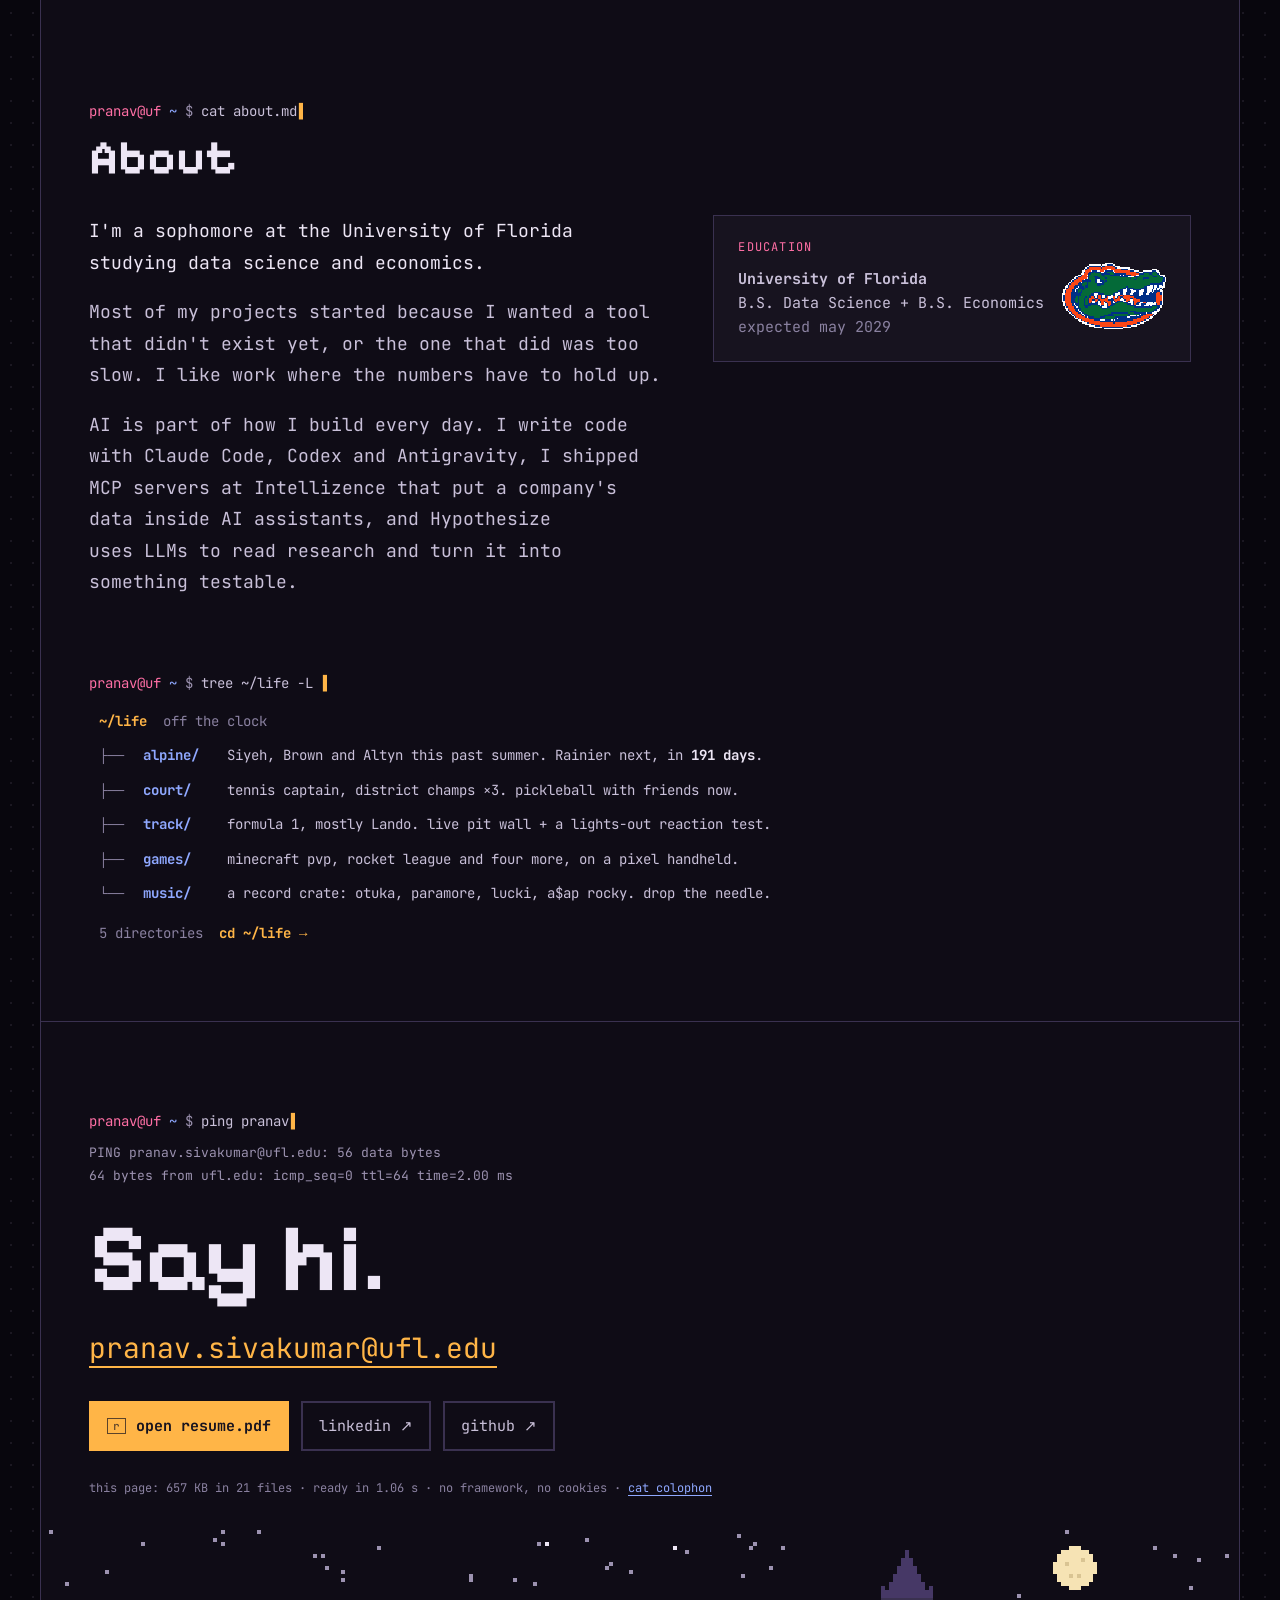
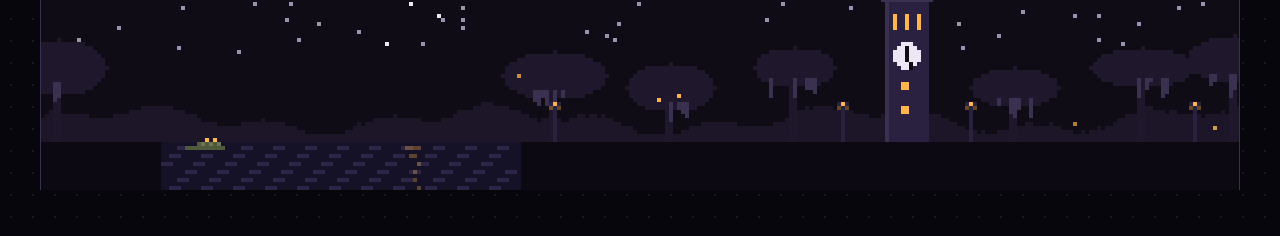
==== commit 3a012ef3: "Stack marquee: Firebase, plus Keras, ONNX, OpenCV, Spark, Matplotlib, Plotly and LangChain" ====
--- a/index.html
+++ b/index.html
@@ -126,8 +126,8 @@
         <h2 id="stack-h" class="section-title reveal">What I build with</h2>
       </div>
       <div class="marquee" data-icons="python typescript javascript rust java go cpp sql r webassembly" aria-label="Languages"></div>
-      <div class="marquee reverse" data-icons="react nextjs nodejs vite vitest tailwind fastapi tauri chrome postgres mongodb redis supabase docker kubernetes aws cloudflare vercel git github" aria-label="Web, backend and infrastructure"></div>
-      <div class="marquee" data-icons="pandas numpy polars duckdb scikit pytorch tensorflow jupyter streamlit excel tableau sqlite openai claude gemini huggingface mcp" aria-label="Data and AI"></div>
+      <div class="marquee reverse" data-icons="react nextjs nodejs vite vitest tailwind fastapi tauri chrome postgres mongodb redis supabase firebase docker kubernetes aws cloudflare vercel git github" aria-label="Web, backend and infrastructure"></div>
+      <div class="marquee" data-icons="pandas numpy polars duckdb scikit pytorch tensorflow keras onnx opencv spark jupyter streamlit matplotlib plotly excel tableau sqlite openai claude gemini huggingface langchain mcp" aria-label="Data and AI"></div>
     </section>
 
     <section class="work wrap" id="work" aria-labelledby="work-h">
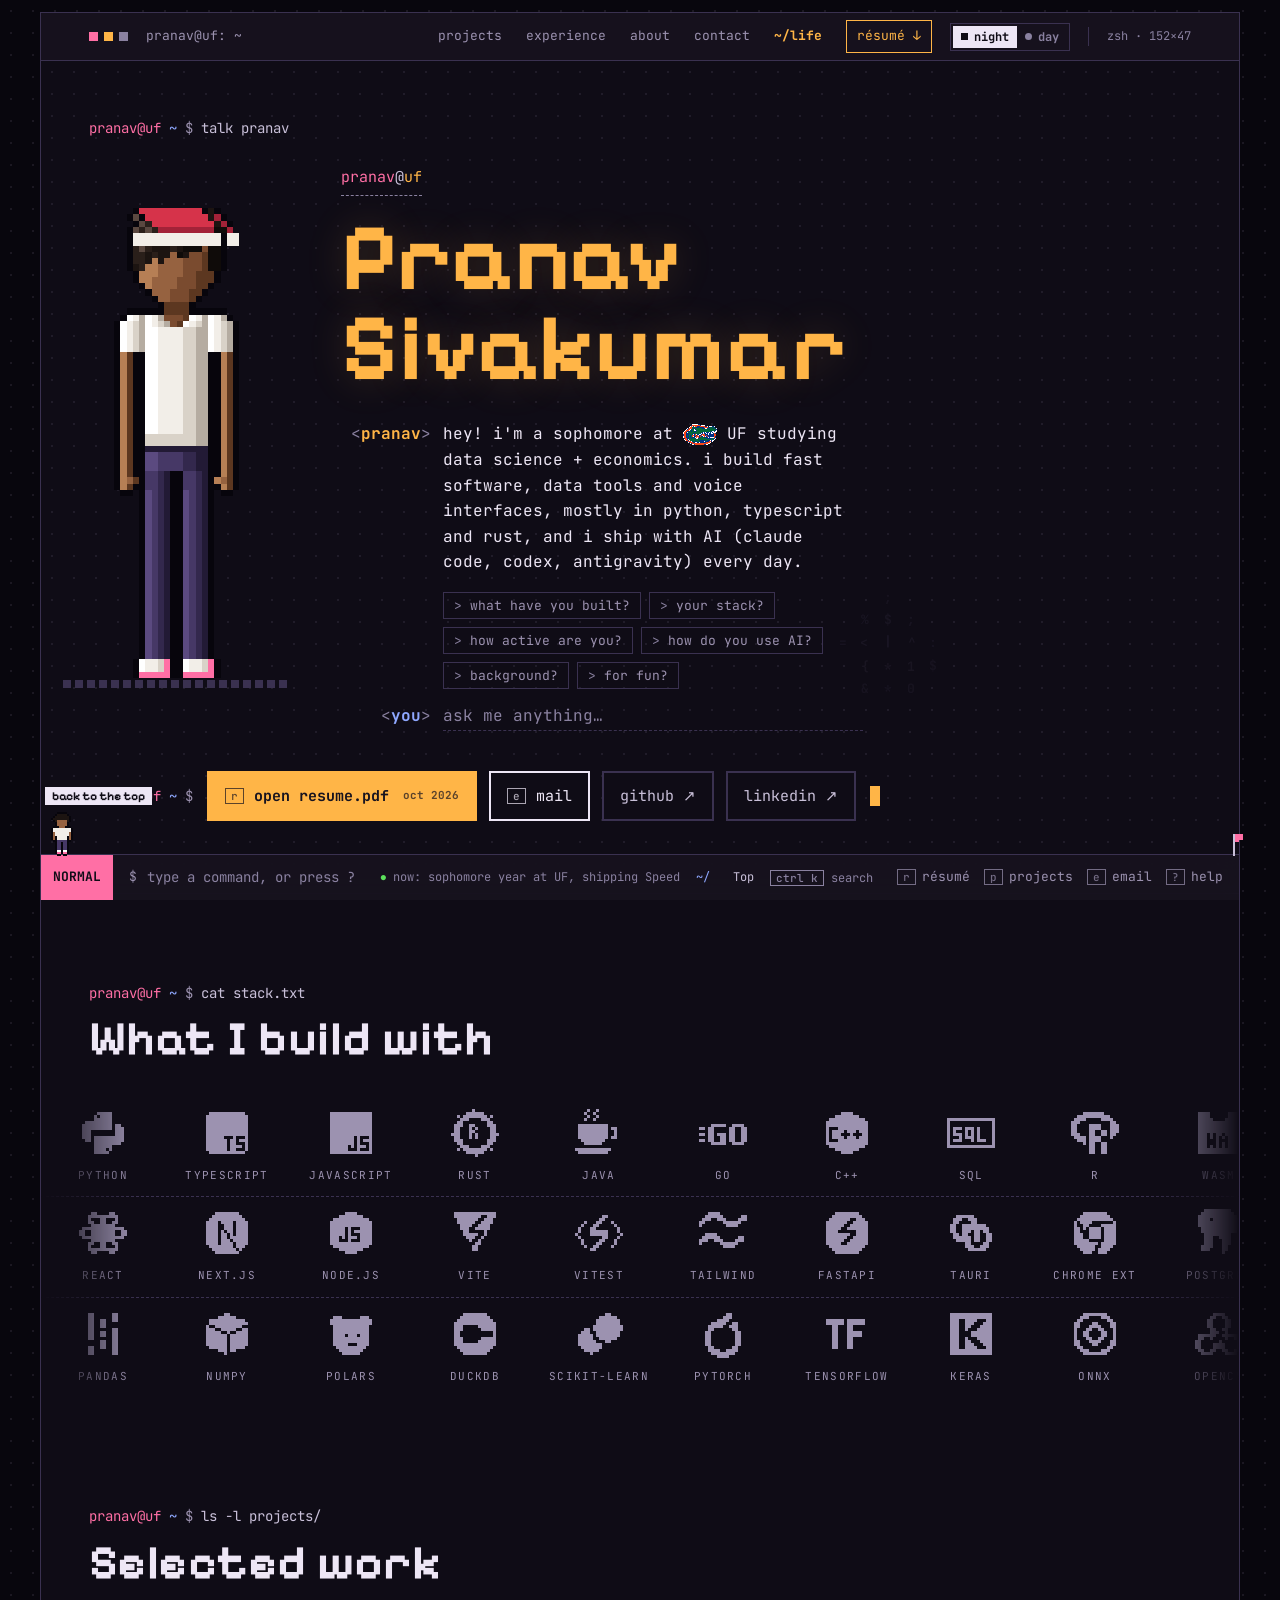
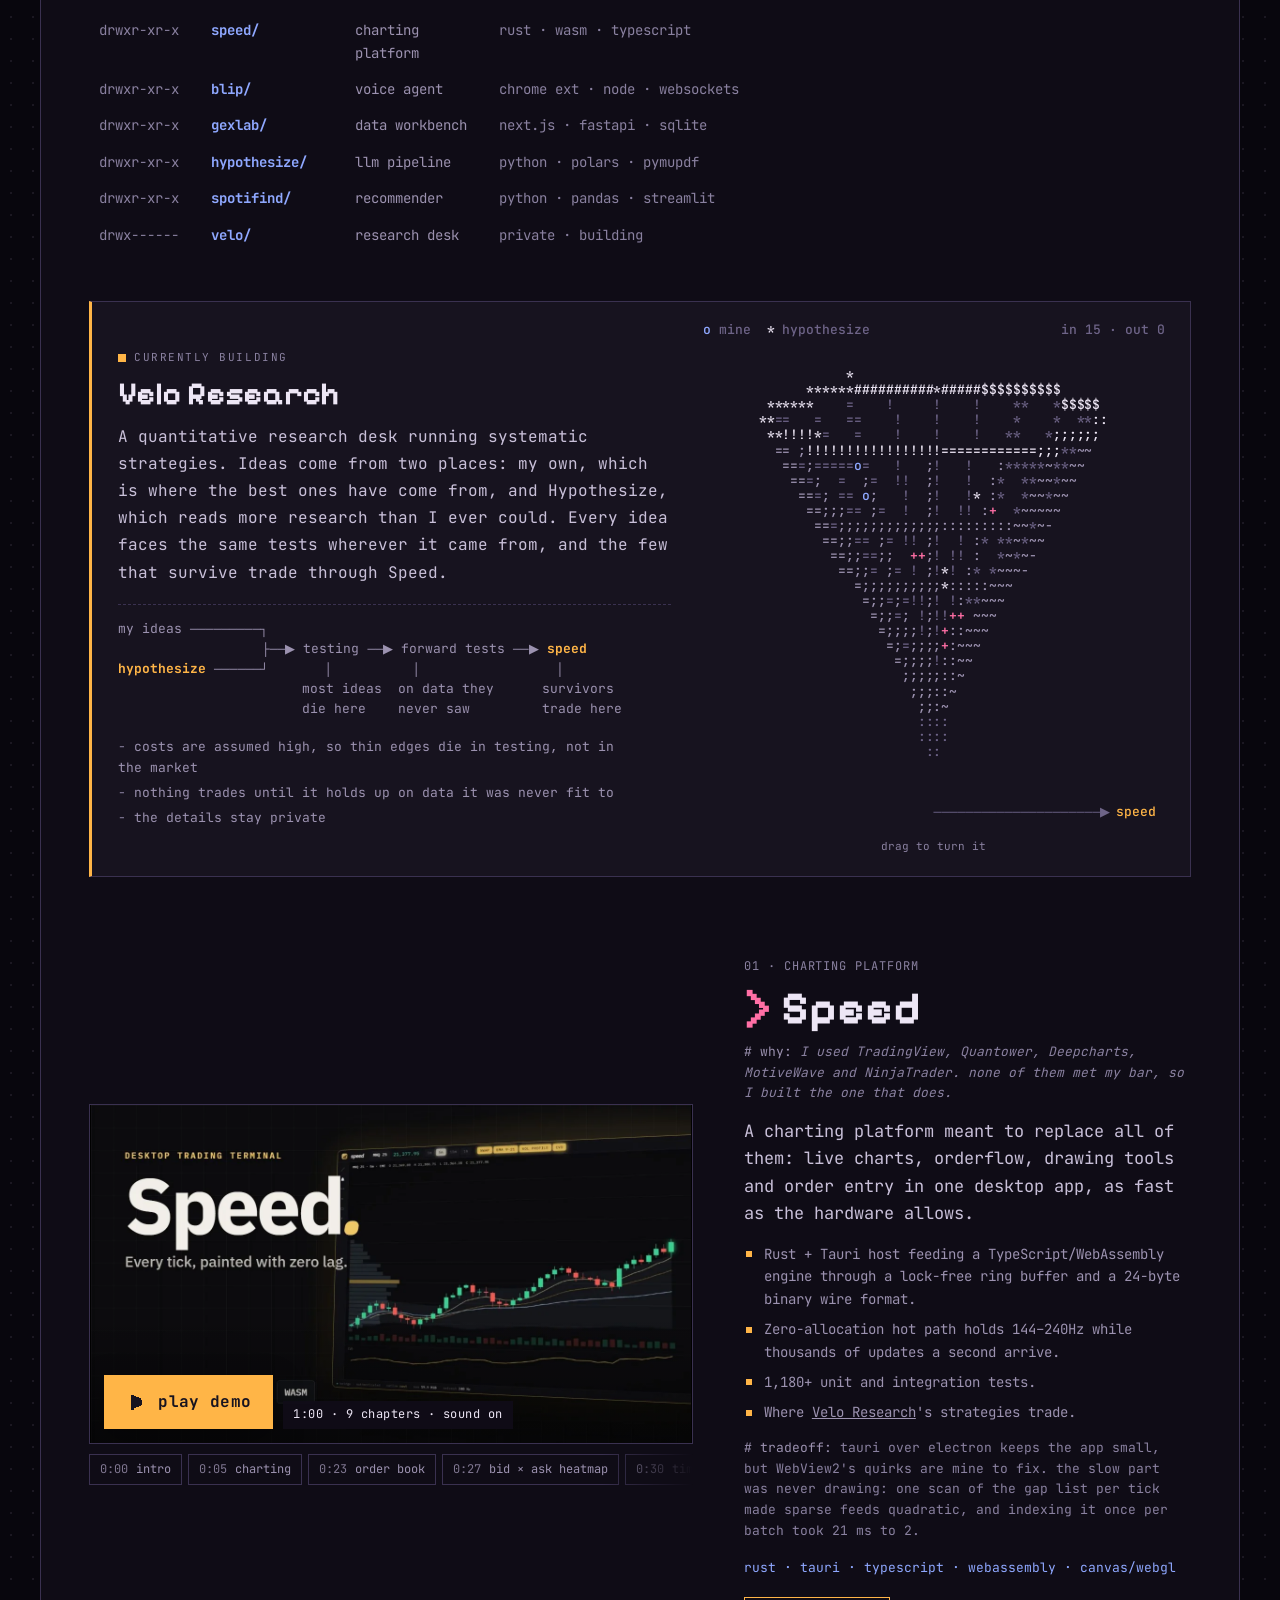
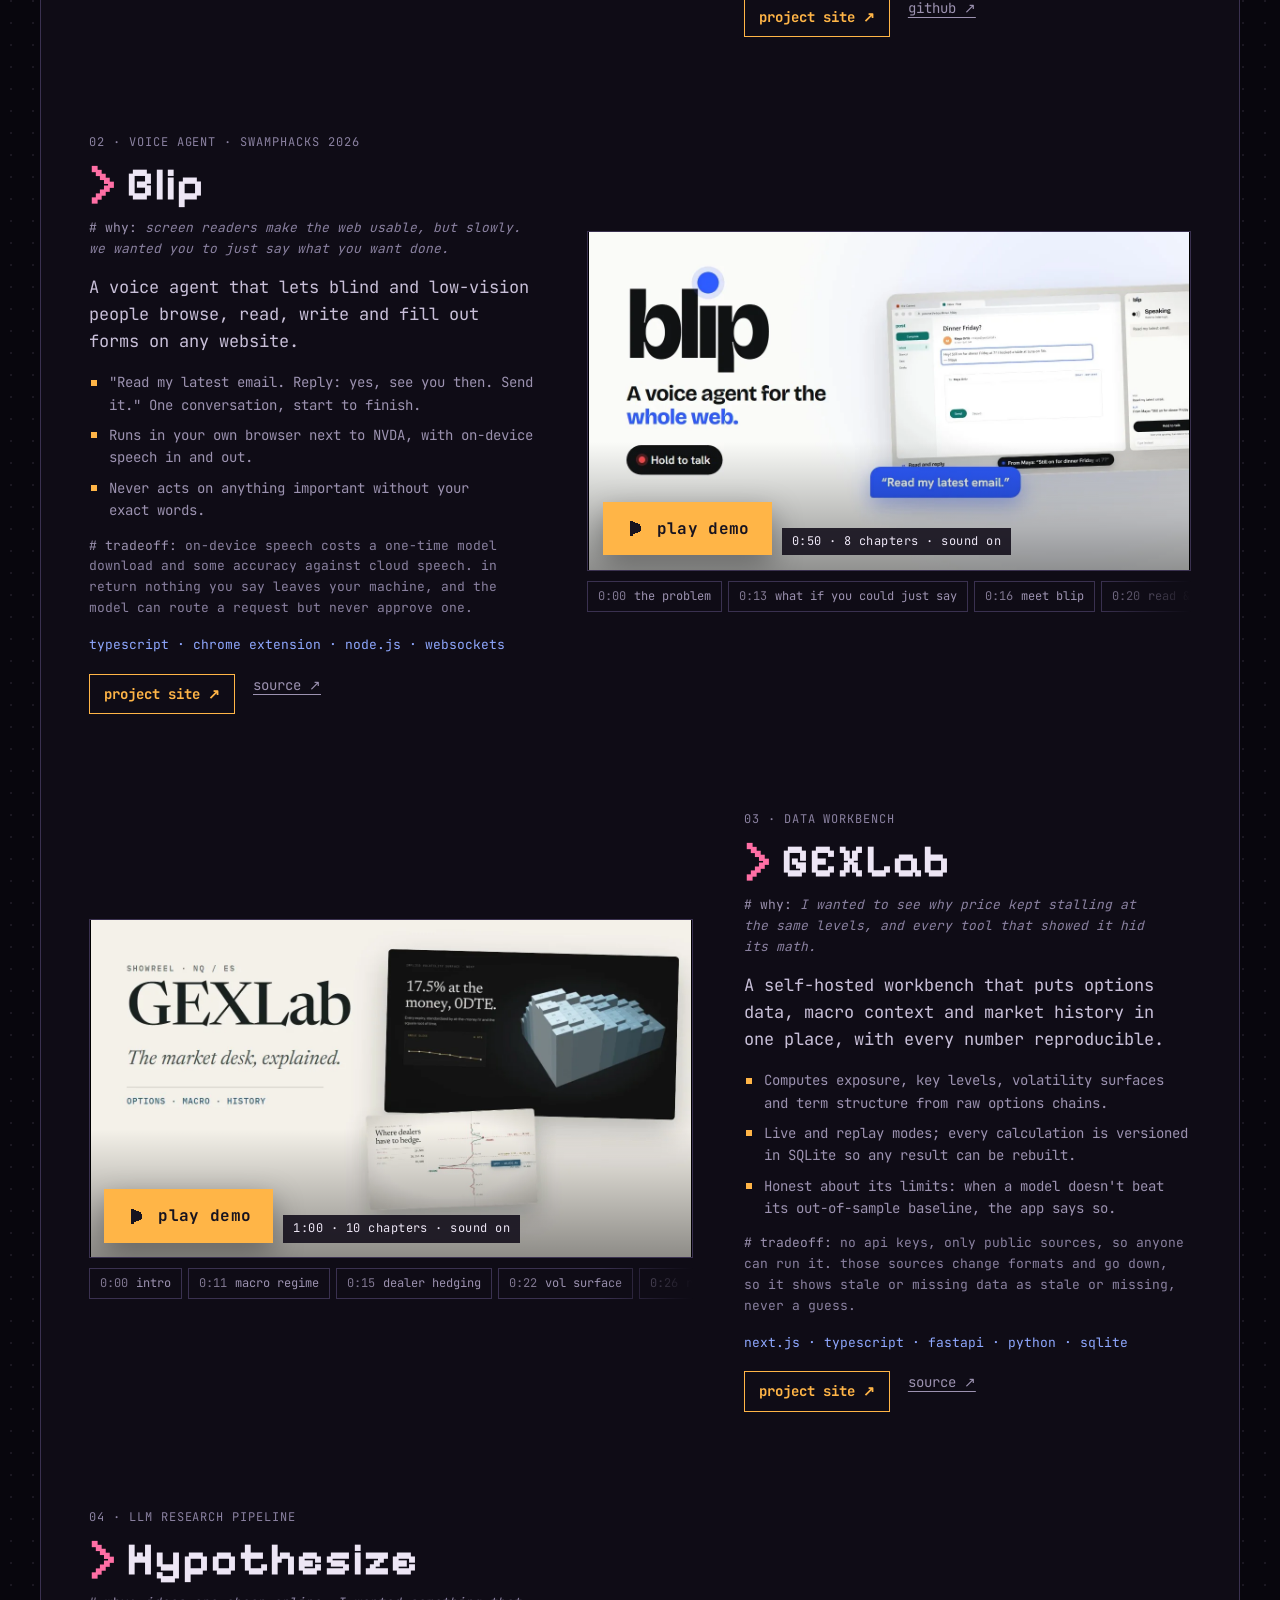
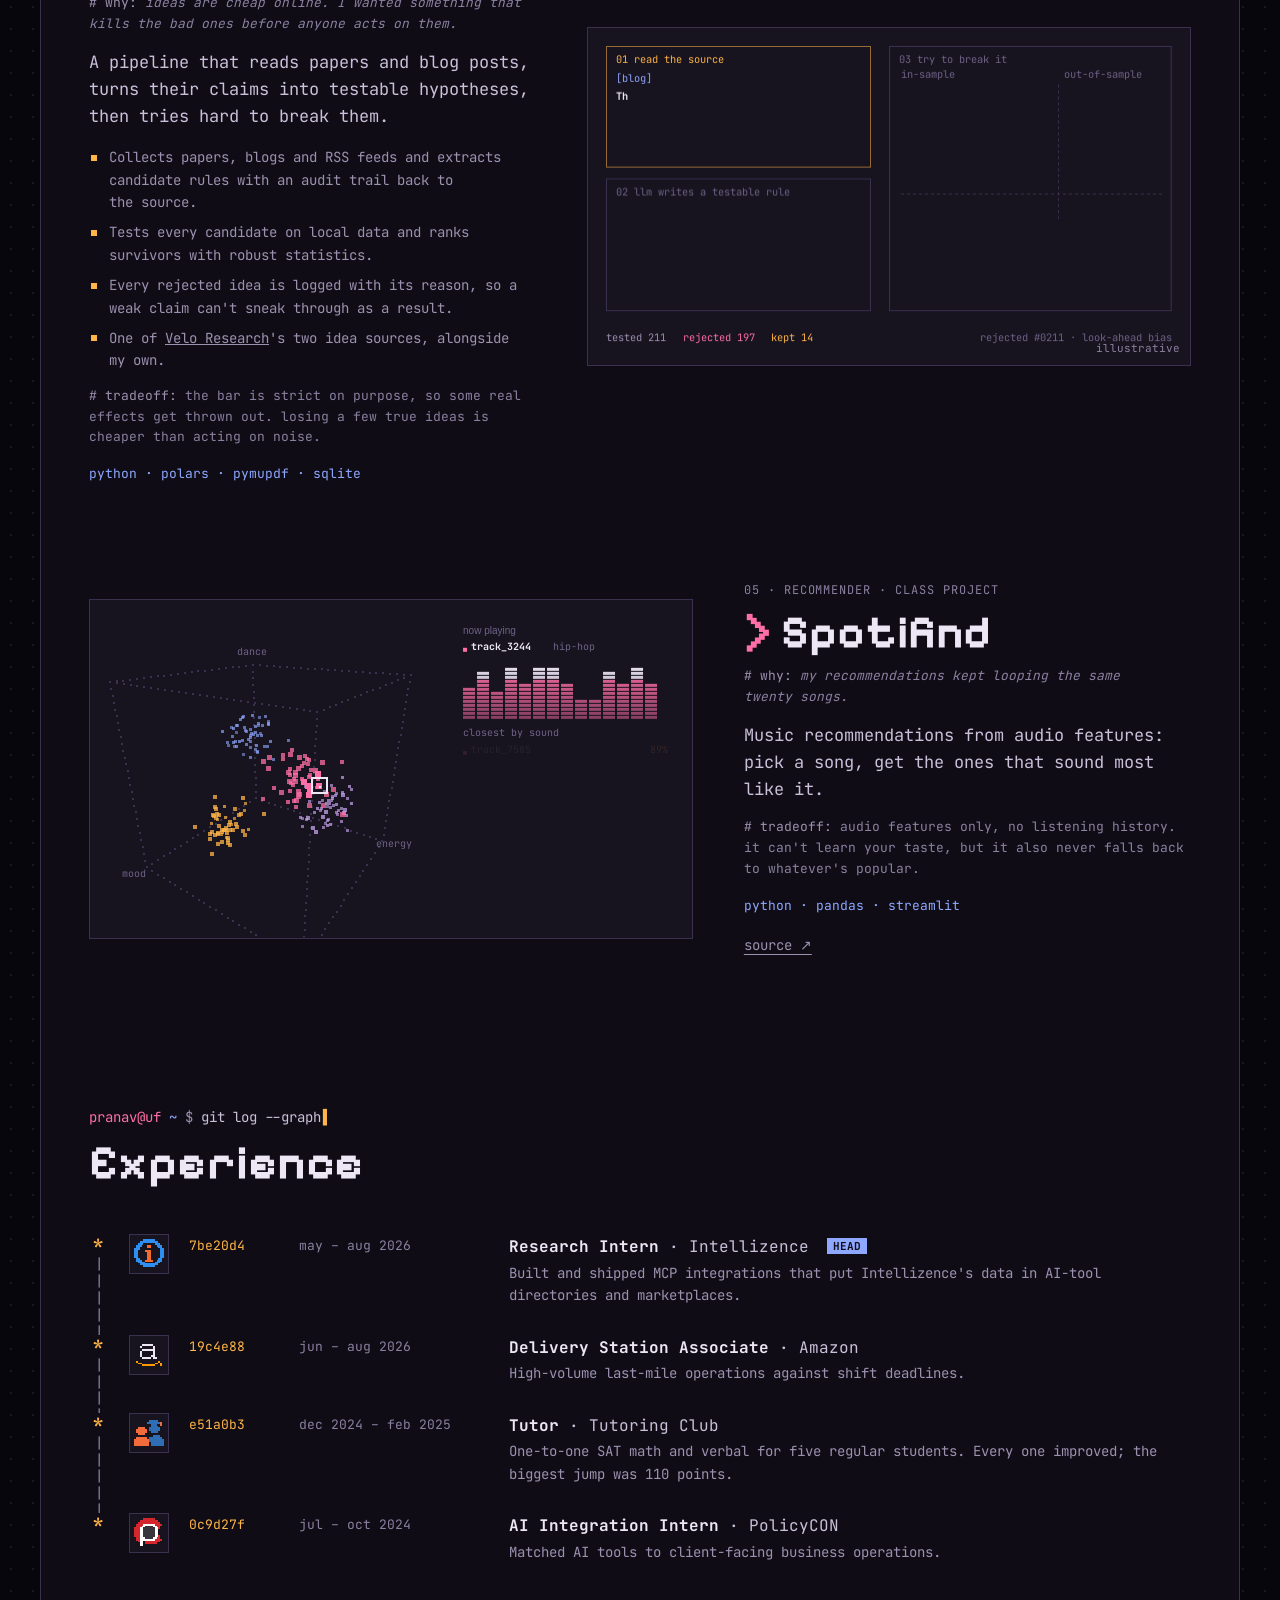
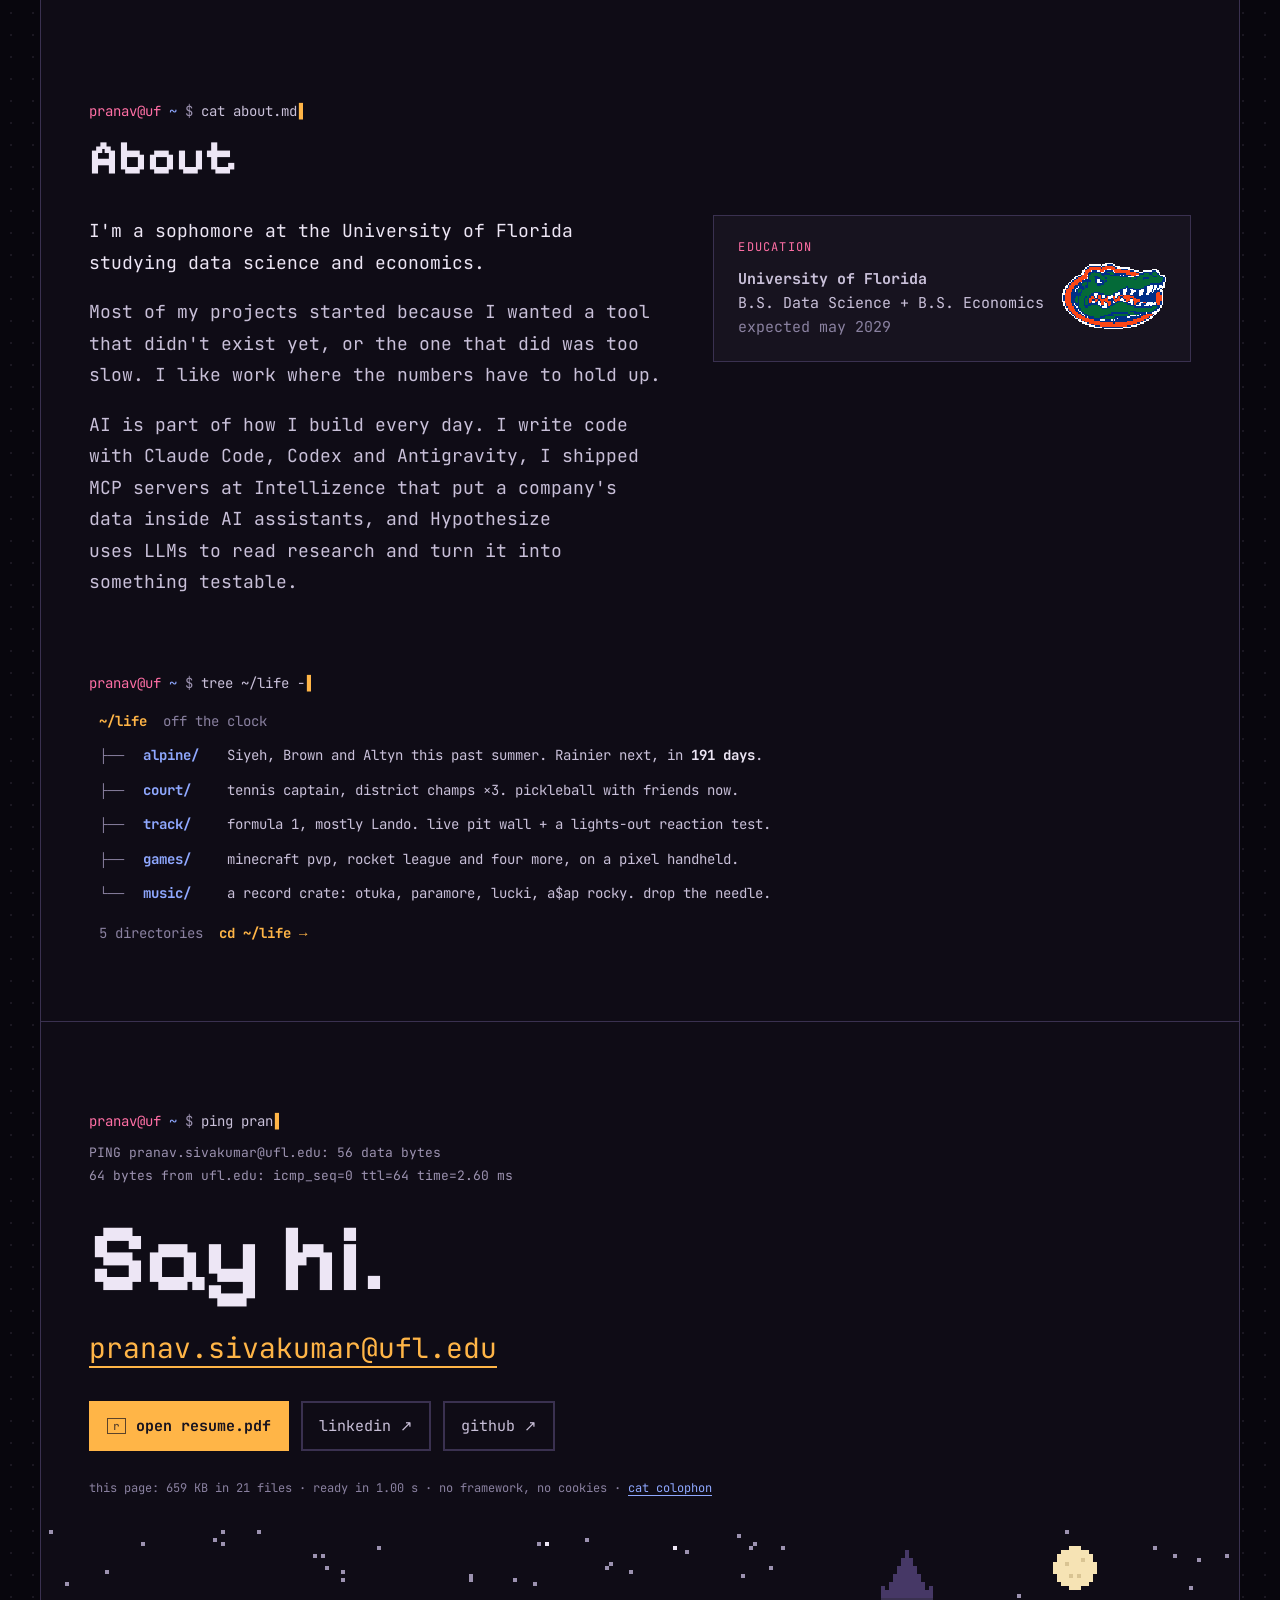
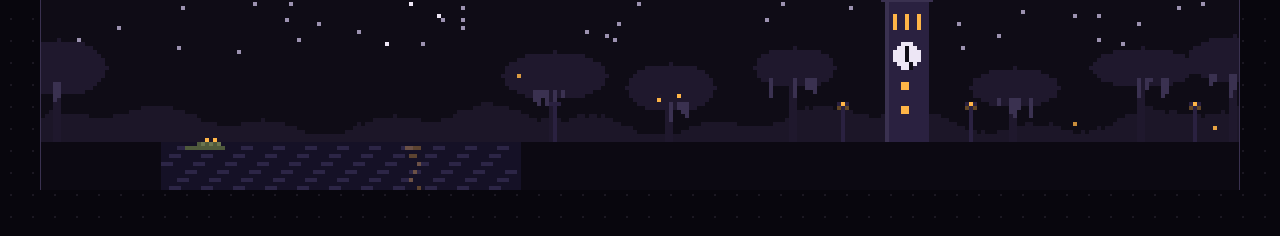
==== commit 3297ae10: "SEO: structured data (Person, WebSite, ProfilePage, SoftwareApplication), shorter descriptions, shar" ====
--- a/index.html
+++ b/index.html
@@ -18,6 +18,7 @@
   <link rel="canonical" href="https://pranavsivakumar.pages.dev/">
   <meta property="og:url" content="https://pranavsivakumar.pages.dev/">
   <meta property="og:image" content="https://pranavsivakumar.pages.dev/assets/og.png">
+  <meta property="og:image:alt" content="Pranav Sivakumar: data science + economics at UF">
   <meta property="og:image:width" content="1200">
   <meta property="og:image:height" content="630">
   <meta name="twitter:card" content="summary_large_image">
@@ -32,6 +33,7 @@
   <link rel="stylesheet" href="css/style.css">
   <script>/* a page-to-page wipe the browser cancels (say, on a prerendered page) is fine: navigation still happens, so don't log it as an error */
     ['pageswap', 'pagereveal'].forEach((t) => addEventListener(t, (e) => { const v = e.viewTransition; if (v) [v.ready, v.finished, v.updateCallbackDone].forEach((p) => p.catch(() => {})); }));</script>
+  <script type="application/ld+json">{"@context":"https://schema.org","@graph":[{"@type":"Person","@id":"https://pranavsivakumar.pages.dev/#pranav","name":"Pranav Sivakumar","url":"https://pranavsivakumar.pages.dev/","email":"mailto:pranav.sivakumar@ufl.edu","description":"Data science and economics student at the University of Florida who builds fast software, data tools and voice interfaces.","affiliation":{"@type":"CollegeOrUniversity","name":"University of Florida"},"sameAs":["https://www.linkedin.com/in/pranavsivakumar","https://github.com/swilled"],"knowsAbout":["Python","TypeScript","Rust","SQL","React","Next.js","FastAPI","WebAssembly","Data science","Machine learning","Quantitative research","Economics"]},{"@type":"WebSite","@id":"https://pranavsivakumar.pages.dev/#site","url":"https://pranavsivakumar.pages.dev/","name":"Pranav Sivakumar","author":{"@id":"https://pranavsivakumar.pages.dev/#pranav"}},{"@type":"ProfilePage","url":"https://pranavsivakumar.pages.dev/","name":"Pranav Sivakumar · data science + economics @ UF","mainEntity":{"@id":"https://pranavsivakumar.pages.dev/#pranav"}}]}</script>
   <script type="speculationrules">{"prerender":[{"where":{"and":[{"href_matches":"/*"},{"not":{"selector_matches":"[href^=\"#\"], [href$=\".pdf\"], [target=_blank], [download], [href^=\"mailto:\"]"}}]},"eagerness":"moderate"}]}</script>
 </head>
 <body>
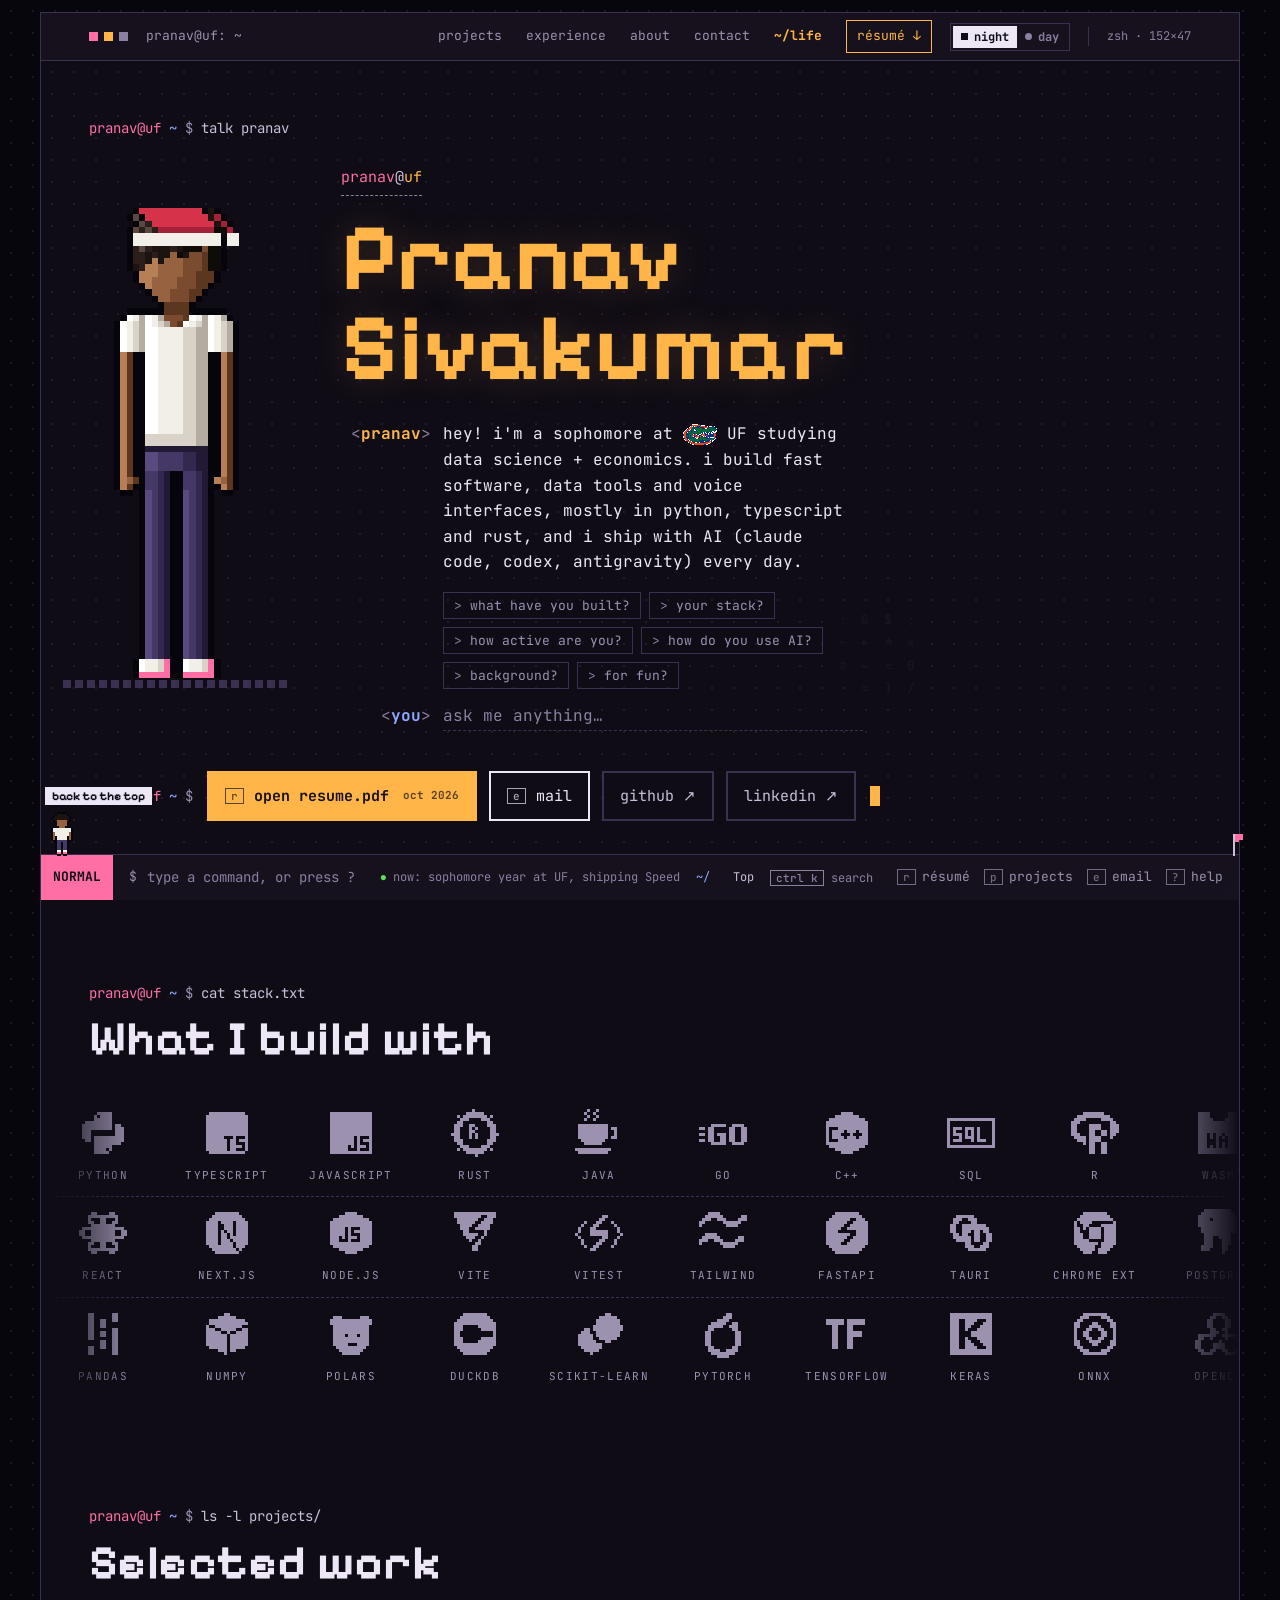
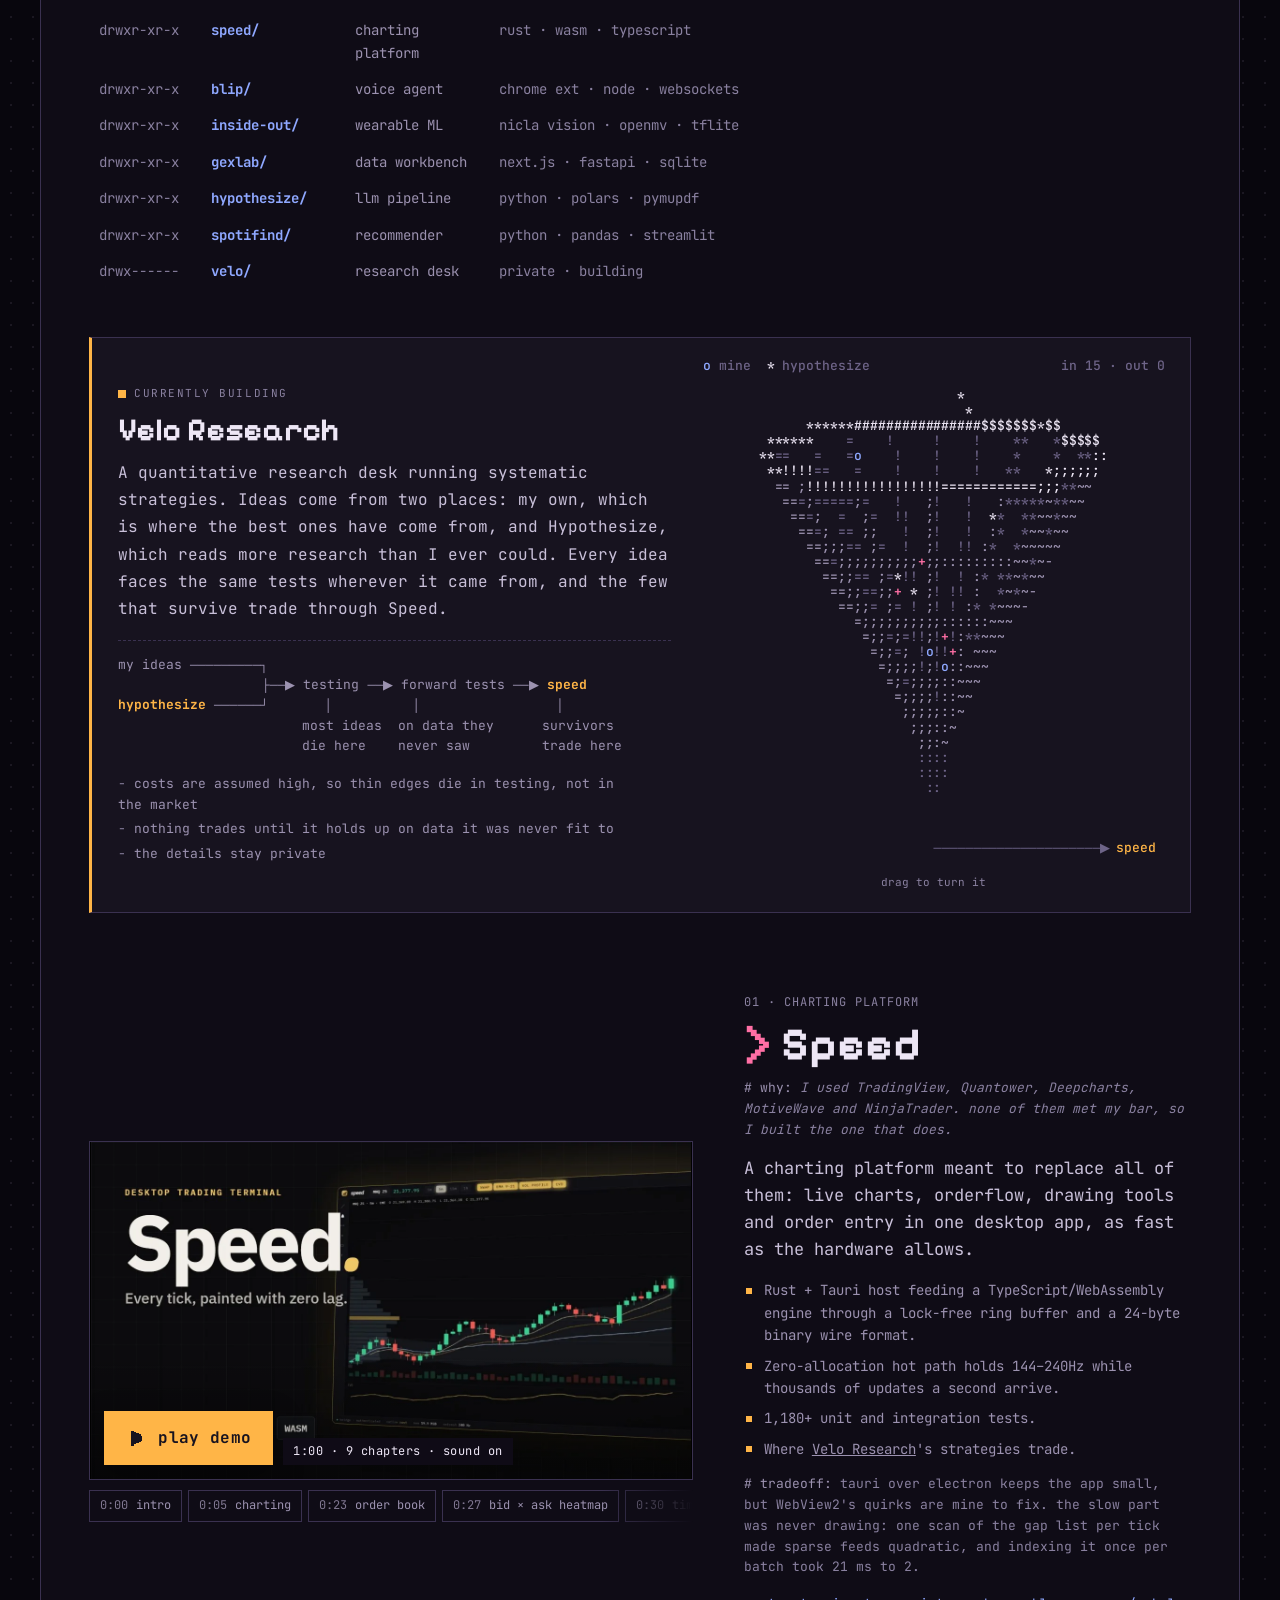
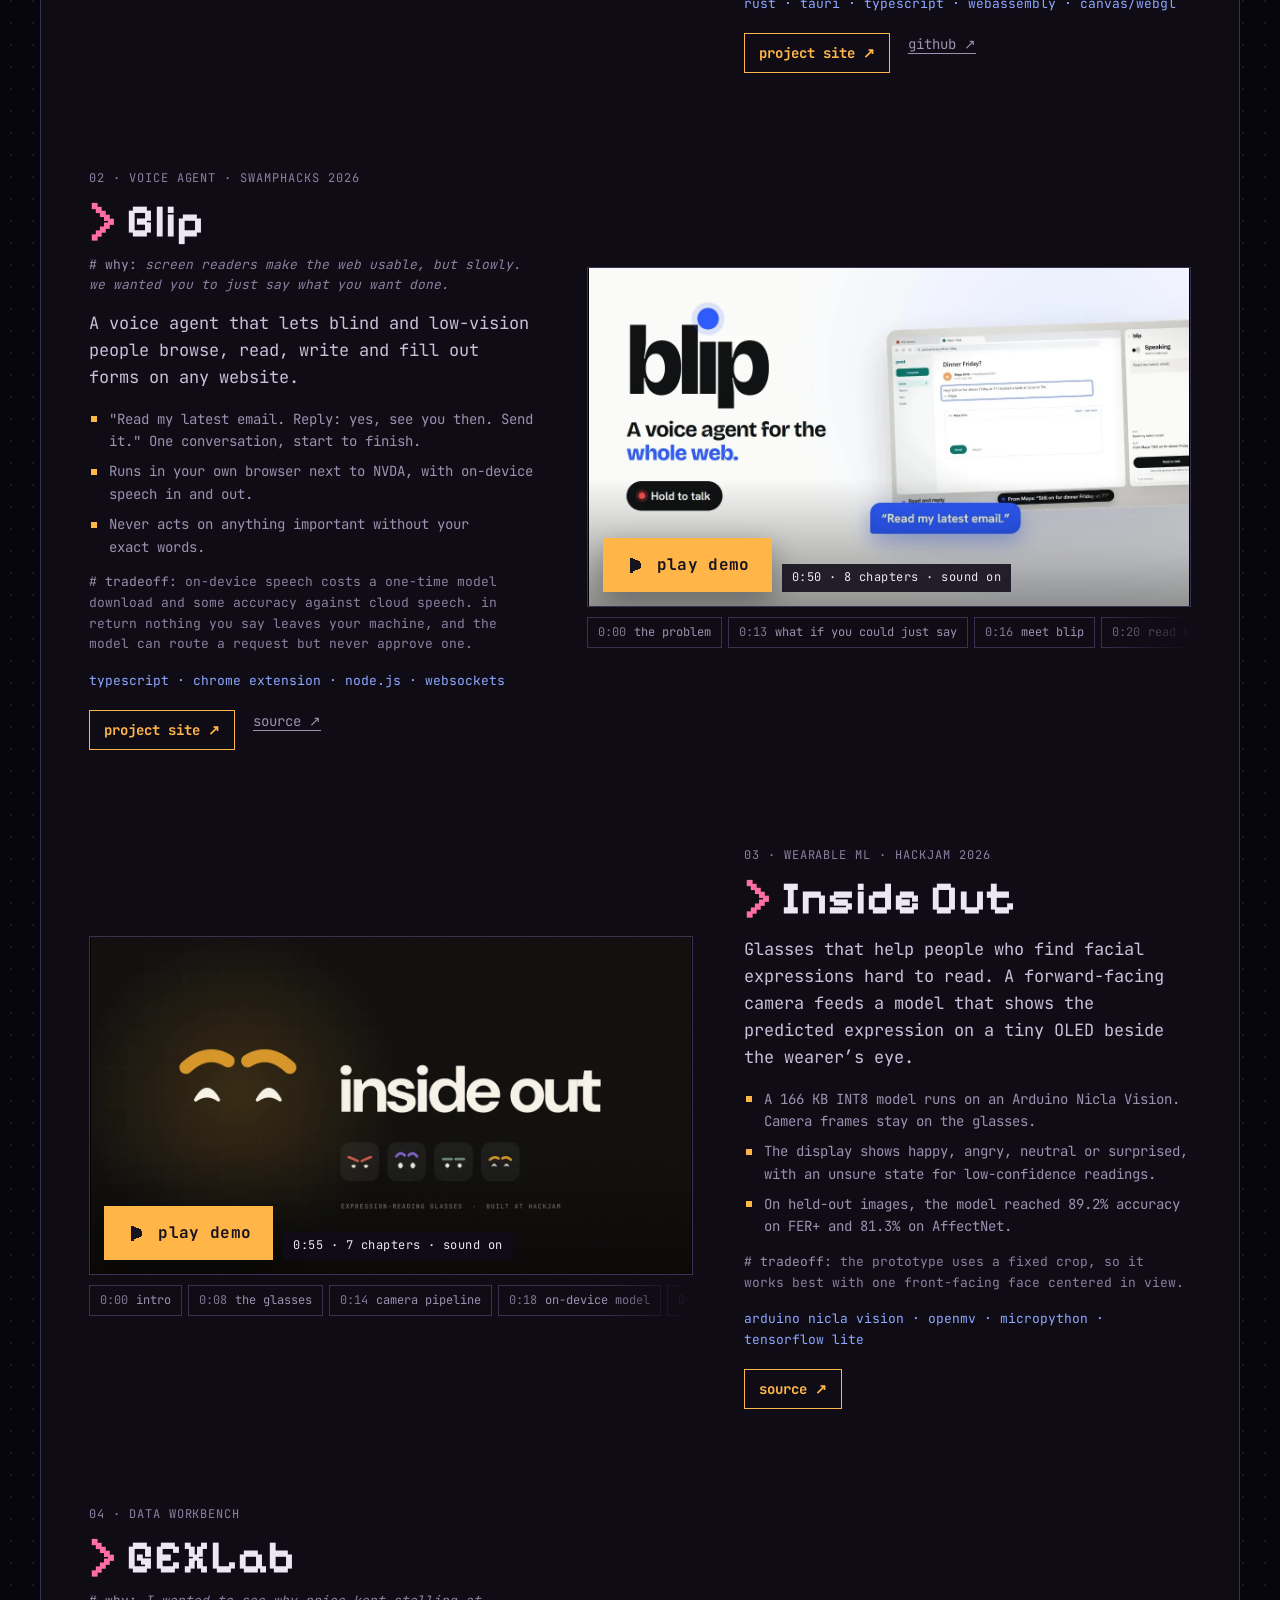
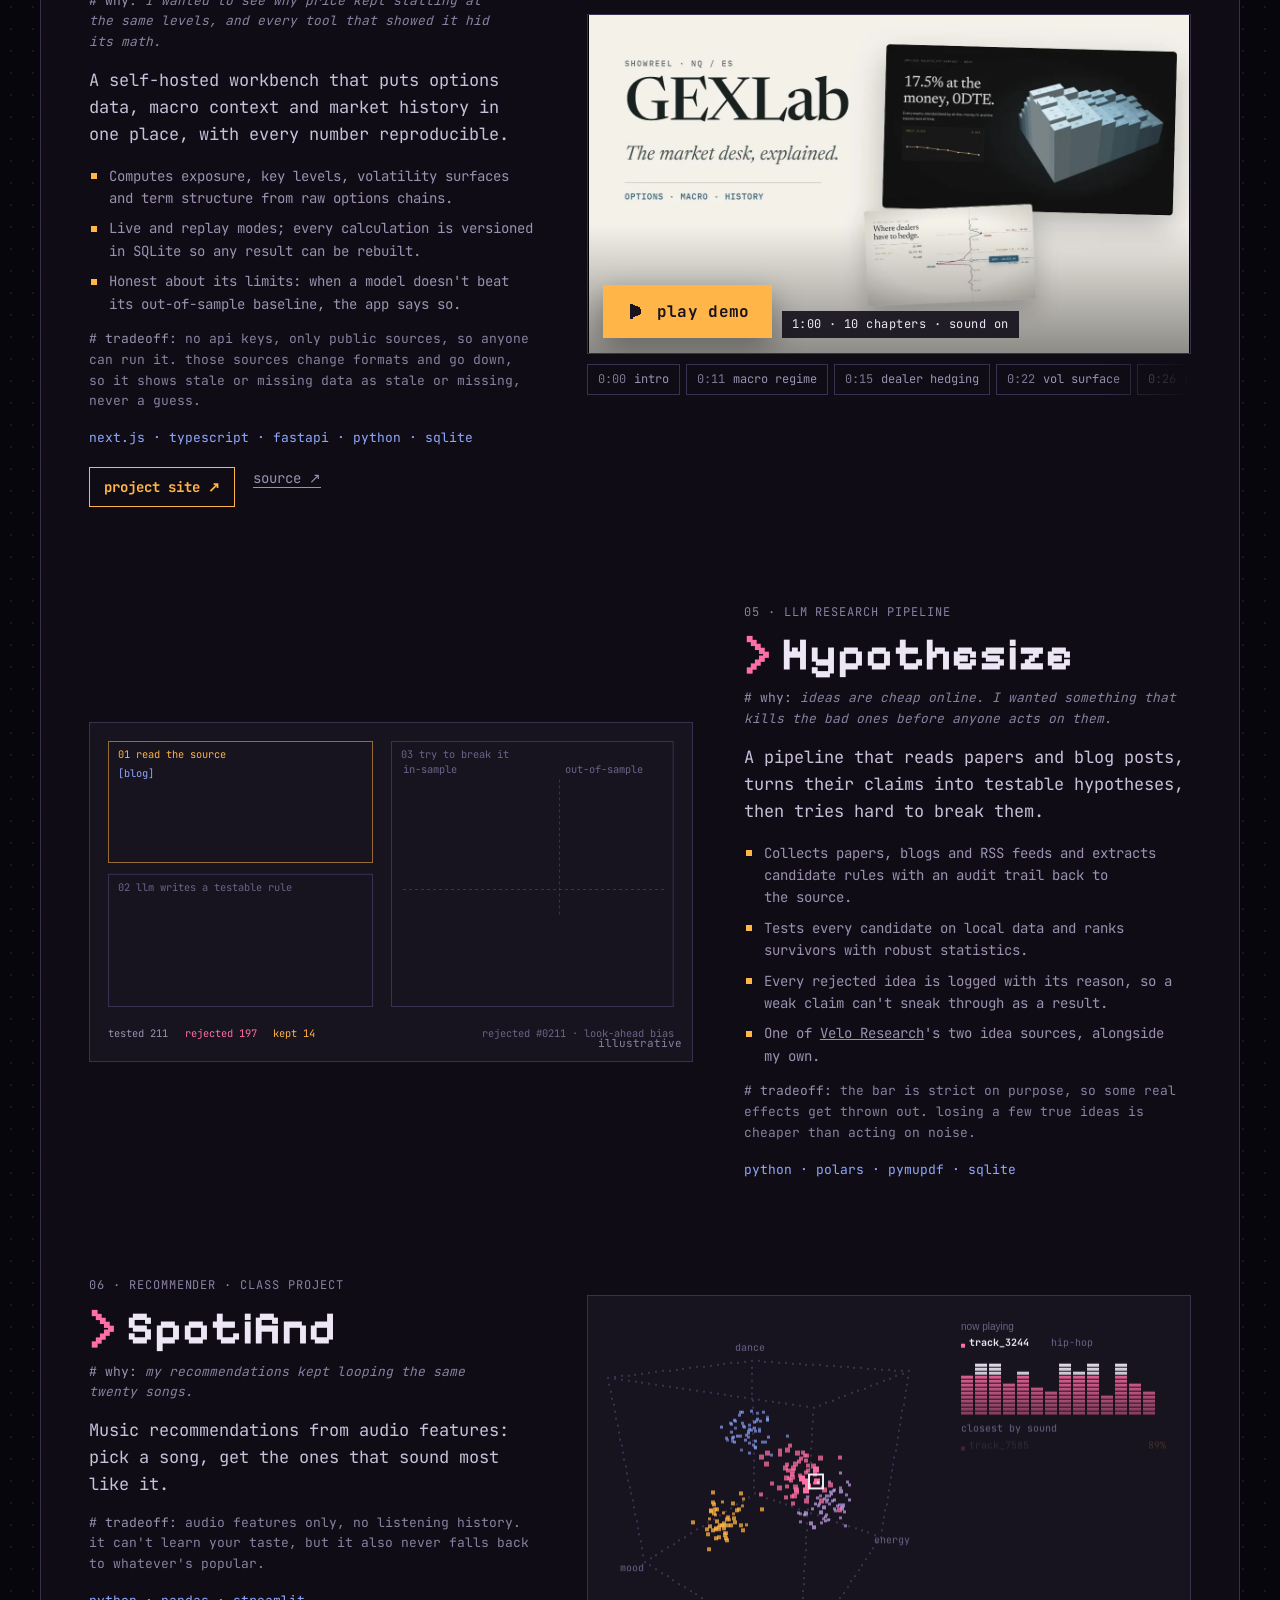
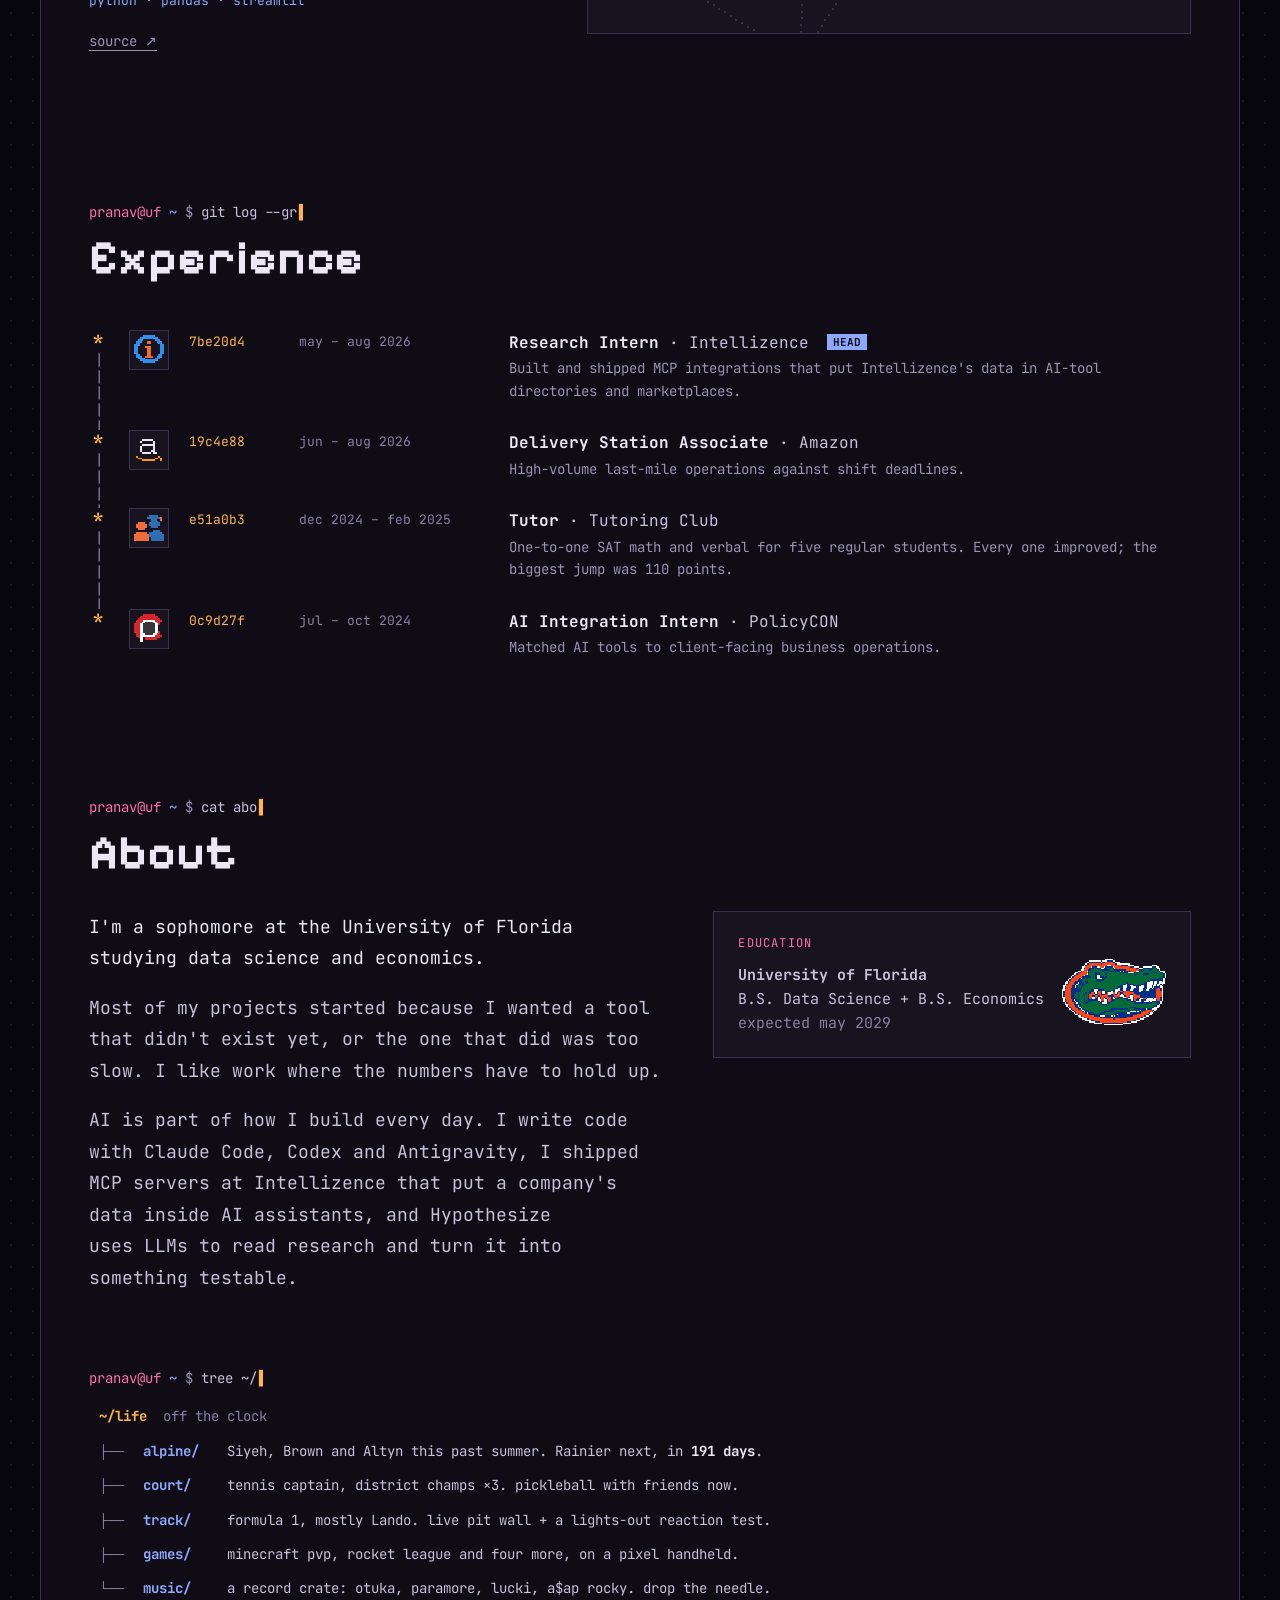
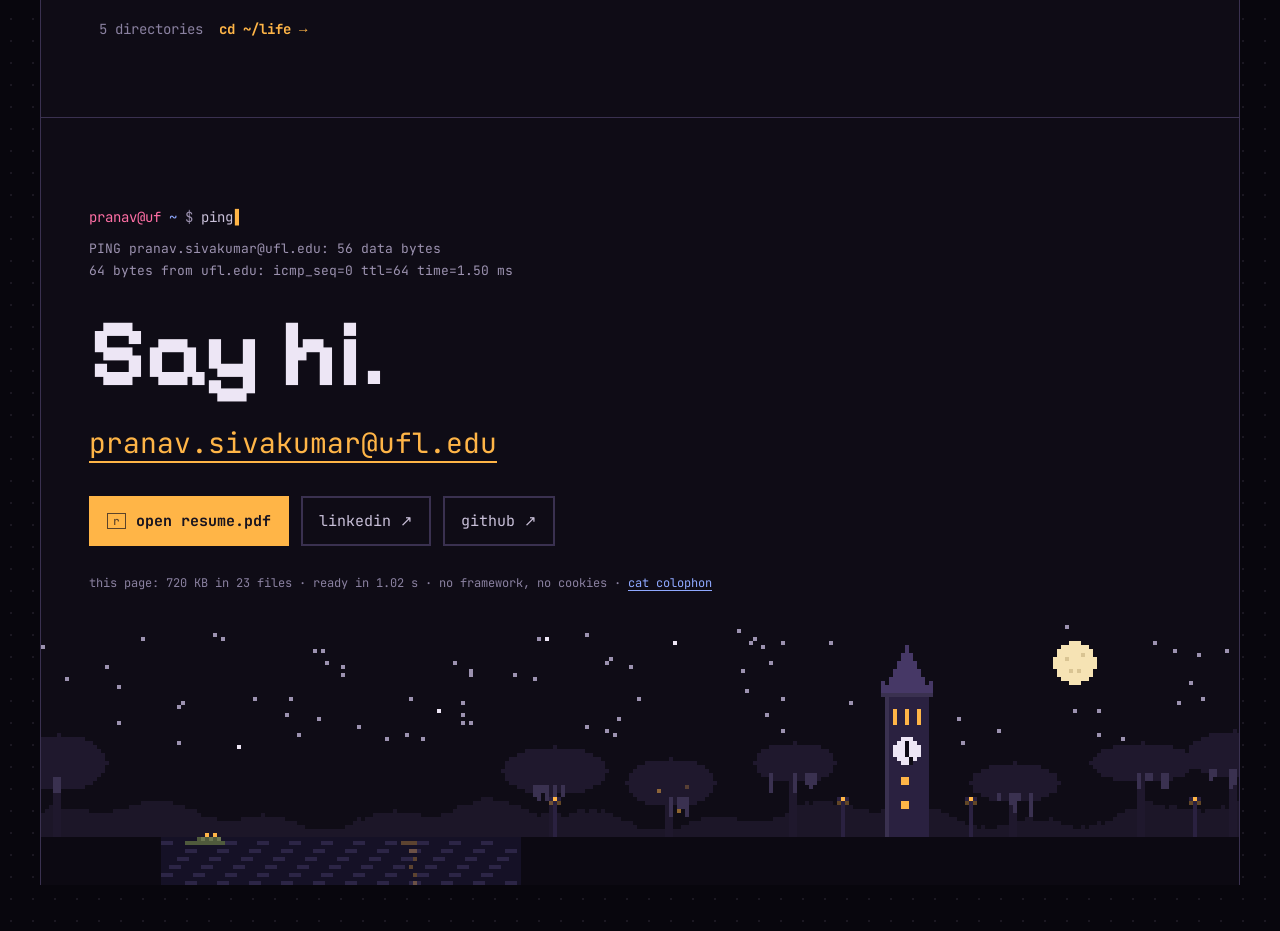
==== commit f38d761c: "Add Inside Out to the portfolio" ====
--- a/index.html
+++ b/index.html
@@ -138,6 +138,7 @@
       <ul class="ls reveal" aria-label="Project index">
         <li><a href="#speed"><span class="perm">drwxr-xr-x</span><span class="fn">speed/</span><span class="ty">charting platform</span><span class="st">rust · wasm · typescript</span></a></li>
         <li><a href="#blip"><span class="perm">drwxr-xr-x</span><span class="fn">blip/</span><span class="ty">voice agent</span><span class="st">chrome ext · node · websockets</span></a></li>
+        <li><a href="#inside-out"><span class="perm">drwxr-xr-x</span><span class="fn">inside-out/</span><span class="ty">wearable ML</span><span class="st">nicla vision · openmv · tflite</span></a></li>
         <li><a href="#gexlab"><span class="perm">drwxr-xr-x</span><span class="fn">gexlab/</span><span class="ty">data workbench</span><span class="st">next.js · fastapi · sqlite</span></a></li>
         <li><a href="#hypothesize"><span class="perm">drwxr-xr-x</span><span class="fn">hypothesize/</span><span class="ty">llm pipeline</span><span class="st">python · polars · pymupdf</span></a></li>
         <li><a href="#spotifind"><span class="perm">drwxr-xr-x</span><span class="fn">spotifind/</span><span class="ty">recommender</span><span class="st">python · pandas · streamlit</span></a></li>
@@ -200,7 +201,7 @@
           <figure class="player" id="blip-video" data-title="Blip demo"
                   data-chapters='[[0,"the problem"],[13,"what if you could just say"],[16,"meet blip"],[20,"read &amp; reply"],[36,"ask about any page"],[38,"fill any form"],[42,"make it yours"],[46,"outro"]]'
                   data-thumbs="blip/media/blip-thumbs.webp" data-thumb-cols="10" data-duration="50"
-                  data-next-label="GEXLab" data-next-href="#gexlab">
+                  data-next-label="Inside Out" data-next-href="#inside-out">
             <video src="blip/media/blip-demo.mp4" poster="blip/media/blip-poster.webp" preload="none" controls playsinline></video>
           </figure>
           <div class="player-chapters" data-for="blip-video"></div>
@@ -221,7 +222,32 @@
         </div>
       </article>
 
-      <article class="project reveal" id="gexlab">
+      <article class="project reveal" id="inside-out">
+        <div class="media">
+          <figure class="player" id="inside-out-video" data-title="Inside Out demo"
+                  data-chapters='[[0,"intro"],[8,"the glasses"],[14,"camera pipeline"],[18,"on-device model"],[23,"OLED readout"],[28,"browser demo"],[42,"test results"]]'
+                  data-thumbs="inside-out/media/inside-out-thumbs.webp" data-thumb-cols="10" data-duration="55"
+                  data-next-label="GEXLab" data-next-href="#gexlab">
+            <video src="inside-out/media/inside-out-demo.mp4" poster="inside-out/media/inside-out-poster.webp" preload="none" controls playsinline></video>
+          </figure>
+          <div class="player-chapters" data-for="inside-out-video"></div>
+        </div>
+        <div class="info">
+          <p class="kicker">03 · wearable ML · HackJam 2026</p>
+          <h3>Inside Out</h3>
+          <p class="tagline">Glasses that help people who find facial expressions hard to read. A forward-facing camera feeds a model that shows the predicted expression on a tiny OLED beside the wearer’s eye.</p>
+          <ul class="points">
+            <li>A 166 KB INT8 model runs on an Arduino Nicla Vision. Camera frames stay on the glasses.</li>
+            <li>The display shows happy, angry, neutral or surprised, with an unsure state for low-confidence readings.</li>
+            <li>On held-out images, the model reached 89.2% accuracy on FER+ and 81.3% on AffectNet.</li>
+          </ul>
+          <p class="tradeoff">the prototype uses a fixed crop, so it works best with one front-facing face centered in view.</p>
+          <p class="stackline">arduino nicla vision · openmv · micropython · tensorflow lite</p>
+          <p class="links"><a class="go" href="https://github.com/Mahinur26/Inside_Out" target="_blank" rel="noopener">source ↗</a></p>
+        </div>
+      </article>
+
+      <article class="project flip reveal" id="gexlab">
         <div class="media">
           <figure class="player" id="gexlab-video" data-title="GEXLab showreel"
                   data-chapters='[[0,"intro"],[11,"macro regime"],[15,"dealer hedging"],[22,"vol surface"],[26,"range day"],[30,"positioning"],[34,"events"],[38,"cross-asset"],[43,"equity desk"],[50,"montage"]]'
@@ -232,7 +258,7 @@
           <div class="player-chapters" data-for="gexlab-video"></div>
         </div>
         <div class="info">
-          <p class="kicker">03 · data workbench</p>
+          <p class="kicker">04 · data workbench</p>
           <h3>GEXLab</h3>
           <p class="why-line">I wanted to see why price kept stalling at the same levels, and every tool that showed it hid its math.</p>
           <p class="tagline">A self-hosted workbench that puts options data, macro context and market history in one place, with every number reproducible.</p>
@@ -247,7 +273,7 @@
         </div>
       </article>
 
-      <article class="project flip reveal" id="hypothesize">
+      <article class="project reveal" id="hypothesize">
         <div class="media">
           <div class="viz" role="img" aria-label="Animation: papers, blogs and feeds flow into a funnel, become testable rules, get tested; most are rejected and logged with a reason, a few survive.">
             <canvas id="viz-hypothesize"></canvas>
@@ -255,7 +281,7 @@
           </div>
         </div>
         <div class="info">
-          <p class="kicker">04 · llm research pipeline</p>
+          <p class="kicker">05 · llm research pipeline</p>
           <h3>Hypothesize</h3>
           <p class="why-line">ideas are cheap online. I wanted something that kills the bad ones before anyone acts on them.</p>
           <p class="tagline">A pipeline that reads papers and blog posts, turns their claims into testable hypotheses, then tries hard to break them.</p>
@@ -270,14 +296,14 @@
         </div>
       </article>
 
-      <article class="project reveal" id="spotifind">
+      <article class="project flip reveal" id="spotifind">
         <div class="media">
           <div class="viz" role="img" aria-label="Animation: a map of songs as pixels; one track links to its five most similar songs, with feature bars.">
             <canvas id="viz-spotifind"></canvas>
           </div>
         </div>
         <div class="info">
-          <p class="kicker">05 · recommender · class project</p>
+          <p class="kicker">06 · recommender · class project</p>
           <h3>Spotifind</h3>
           <p class="why-line">my recommendations kept looping the same twenty songs.</p>
           <p class="tagline">Music recommendations from audio features: pick a song, get the ones that sound most like it.</p>
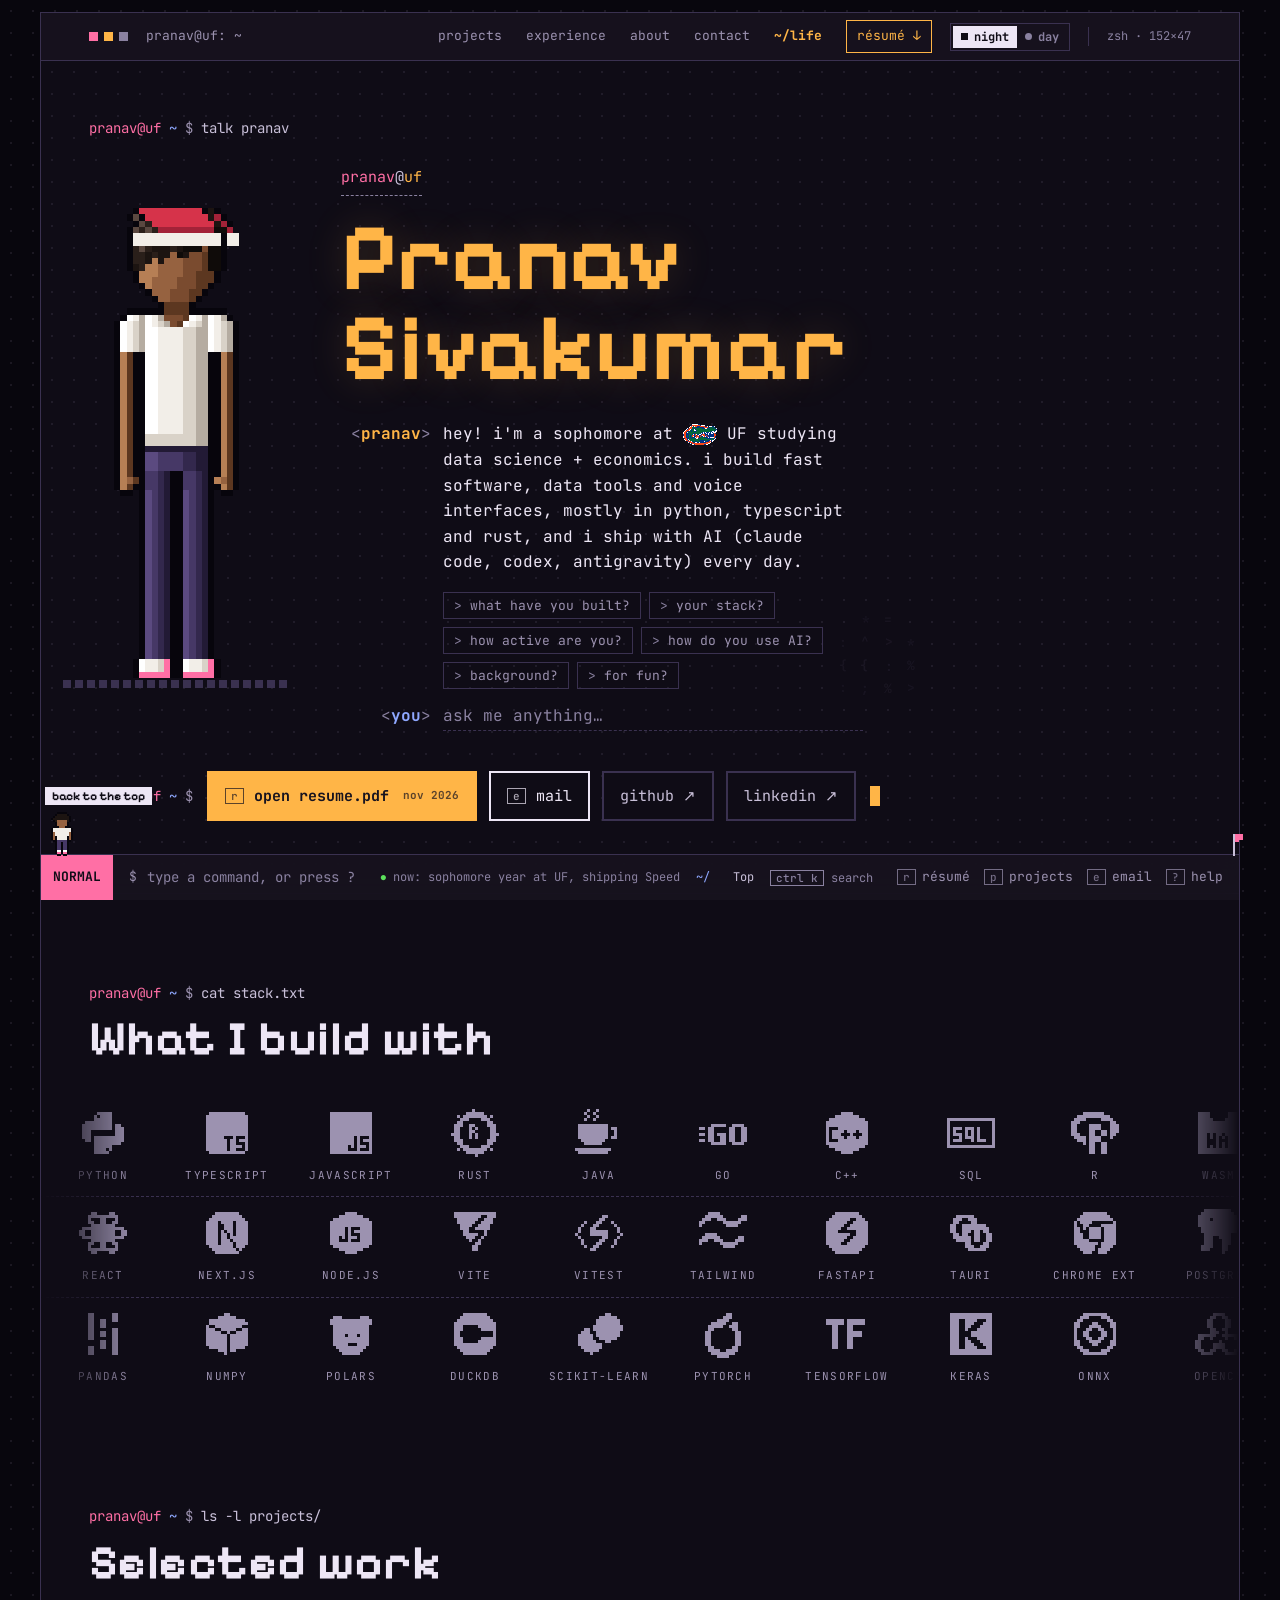
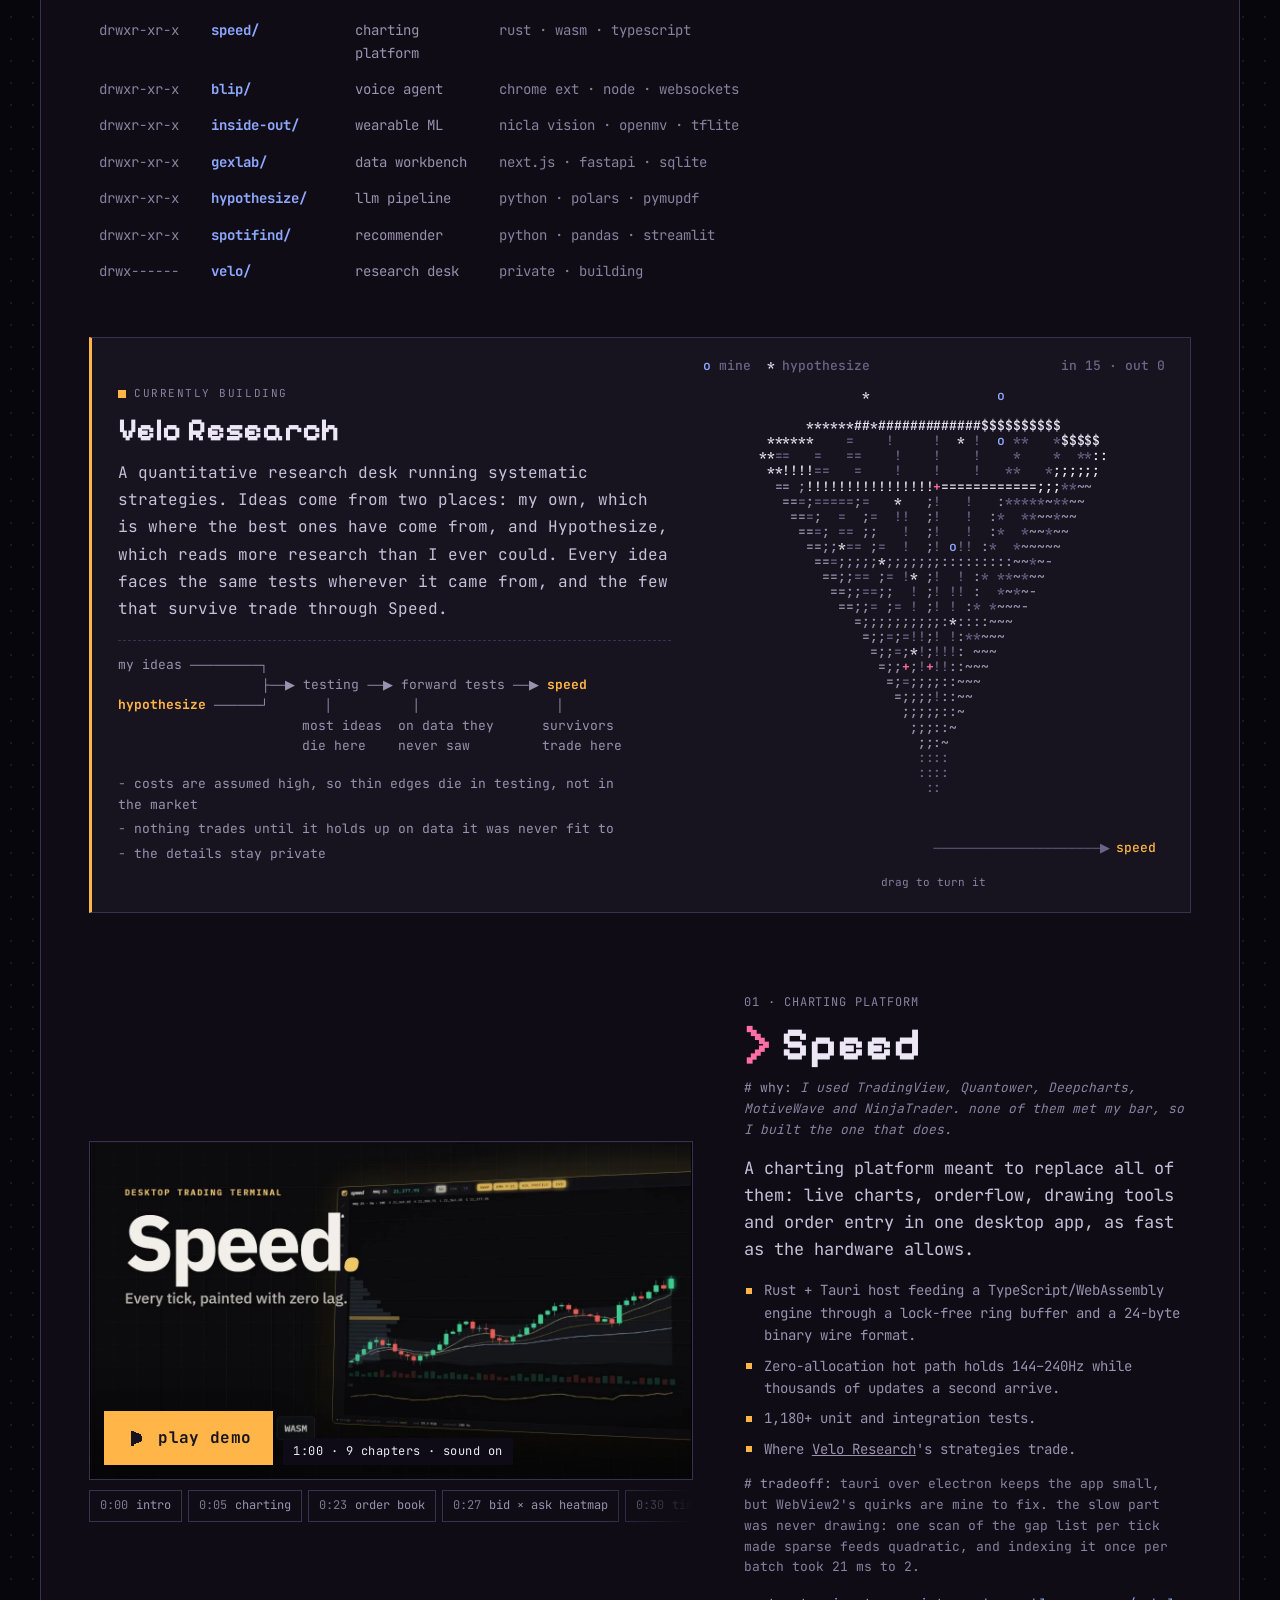
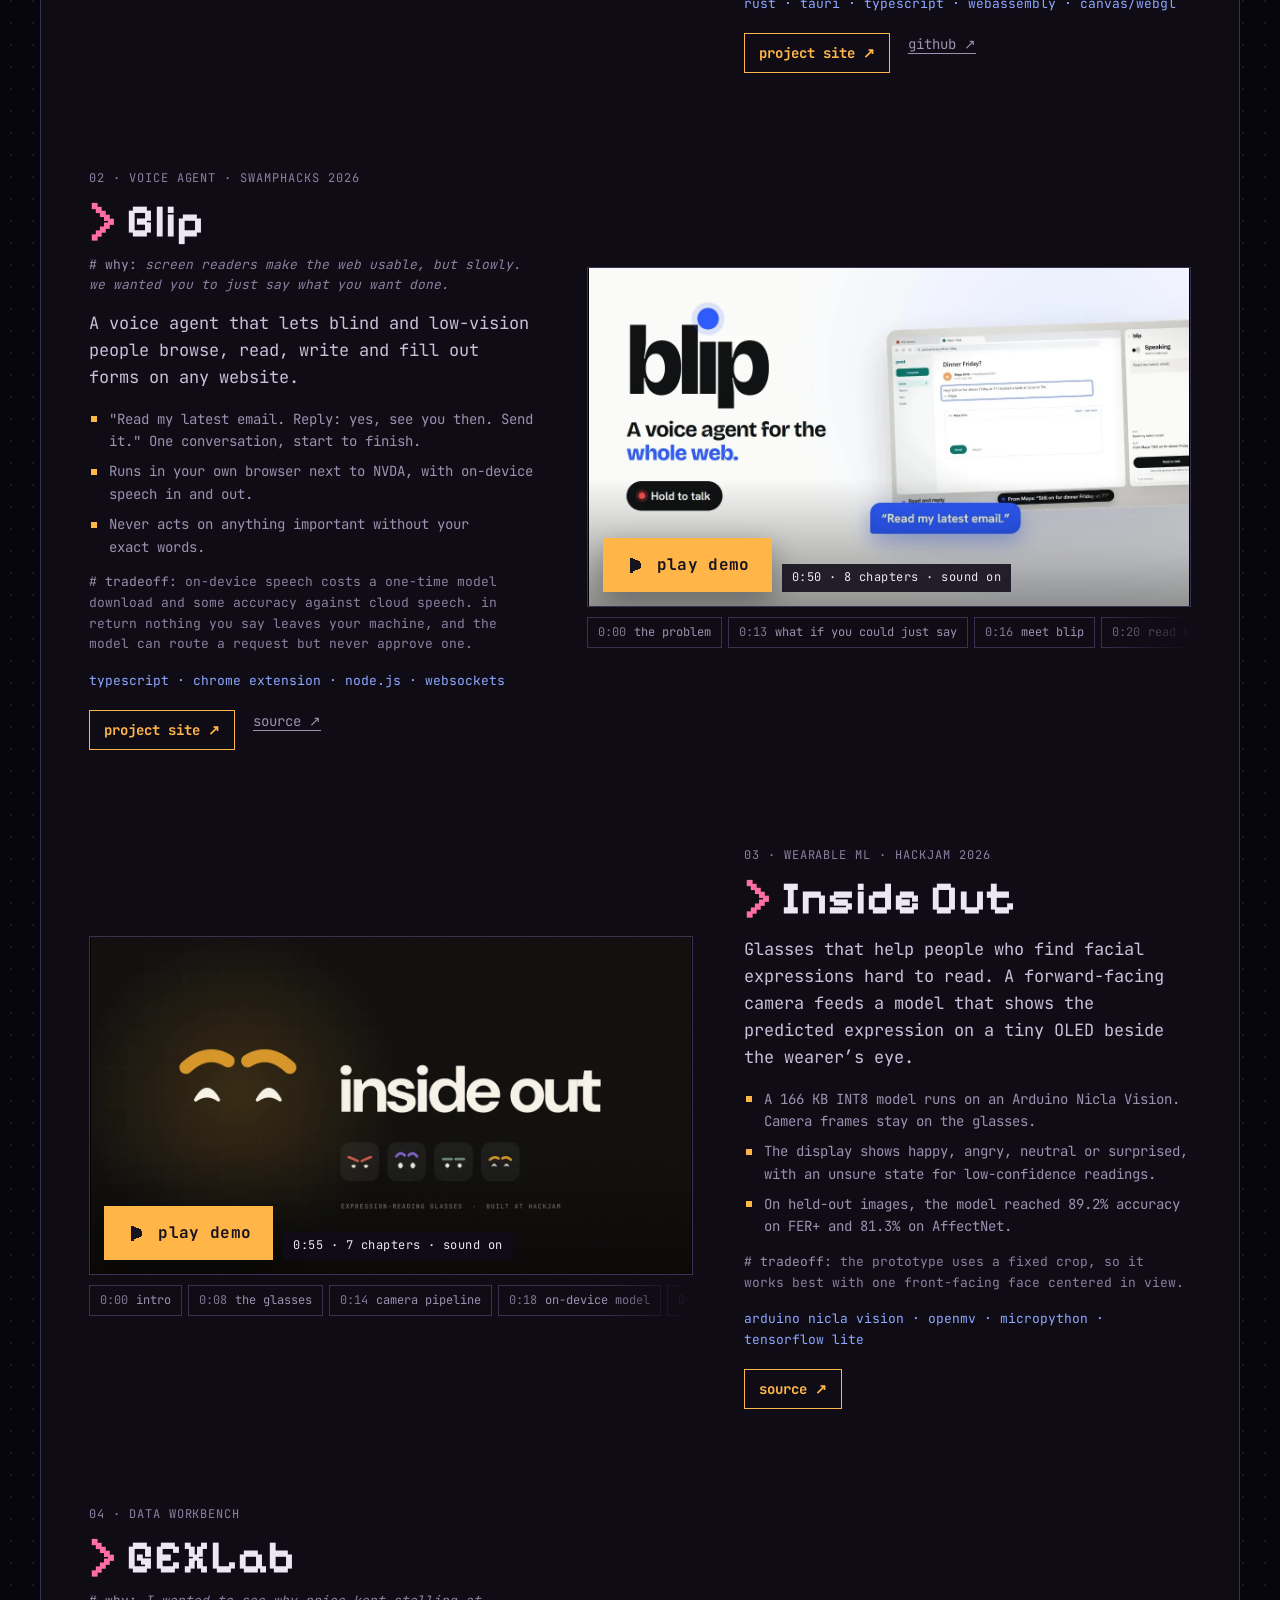
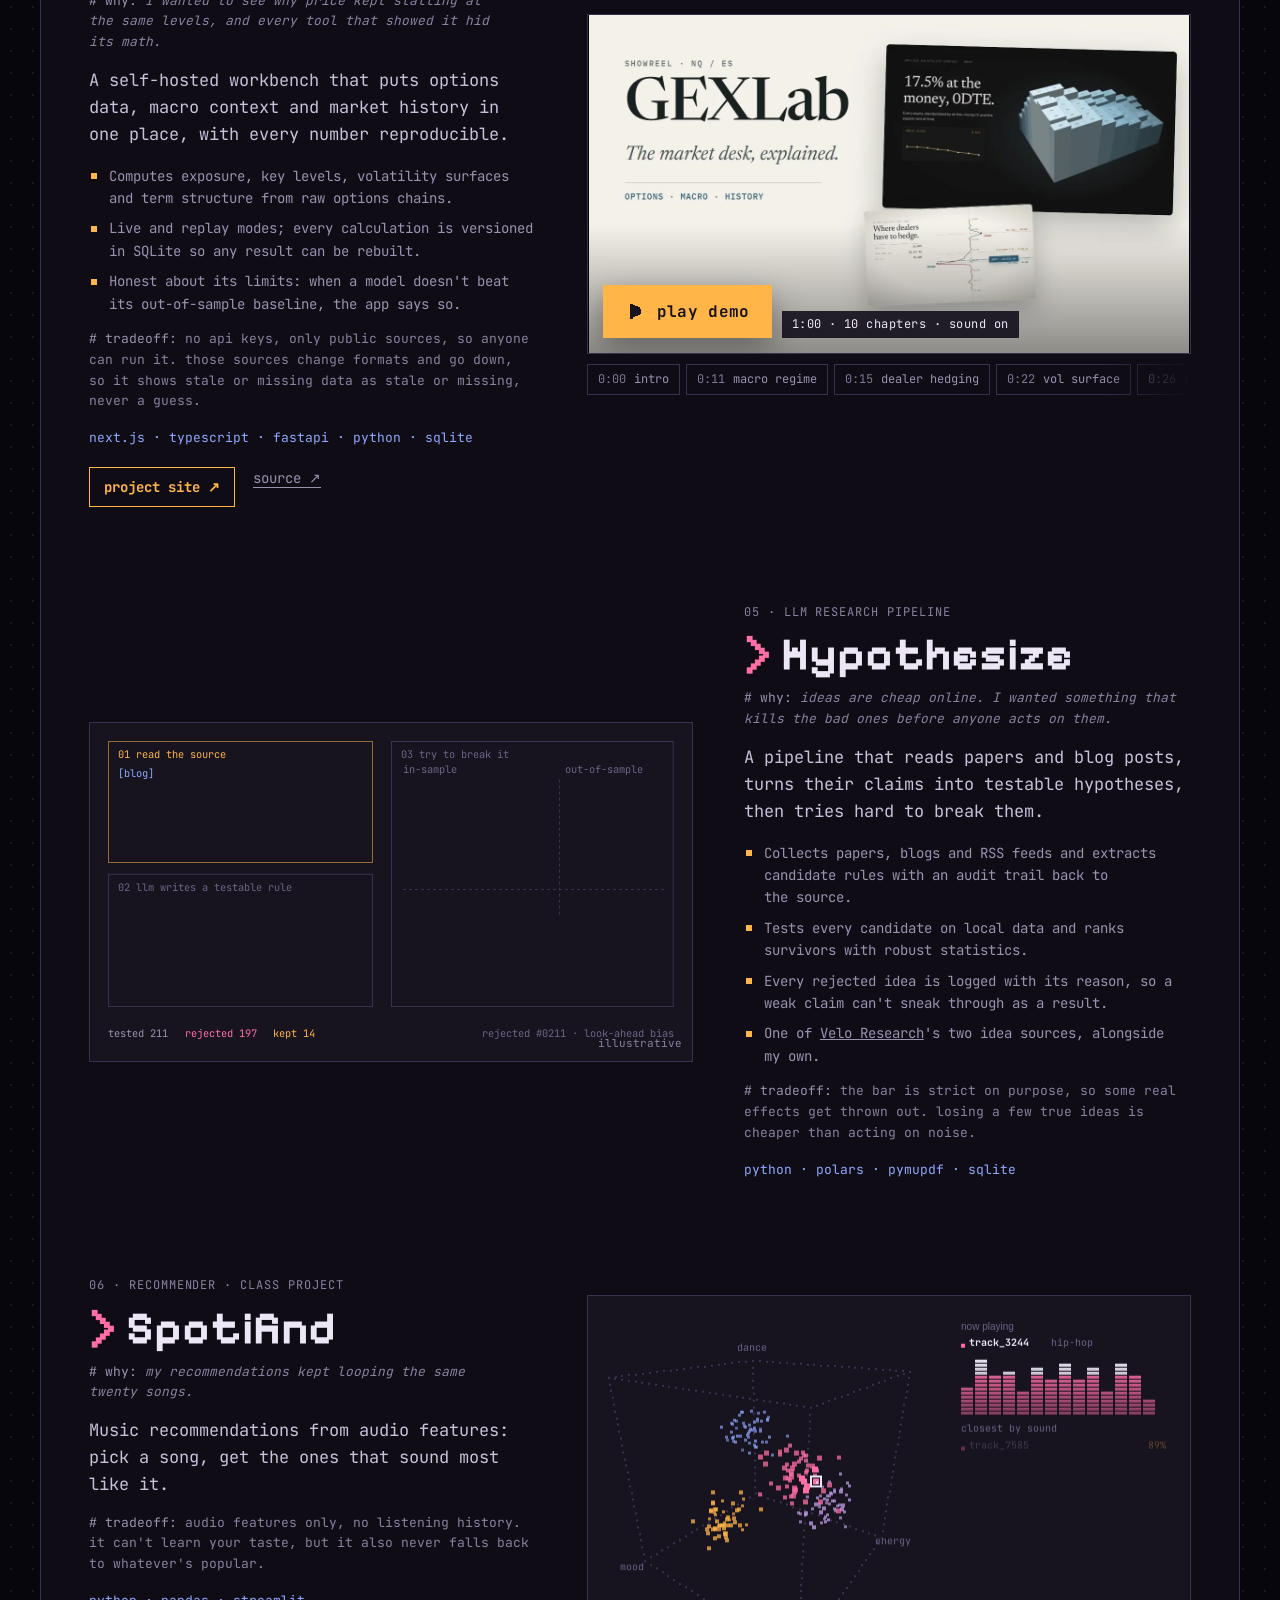
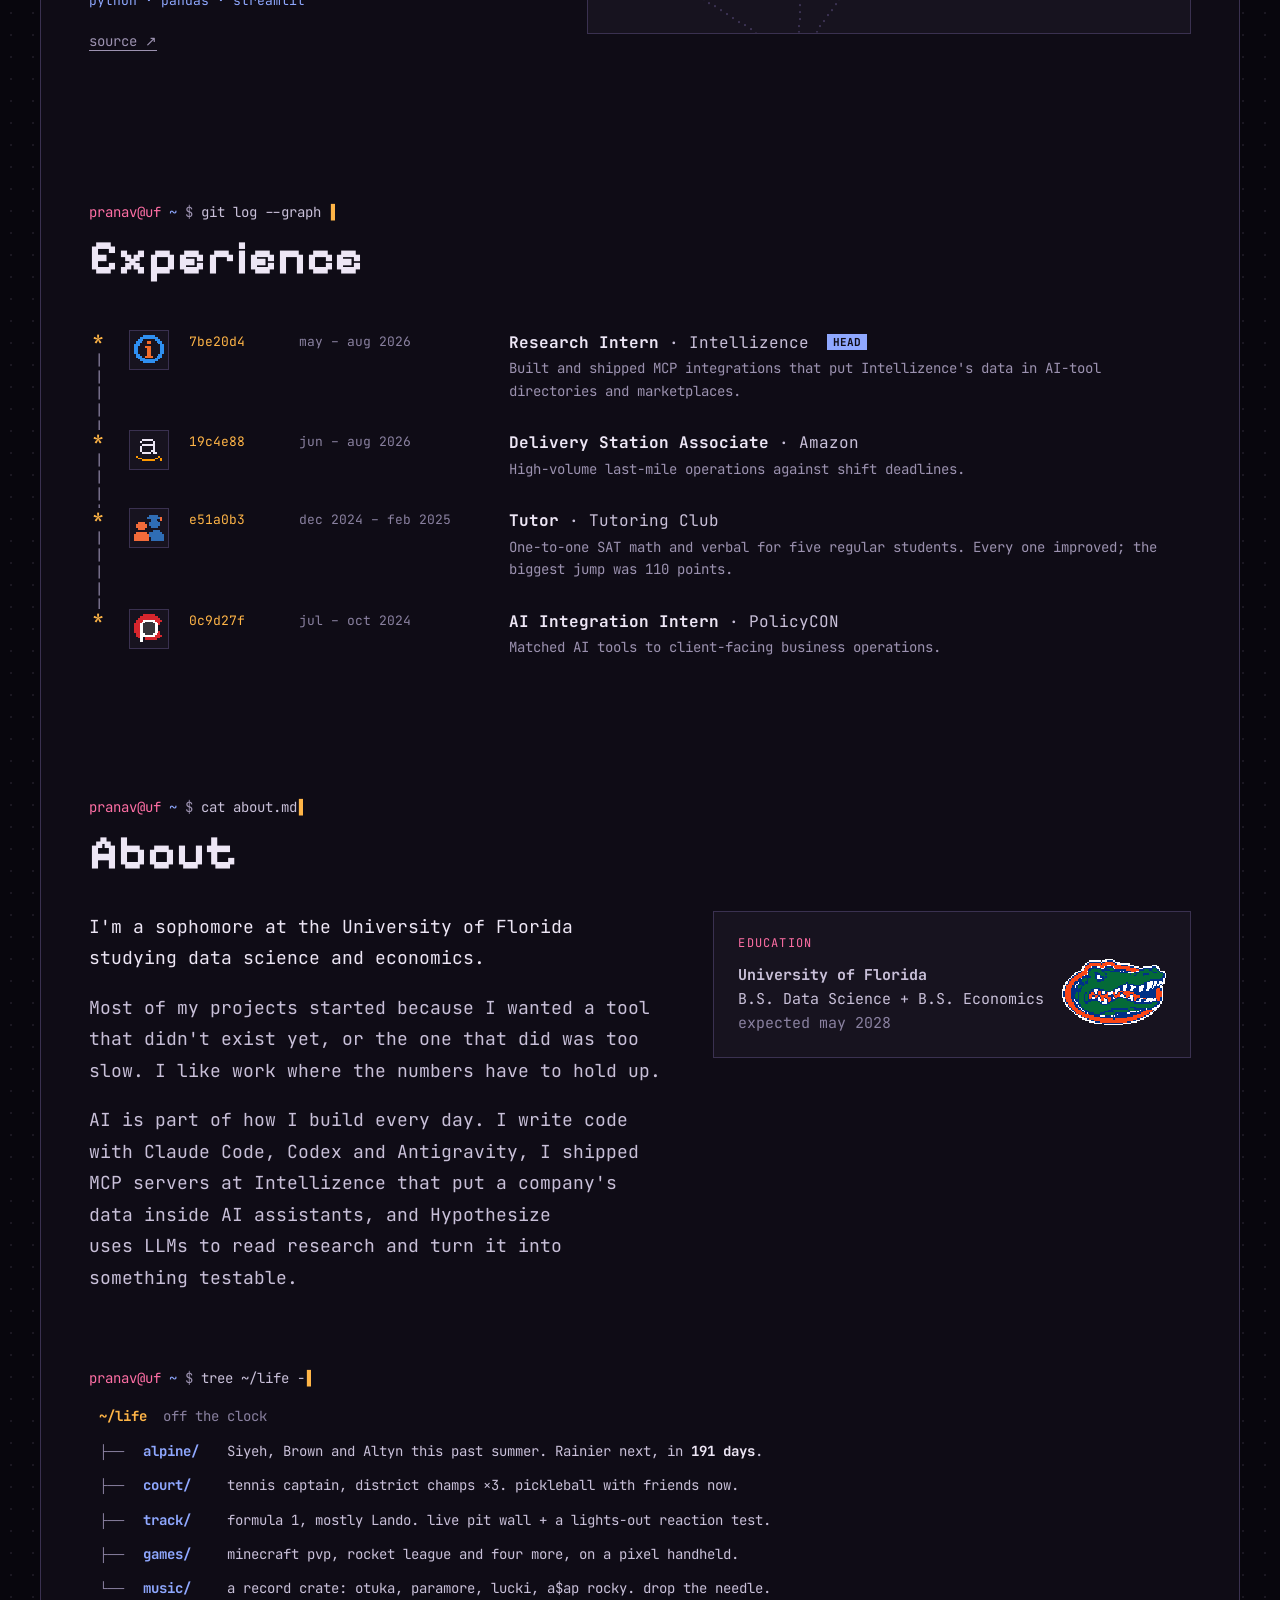
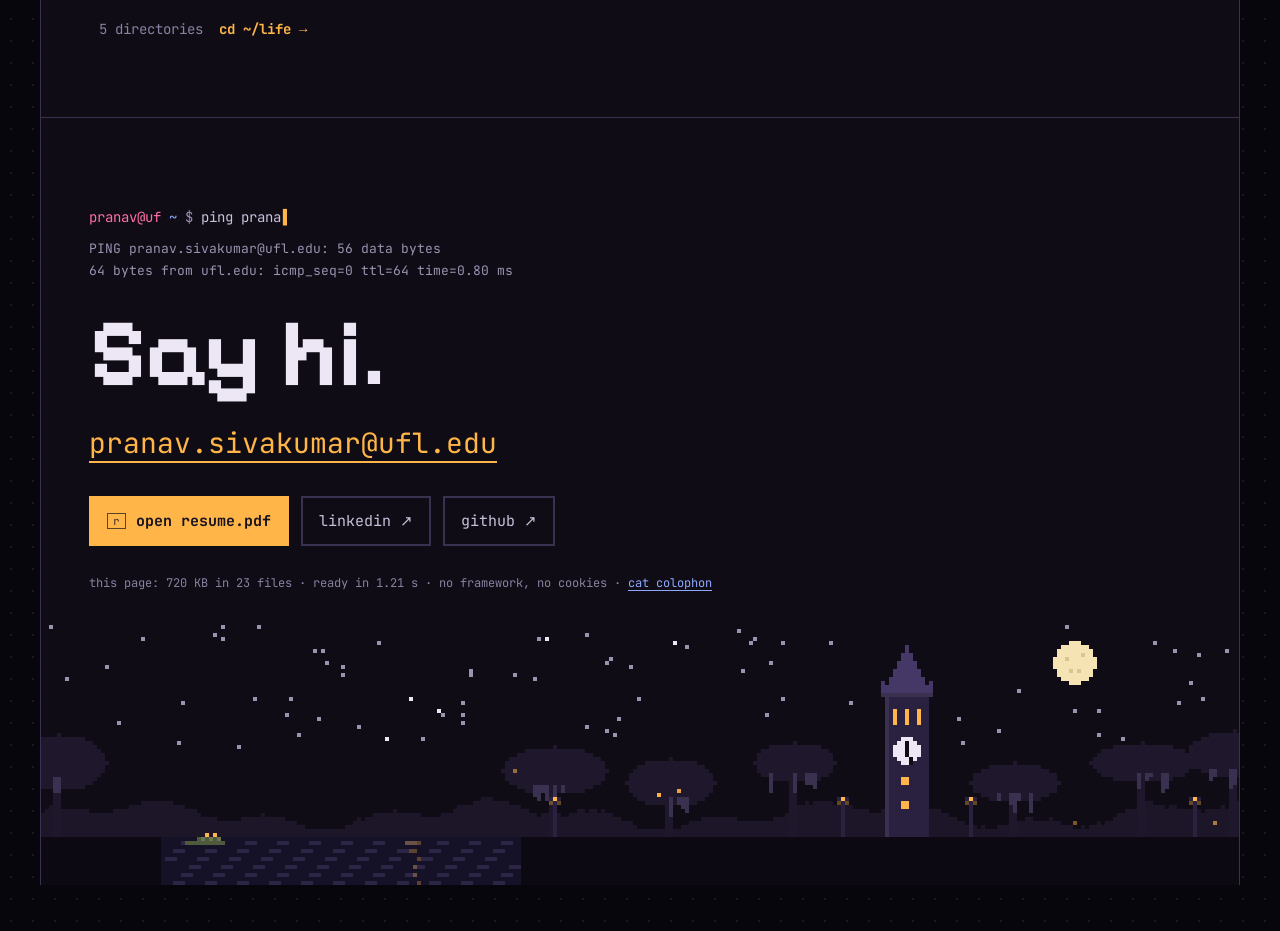
==== commit c0a567e1: "Update the portfolio resume" ====
--- a/index.html
+++ b/index.html
@@ -112,7 +112,7 @@
         <div class="run">
           <span class="cmd inline" aria-hidden="true"><span class="ps">pranav@uf</span> <span class="cwd">~</span> <span class="dollar">$</span></span>
           <div class="actions">
-            <a class="btn primary" href="assets/resume.pdf" target="_blank" rel="noopener" title="updated oct 2026"><kbd>r</kbd> open resume.pdf <small class="upd">oct 2026</small></a>
+            <a class="btn primary" href="assets/resume.pdf" target="_blank" rel="noopener" title="updated nov 2026"><kbd>r</kbd> open resume.pdf <small class="upd">nov 2026</small></a>
             <a class="btn" data-link="email" href="mailto:pranav.sivakumar@ufl.edu"><kbd>e</kbd> mail</a>
             <a class="btn ghost" data-link="github" href="https://github.com/swilled" target="_blank" rel="noopener">github ↗</a>
             <a class="btn ghost" data-link="linkedin" href="https://www.linkedin.com/in/pranavsivakumar" target="_blank" rel="noopener">linkedin ↗</a>
@@ -338,7 +338,7 @@
           <div class="card reveal">
             <p class="label">education</p>
             <span class="uf-big" data-uf aria-hidden="true"></span>
-            <p><b>University of Florida</b><br>B.S. Data Science + B.S. Economics<br><span class="dim">expected may 2029</span></p>
+            <p><b>University of Florida</b><br>B.S. Data Science + B.S. Economics<br><span class="dim">expected may 2028</span></p>
           </div>
         </div>
       </div>
